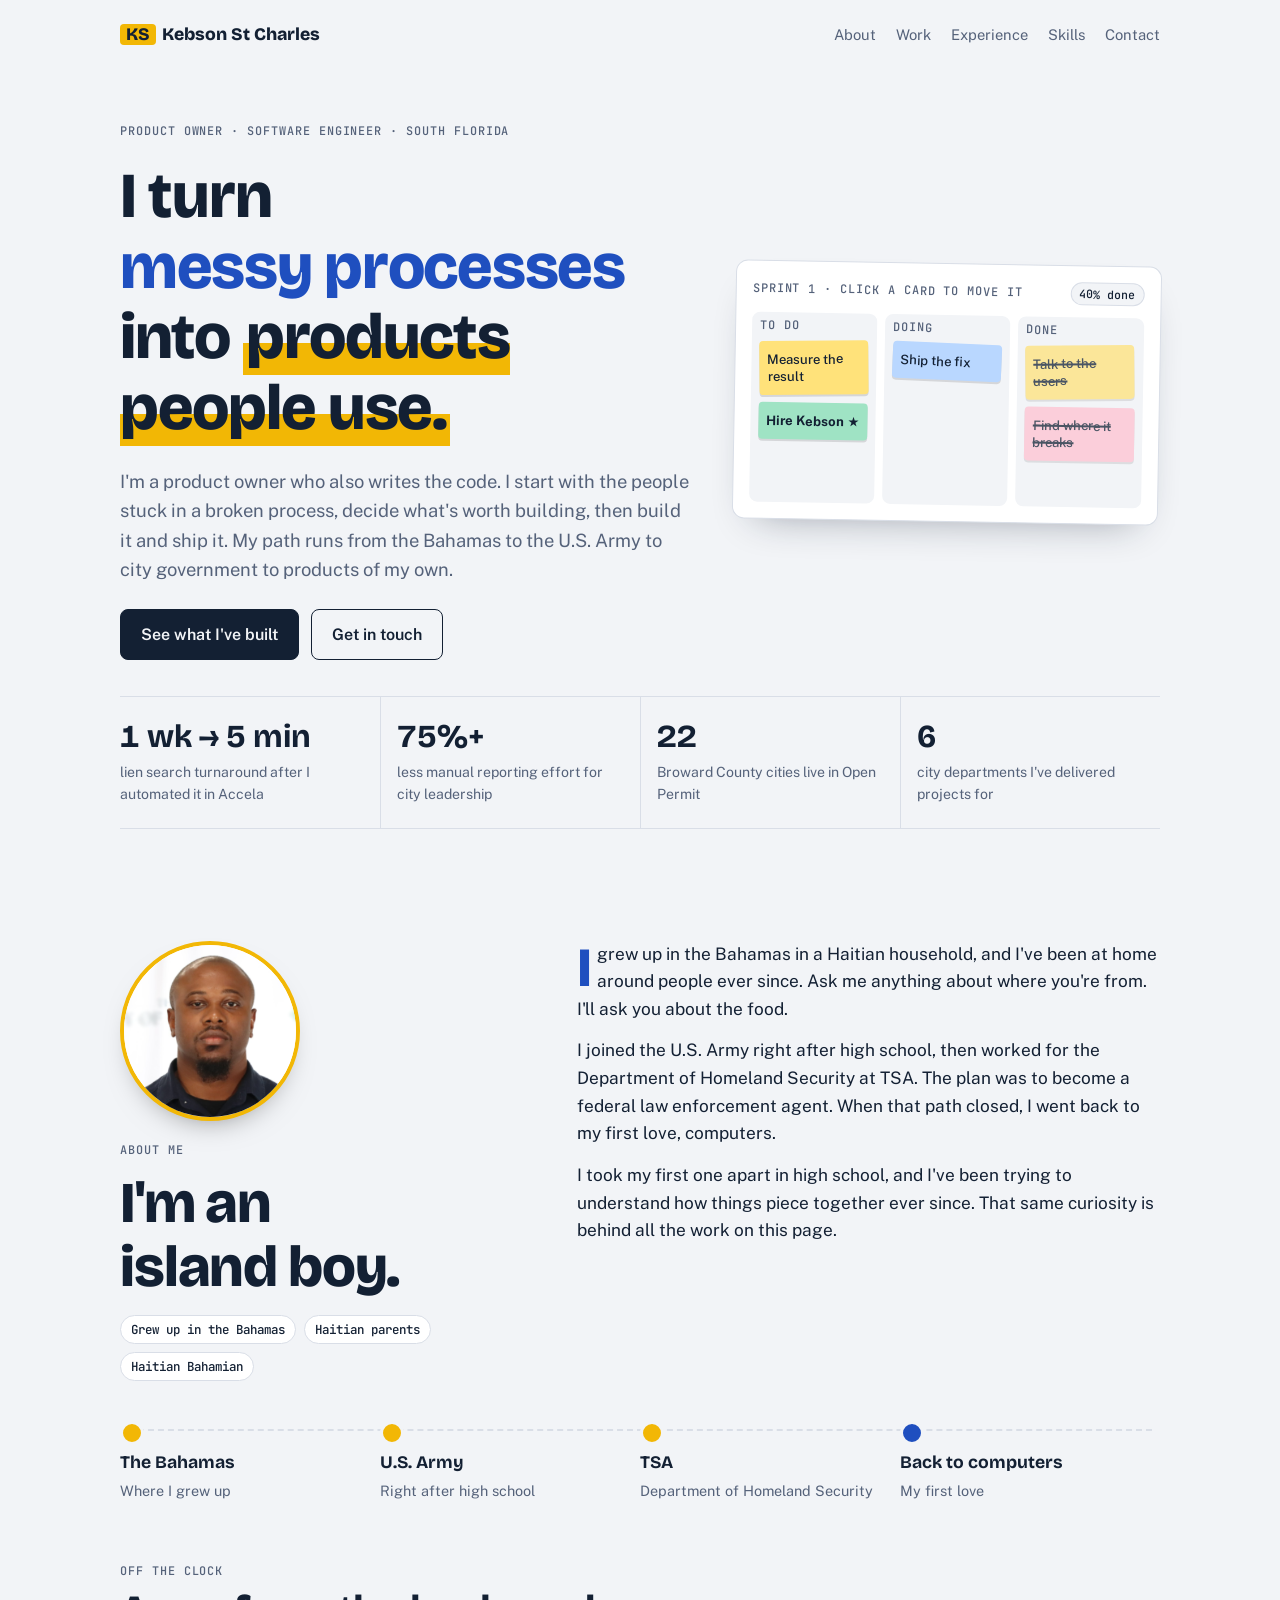
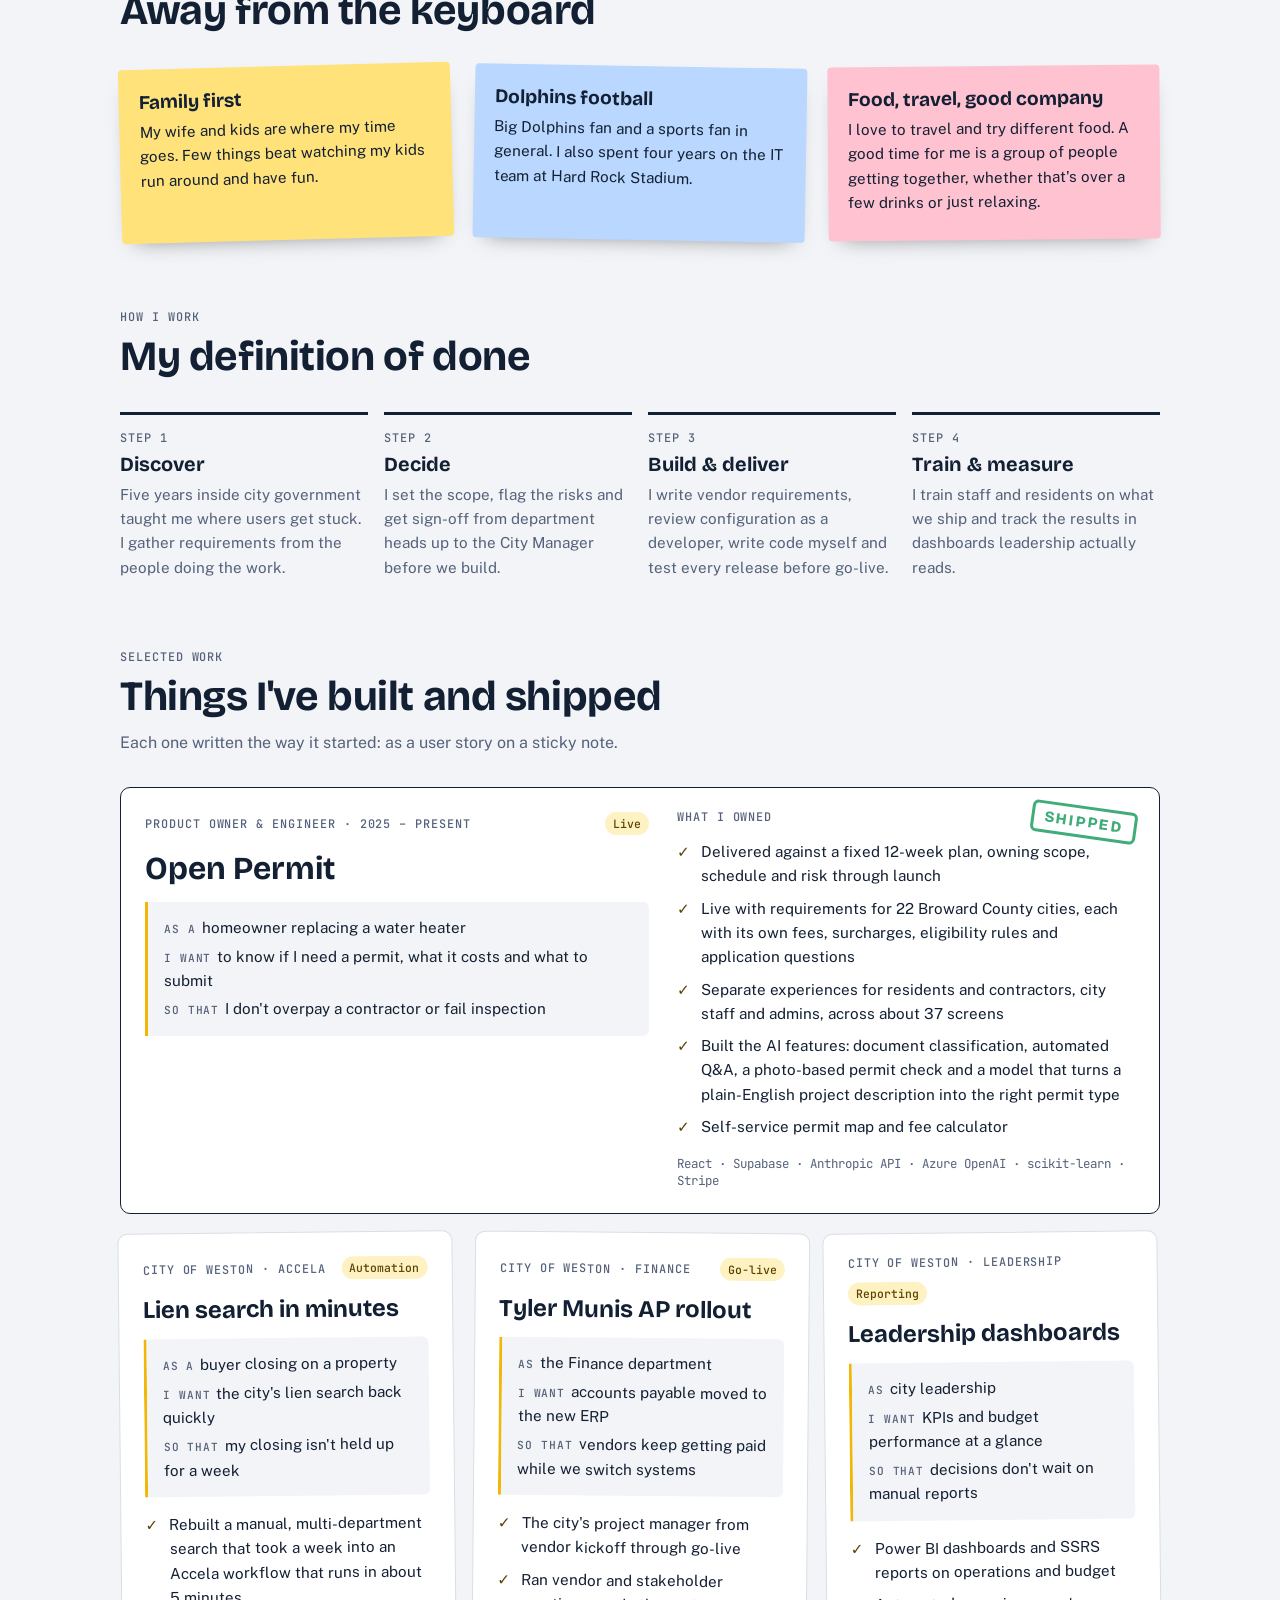
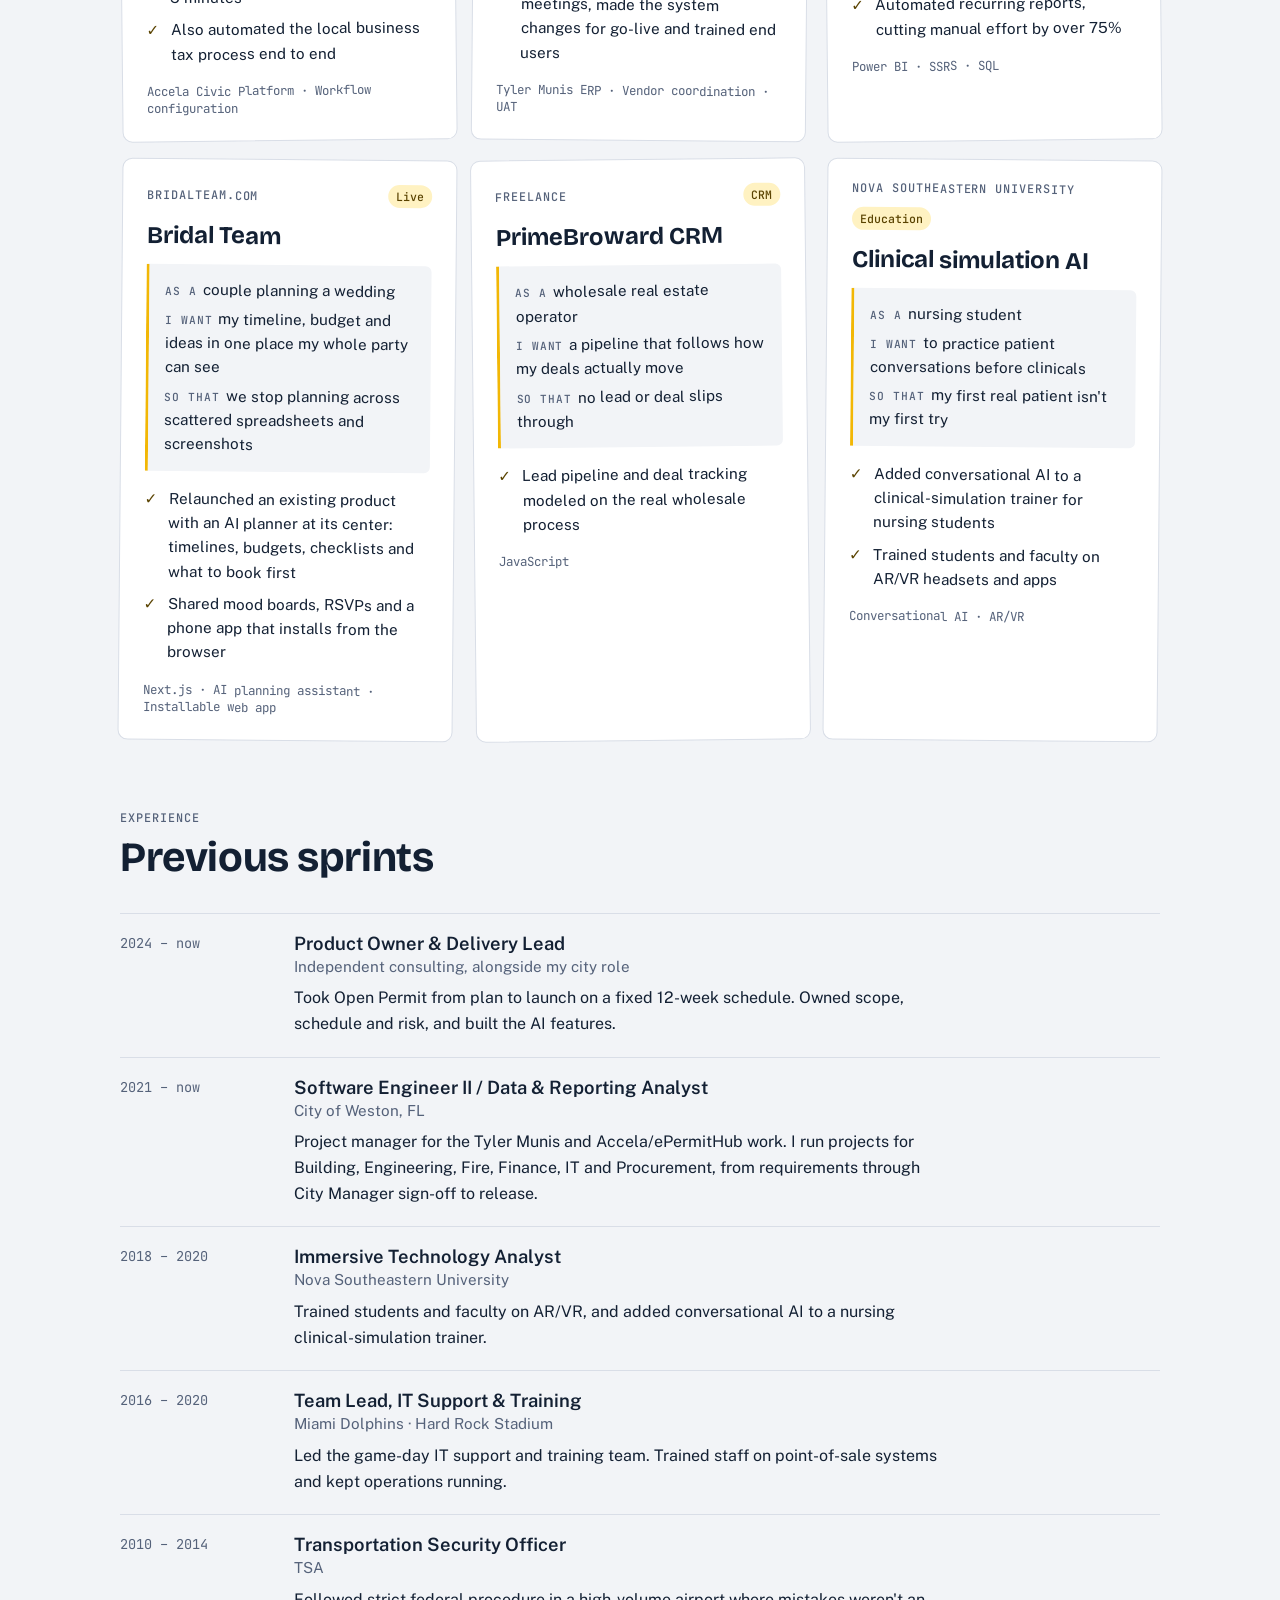
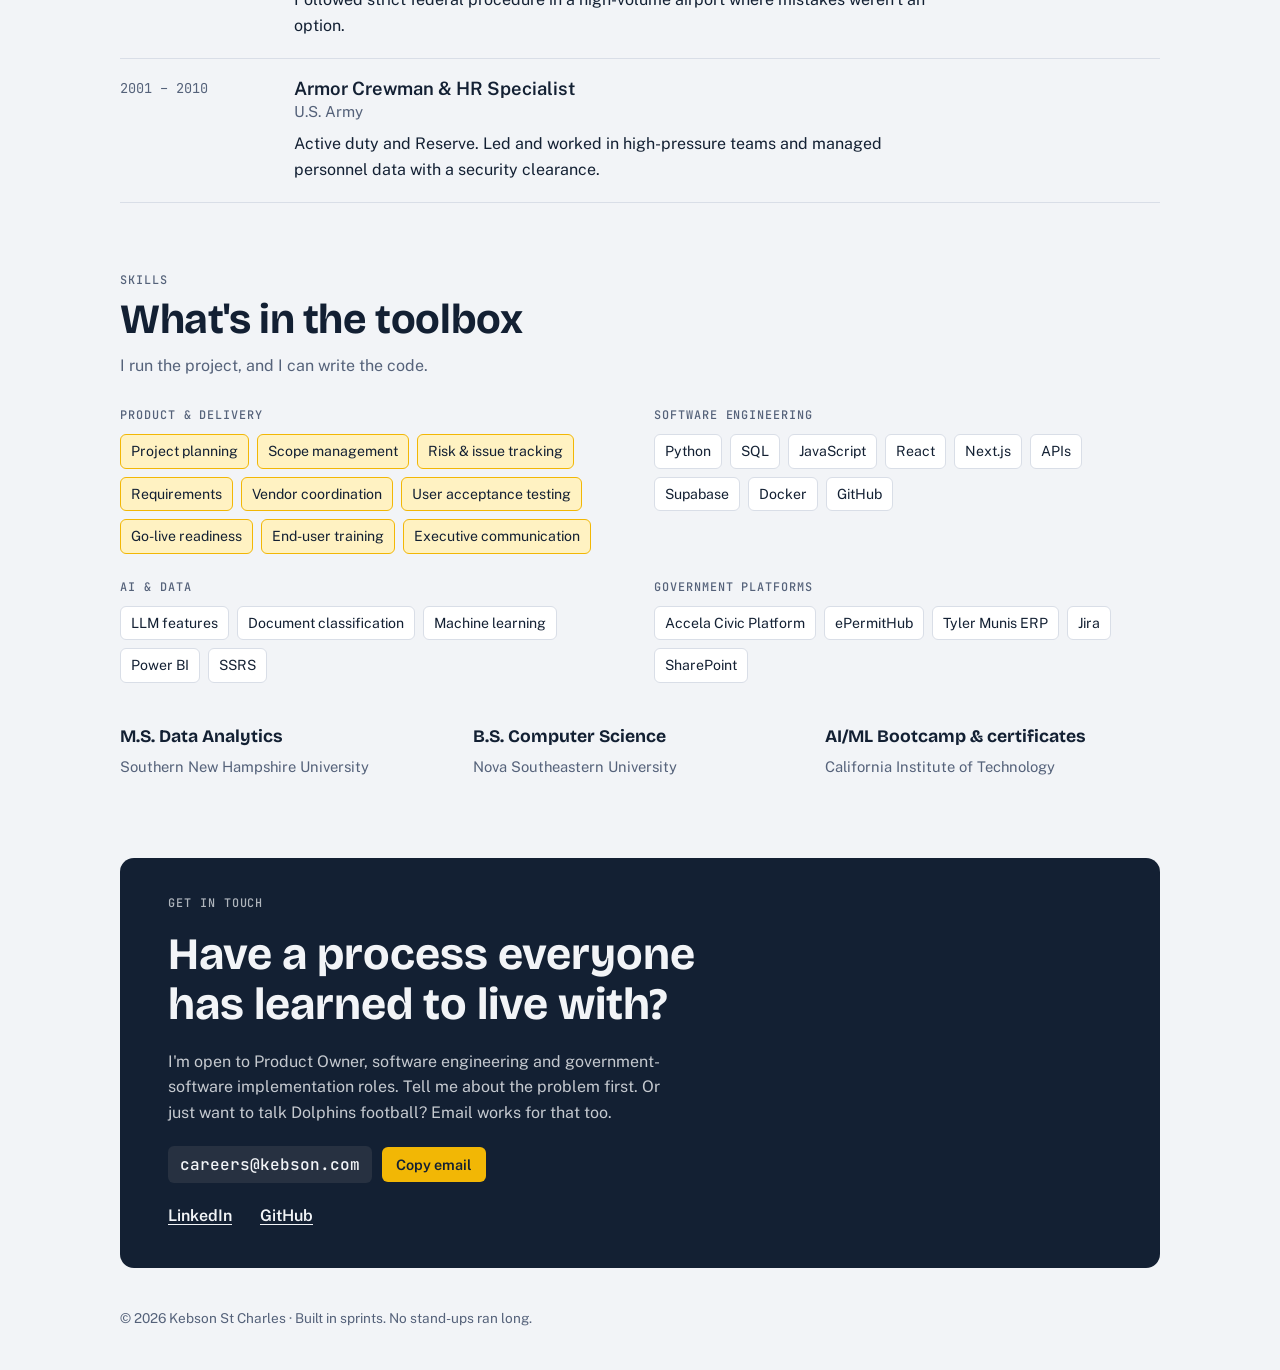
==== index.html @ 8bee9566 "Redesign kebson.com as a personal site Co-Authored-By: Claude Opus 5.5 <noreply@anthropic.com>" ====
<!doctype html>
<html lang="en">
<head>
<meta charset="utf-8">
<meta name="viewport" content="width=device-width, initial-scale=1">
<meta name="author" content="Kebson St Charles">
<link rel="canonical" href="https://kebson.com/">
<meta property="og:type" content="website">
<meta property="og:url" content="https://kebson.com/">
<meta property="og:title" content="Kebson St Charles — Product Owner &amp; Software Engineer">
<meta property="og:description" content="I turn messy processes into products people use. Product Owner and software engineer in South Florida.">
<meta name="twitter:card" content="summary">
<link rel="icon" href="data:image/svg+xml,<svg xmlns='http://www.w3.org/2000/svg' viewBox='0 0 100 100'><rect width='100' height='100' rx='20' fill='%23F2B705'/><text y='68' x='50' font-size='48' font-family='Arial' font-weight='800' fill='%23132033' text-anchor='middle'>KS</text></svg>">
<script type="application/ld+json">
{
  "@context": "https://schema.org",
  "@type": "Person",
  "name": "Kebson St Charles",
  "jobTitle": "Product Owner & Software Engineer",
  "email": "careers@kebson.com",
  "url": "https://kebson.com/",
  "sameAs": ["https://www.linkedin.com/in/kebson-st-charles-4b2a1b126/", "https://github.com/kebson01"],
  "worksFor": { "@type": "Organization", "name": "City of Weston, FL" },
  "alumniOf": [
    { "@type": "CollegeOrUniversity", "name": "Southern New Hampshire University" },
    { "@type": "CollegeOrUniversity", "name": "Nova Southeastern University" }
  ]
}
</script>
<title>Kebson St Charles</title>
<meta name="description" content="Kebson St Charles — Product Owner and software engineer in South Florida.">
<link rel="preconnect" href="https://fonts.googleapis.com">
<link rel="preconnect" href="https://fonts.gstatic.com" crossorigin>
<link rel="stylesheet" href="https://fonts.googleapis.com/css2?family=Bricolage+Grotesque:opsz,wght@12..96,500;12..96,700;12..96,800&family=Public+Sans:wght@400;500;600&family=JetBrains+Mono:wght@400;500&display=swap">
<style>
/* Layout: one readable column; work shown as backlog story cards (As a / I want / So that) */
:root{
  --bg:#F2F4F7; --surface:#FFFFFF; --ink:#132033; --muted:#55627A; --line:#D9DEE7;
  --accent:#F2B705; --accent-soft:#FFF2C2; --accent-ink:#5A4300; --link:#1F4FBF;
  --display:"Bricolage Grotesque", "Segoe UI", system-ui, sans-serif;
  --body:"Public Sans", "Segoe UI", system-ui, sans-serif;
  --mono:"JetBrains Mono", ui-monospace, Consolas, monospace;
}
@media (prefers-color-scheme: dark){:root:not([data-theme="light"]){
  --bg:#0F1621; --surface:#172131; --ink:#E8ECF3; --muted:#9AA7BC; --line:#2A374B;
  --accent:#F2B705; --accent-soft:#3A3010; --accent-ink:#FFD866; --link:#8DB1FF; color-scheme:dark}}
:root[data-theme="dark"]{
  --bg:#0F1621; --surface:#172131; --ink:#E8ECF3; --muted:#9AA7BC; --line:#2A374B;
  --accent:#F2B705; --accent-soft:#3A3010; --accent-ink:#FFD866; --link:#8DB1FF; color-scheme:dark}

*{box-sizing:border-box}
[hidden]{display:none!important}
body{background:var(--bg);color:var(--ink);font:16px/1.6 var(--body);margin:0;padding-inline:20px}
.wrap{max-width:1040px;margin:0 auto}
a{color:var(--link);text-underline-offset:3px}
a:focus-visible,button:focus-visible{outline:2px solid var(--accent);outline-offset:3px;border-radius:4px}
h1,h2,h3{font-family:var(--display);text-wrap:balance;margin:0;line-height:1.1}
.label{font:500 .74rem/1 var(--mono);letter-spacing:.08em;text-transform:uppercase;color:var(--muted)}

/* nav */
nav{display:flex;justify-content:space-between;align-items:center;gap:16px;padding-block:22px;flex-wrap:wrap}
.mark{font:800 1.1rem var(--display);text-decoration:none;color:var(--ink)}
.mark span{background:var(--accent);color:#132033;padding:0 6px;border-radius:4px;margin-right:6px}
nav ul{display:flex;gap:20px;list-style:none;margin:0;padding:0;flex-wrap:wrap}
nav ul a{color:var(--muted);text-decoration:none;font-size:.92rem}
nav ul a:hover{color:var(--ink)}

/* hero */
.hero{padding-block:56px 40px;display:grid;gap:28px}
.hero h1{font-size:clamp(2.3rem,5.2vw,4rem);font-weight:800;letter-spacing:-.02em;max-width:15ch}
.hero h1 mark{background:linear-gradient(transparent 58%,var(--accent) 58%);color:inherit;padding:0 .05em}
.hero p{font-size:1.15rem;color:var(--muted);max-width:56ch;margin:0}
.cta{display:flex;gap:12px;flex-wrap:wrap}
.btn{display:inline-block;padding:12px 20px;border-radius:8px;font-weight:600;text-decoration:none;border:1px solid var(--ink);color:var(--ink)}
.btn.primary{background:var(--ink);color:var(--bg)}
.btn:hover{transform:translateY(-1px)}

.hero-grid{display:grid;grid-template-columns:1.35fr 1fr;gap:40px;align-items:center}
.hero-copy{display:grid;gap:24px;min-width:0}
.swap{display:inline-block;color:var(--link);transition:opacity .25s,transform .25s}
.swap.out{opacity:0;transform:translateY(-.25em)}

/* sprint board */
.board{background:var(--surface);border:1px solid var(--line);border-radius:12px;padding:16px;display:grid;gap:12px;box-shadow:0 18px 40px -24px rgba(19,32,51,.45);transform:rotate(1deg)}
.board-top{display:flex;justify-content:space-between;align-items:center;gap:8px;flex-wrap:wrap}
.pts{font:500 .72rem var(--mono);background:var(--bg);border:1px solid var(--line);padding:3px 8px;border-radius:999px;font-variant-numeric:tabular-nums}
.cols{display:grid;grid-template-columns:repeat(3,1fr);gap:8px}
.colm{background:var(--bg);border-radius:8px;padding:8px;display:flex;flex-direction:column;gap:8px;min-height:190px;min-width:0}
.ticket{font:500 .82rem/1.3 var(--body);text-align:left;color:#132033;background:var(--note,#FFE27A);border:0;border-radius:4px;padding:10px 8px;cursor:pointer;box-shadow:0 2px 0 rgba(0,0,0,.12);transform:rotate(var(--r,0deg));transition:transform .2s;overflow-wrap:anywhere}
.ticket:hover{transform:rotate(0) scale(1.04)}
.ticket.done{text-decoration:line-through;text-decoration-thickness:2px;opacity:.75}
.ticket.star{--note:#9FE3C4;font-weight:700}
.board-msg{margin:0;font-weight:600}
#confetti{position:fixed;inset:0;pointer-events:none;z-index:50;width:100%;height:100%}

.proof{display:grid;grid-template-columns:repeat(4,1fr);border-top:1px solid var(--line);border-bottom:1px solid var(--line);margin-block:8px 0}
.proof div{padding:22px 16px 22px 0;display:grid;gap:6px;min-width:0}
.proof div+div{padding-left:16px;border-left:1px solid var(--line)}
.proof b{font:700 clamp(1.4rem,3vw,2rem)/1.1 var(--display);font-variant-numeric:tabular-nums}
.proof span{font-size:.88rem;color:var(--muted)}

section{padding-block:72px 0}
.head{display:grid;gap:10px;margin-bottom:32px;max-width:60ch}
.head h2{font-size:clamp(1.8rem,4vw,2.6rem);font-weight:700;letter-spacing:-.01em}
.head p{margin:0;color:var(--muted)}

/* about */
.about{display:grid;grid-template-columns:1fr 1.4fr;gap:40px;align-items:start}
.about-lead{display:grid;gap:16px;min-width:0}
.about-lead h2{font-size:clamp(2.2rem,5vw,3.6rem);font-weight:800;letter-spacing:-.02em}
.photo{margin:0 0 8px;width:180px;max-width:60%;aspect-ratio:1;border-radius:50%;overflow:hidden;border:4px solid var(--accent);box-shadow:0 14px 30px -18px rgba(0,0,0,.5);background:var(--surface)}
.photo img{display:block;width:100%;height:100%;object-fit:cover;transform:scale(1.1);max-width:none}
.roots{display:flex;flex-wrap:wrap;gap:8px}
.roots span{font:500 .78rem var(--mono);padding:5px 10px;border-radius:999px;border:1px solid var(--line);background:var(--surface)}
.about-body{display:grid;gap:14px;font-size:1.08rem;max-width:62ch;min-width:0}
.about-body p{margin:0}
.about-body p:first-child::first-letter{font:800 3.2em/0.9 var(--display);float:left;margin:.06em .1em 0 0;color:var(--link)}
.route{list-style:none;margin:40px 0 0;padding:0;display:grid;grid-template-columns:repeat(4,1fr);position:relative}
.route::before{content:"";position:absolute;left:8px;right:8px;top:8px;border-top:2px dashed var(--line)}
.route li{position:relative;padding-top:28px;display:grid;gap:2px;min-width:0;padding-right:12px}
.route li::before{content:"";position:absolute;top:0;left:0;width:18px;height:18px;border-radius:50%;background:var(--accent);border:3px solid var(--bg)}
.route li:last-child::before{background:var(--link)}
.route b{font-family:var(--display);font-size:1.1rem}
.route span{color:var(--muted);font-size:.9rem}
.offclock-head{margin-top:64px}
.notes{display:grid;grid-template-columns:repeat(3,1fr);gap:22px}
.note{background:var(--note);color:#132033;padding:22px 20px 26px;border-radius:4px;transform:rotate(var(--r));box-shadow:0 10px 22px -14px rgba(0,0,0,.5);display:grid;gap:8px;align-content:start;min-width:0;transition:transform .25s}
.note:hover{transform:rotate(0) translateY(-4px)}
.note h3{font-size:1.2rem}
.note p{margin:0;font-size:.95rem}

/* how I work */
.steps{display:grid;grid-template-columns:repeat(4,1fr);gap:16px;counter-reset:s}
.step{padding-top:18px;border-top:3px solid var(--ink);display:grid;gap:8px;align-content:start;min-width:0}
.step h3{font-size:1.25rem}
.step p{margin:0;color:var(--muted);font-size:.95rem}

/* story cards */
.stories{display:grid;grid-template-columns:repeat(3,1fr);gap:18px}
.card{background:var(--surface);border:1px solid var(--line);border-radius:10px;padding:24px;display:grid;gap:16px;align-content:start;min-width:0}
.card{transition:transform .25s}
.stories .card:nth-child(even){transform:rotate(-.6deg)}
.stories .card:nth-child(odd):not(.feature){transform:rotate(.5deg)}
.stories .card:hover{transform:rotate(0) translateY(-4px)}
.card.feature{position:relative;grid-column:1/-1;grid-template-columns:1.1fr 1fr;gap:28px;border-color:var(--ink)}
.card-top{display:flex;justify-content:space-between;gap:12px;align-items:baseline;flex-wrap:wrap}
.card h3{font-size:1.5rem}
.card.feature h3{font-size:2rem}
.tag{font:500 .72rem var(--mono);padding:4px 8px;border-radius:999px;background:var(--accent-soft);color:var(--accent-ink);white-space:nowrap}
.story{margin:0;padding:14px 16px;border-left:3px solid var(--accent);background:var(--bg);border-radius:0 6px 6px 0;font-size:.95rem;display:grid;gap:4px}
.story b{font:500 .7rem var(--mono);letter-spacing:.08em;color:var(--muted);margin-right:6px}
.owned{margin:0;padding:0;list-style:none;display:grid;gap:8px;font-size:.95rem}
.owned li{display:grid;grid-template-columns:18px 1fr;gap:6px}
.owned li::before{content:"✓";color:var(--accent-ink);font-weight:700}
.stack{font:400 .78rem var(--mono);color:var(--muted)}
.feature .col{display:grid;gap:16px;align-content:start;min-width:0}

/* experience */
.xp{display:grid;border-top:1px solid var(--line)}
.row{display:grid;grid-template-columns:150px 1fr;gap:24px;padding-block:20px;border-bottom:1px solid var(--line)}
.row .when{font:400 .85rem var(--mono);color:var(--muted);font-variant-numeric:tabular-nums}
.row h3{font-size:1.15rem;font-family:var(--body);font-weight:600}
.row .org{color:var(--muted);font-size:.95rem}
.row p{margin:6px 0 0;max-width:65ch}

/* skills */
.skills{display:grid;grid-template-columns:repeat(2,1fr);gap:28px}
.skills > div{display:grid;gap:12px;align-content:start;min-width:0}
.chips{display:flex;flex-wrap:wrap;gap:8px}
.chips span{border:1px solid var(--line);background:var(--surface);padding:5px 10px;border-radius:6px;font-size:.88rem}
.skills .lead .chips span{border-color:var(--accent);background:var(--accent-soft);color:var(--ink)}

.edu{display:grid;grid-template-columns:repeat(3,1fr);gap:18px;margin-top:40px}
.edu div{display:grid;gap:4px;min-width:0}
.edu b{font-family:var(--display);font-size:1.1rem}
.edu span{color:var(--muted);font-size:.92rem}

/* contact */
.contact{margin-block:80px 40px;background:var(--ink);color:var(--bg);border-radius:14px;padding:40px clamp(20px,5vw,48px);display:grid;gap:20px}
.contact h2{font-size:clamp(1.8rem,4.4vw,2.8rem);max-width:20ch}
.contact p{margin:0;max-width:52ch;opacity:.8}
.links{display:flex;gap:12px 28px;flex-wrap:wrap;align-items:center}
.links a{color:var(--bg);font-weight:600}
.email{display:flex;gap:10px;align-items:center;flex-wrap:wrap}
.email code{font:500 1rem var(--mono);background:rgba(127,127,127,.18);padding:8px 12px;border-radius:6px;user-select:all}
.email button{font:600 .9rem var(--body);background:var(--accent);color:#132033;border:0;border-radius:6px;padding:9px 14px;cursor:pointer}
footer{padding-block:0 40px;color:var(--muted);font-size:.85rem}

@media (max-width:860px){
  .steps{grid-template-columns:repeat(2,1fr)}
  .card.feature{grid-template-columns:1fr}
  .hero-grid{grid-template-columns:1fr}
  .about{grid-template-columns:1fr;gap:20px}
  .route{grid-template-columns:1fr 1fr;row-gap:24px}
  .route::before{display:none}
  .notes{grid-template-columns:1fr}
  .stories{grid-template-columns:1fr}
  .board{transform:none}
  .skills,.edu{grid-template-columns:1fr 1fr}
}
@media (max-width:620px){
  body{padding-inline:16px}
  .proof{grid-template-columns:1fr 1fr}
  .proof div:nth-child(3){padding-left:0;border-left:0}
  .proof div:nth-child(n+3){border-top:1px solid var(--line)}
  .stories,.steps,.skills,.edu{grid-template-columns:1fr}
  .row{grid-template-columns:1fr;gap:4px}
  nav ul{gap:14px}
}
.stamp{position:absolute;top:18px;right:22px;font:800 .95rem var(--display);letter-spacing:.12em;color:#1E9E63;border:3px solid #1E9E63;padding:4px 10px;border-radius:6px;transform:rotate(8deg);opacity:.85}
@media (prefers-reduced-motion:reduce){.btn:hover,.card,.stories .card:hover,.ticket,.ticket:hover,.note,.note:hover,.photo{transform:none;transition:none}}
</style>
</head>
<body>

<div class="wrap">
<nav>
  <a class="mark" href="#top"><span>KS</span>Kebson St Charles</a>
  <ul>
    <li><a href="#about">About</a></li>
    <li><a href="#work">Work</a></li>
    <li><a href="#experience">Experience</a></li>
    <li><a href="#skills">Skills</a></li>
    <li><a href="#contact">Contact</a></li>
  </ul>
</nav>

<header class="hero" id="top">
  <div class="hero-grid">
  <div class="hero-copy">
  <span class="label">Product Owner · Software Engineer · South Florida</span>
  <h1>I turn <span class="swap" id="swap" aria-label="messy processes">messy processes</span> into <mark>products people use.</mark></h1>
  <p>I'm a product owner who also writes the code. I start with the people stuck in a broken process, decide what's worth building, then build it and ship it. My path runs from the Bahamas to the U.S. Army to city government to products of my own.</p>
  <div class="cta">
    <a class="btn primary" href="#work">See what I've built</a>
    <a class="btn" href="#contact">Get in touch</a>
  </div>
  </div>
  <aside class="board" aria-label="Interactive sprint board">
    <div class="board-top"><span class="label">Sprint 1 · click a card to move it</span><span class="pts" id="pct">40% done</span></div>
    <div class="cols">
      <div class="colm" data-col="0"><span class="label">To do</span></div>
      <div class="colm" data-col="1"><span class="label">Doing</span></div>
      <div class="colm" data-col="2"><span class="label">Done</span></div>
    </div>
    <p class="board-msg" id="msg" hidden>Sprint complete. <a href="#contact">Let's plan the next one →</a></p>
  </aside>
  </div>
  <div class="proof">
    <div><b>1 wk → 5 min</b><span>lien search turnaround after I automated it in Accela</span></div>
    <div><b>75%+</b><span>less manual reporting effort for city leadership</span></div>
    <div><b>22</b><span>Broward County cities live in Open Permit</span></div>
    <div><b>6</b><span>city departments I've delivered projects for</span></div>
  </div>
</header>

<section id="about">
  <div class="about">
    <div class="about-lead">
      <figure class="photo"><img src="images/profile.png" alt="Kebson St Charles" width="300" height="300" decoding="async" onerror="this.closest('figure').hidden=true"></figure>
      <span class="label">About me</span>
      <h2>I'm an island boy.</h2>
      <div class="roots"><span>Grew up in the Bahamas</span><span>Haitian parents</span><span>Haitian Bahamian</span></div>
    </div>
    <div class="about-body">
      <p>I grew up in the Bahamas in a Haitian household, and I've been at home around people ever since. Ask me anything about where you're from. I'll ask you about the food.</p>
      <p>I joined the U.S. Army right after high school, then worked for the Department of Homeland Security at TSA. The plan was to become a federal law enforcement agent. When that path closed, I went back to my first love, computers.</p>
      <p>I took my first one apart in high school, and I've been trying to understand how things piece together ever since. That same curiosity is behind all the work on this page.</p>
    </div>
  </div>
  <ol class="route" aria-label="My path">
    <li><b>The Bahamas</b><span>Where I grew up</span></li>
    <li><b>U.S. Army</b><span>Right after high school</span></li>
    <li><b>TSA</b><span>Department of Homeland Security</span></li>
    <li><b>Back to computers</b><span>My first love</span></li>
  </ol>

  <div class="head offclock-head">
    <span class="label">Off the clock</span>
    <h2>Away from the keyboard</h2>
  </div>
  <div class="notes">
    <div class="note" style="--note:#FFE27A;--r:-1.5deg"><h3>Family first</h3><p>My wife and kids are where my time goes. Few things beat watching my kids run around and have fun.</p></div>
    <div class="note" style="--note:#B9D7FF;--r:1deg"><h3>Dolphins football</h3><p>Big Dolphins fan and a sports fan in general. I also spent four years on the IT team at Hard Rock Stadium.</p></div>
    <div class="note" style="--note:#FFC2D1;--r:-.5deg"><h3>Food, travel, good company</h3><p>I love to travel and try different food. A good time for me is a group of people getting together, whether that's over a few drinks or just relaxing.</p></div>
  </div>
</section>

<section id="approach">
  <div class="head">
    <span class="label">How I work</span>
    <h2>My definition of done</h2>
  </div>
  <div class="steps">
    <div class="step"><span class="label">Step 1</span><h3>Discover</h3><p>Five years inside city government taught me where users get stuck. I gather requirements from the people doing the work.</p></div>
    <div class="step"><span class="label">Step 2</span><h3>Decide</h3><p>I set the scope, flag the risks and get sign-off from department heads up to the City Manager before we build.</p></div>
    <div class="step"><span class="label">Step 3</span><h3>Build &amp; deliver</h3><p>I write vendor requirements, review configuration as a developer, write code myself and test every release before go-live.</p></div>
    <div class="step"><span class="label">Step 4</span><h3>Train &amp; measure</h3><p>I train staff and residents on what we ship and track the results in dashboards leadership actually reads.</p></div>
  </div>
</section>

<section id="work">
  <div class="head">
    <span class="label">Selected work</span>
    <h2>Things I've built and shipped</h2>
    <p>Each one written the way it started: as a user story on a sticky note.</p>
  </div>
  <div class="stories">

    <article class="card feature">
      <div class="col">
        <span class="stamp" aria-hidden="true">SHIPPED</span>
        <div class="card-top"><span class="label">Product Owner &amp; engineer · 2025 – present</span><span class="tag">Live</span></div>
        <h3>Open Permit</h3>
        <p class="story"><span><b>AS A</b>homeowner replacing a water heater</span><span><b>I WANT</b>to know if I need a permit, what it costs and what to submit</span><span><b>SO THAT</b>I don't overpay a contractor or fail inspection</span></p>
      </div>
      <div class="col">
        <span class="label">What I owned</span>
        <ul class="owned">
          <li>Delivered against a fixed 12-week plan, owning scope, schedule and risk through launch</li>
          <li>Live with requirements for 22 Broward County cities, each with its own fees, surcharges, eligibility rules and application questions</li>
          <li>Separate experiences for residents and contractors, city staff and admins, across about 37 screens</li>
          <li>Built the AI features: document classification, automated Q&amp;A, a photo-based permit check and a model that turns a plain-English project description into the right permit type</li>
          <li>Self-service permit map and fee calculator</li>
        </ul>
        <span class="stack">React · Supabase · Anthropic API · Azure OpenAI · scikit-learn · Stripe</span>
      </div>
    </article>

    <article class="card">
      <div class="card-top"><span class="label">City of Weston · Accela</span><span class="tag">Automation</span></div>
      <h3>Lien search in minutes</h3>
      <p class="story"><span><b>AS A</b>buyer closing on a property</span><span><b>I WANT</b>the city's lien search back quickly</span><span><b>SO THAT</b>my closing isn't held up for a week</span></p>
      <ul class="owned">
        <li>Rebuilt a manual, multi-department search that took a week into an Accela workflow that runs in about 5 minutes</li>
        <li>Also automated the local business tax process end to end</li>
      </ul>
      <span class="stack">Accela Civic Platform · Workflow configuration</span>
    </article>

    <article class="card">
      <div class="card-top"><span class="label">City of Weston · Finance</span><span class="tag">Go-live</span></div>
      <h3>Tyler Munis AP rollout</h3>
      <p class="story"><span><b>AS</b>the Finance department</span><span><b>I WANT</b>accounts payable moved to the new ERP</span><span><b>SO THAT</b>vendors keep getting paid while we switch systems</span></p>
      <ul class="owned">
        <li>The city's project manager from vendor kickoff through go-live</li>
        <li>Ran vendor and stakeholder meetings, made the system changes for go-live and trained end users</li>
      </ul>
      <span class="stack">Tyler Munis ERP · Vendor coordination · UAT</span>
    </article>

    <article class="card">
      <div class="card-top"><span class="label">City of Weston · Leadership</span><span class="tag">Reporting</span></div>
      <h3>Leadership dashboards</h3>
      <p class="story"><span><b>AS</b>city leadership</span><span><b>I WANT</b>KPIs and budget performance at a glance</span><span><b>SO THAT</b>decisions don't wait on manual reports</span></p>
      <ul class="owned">
        <li>Power BI dashboards and SSRS reports on operations and budget</li>
        <li>Automated recurring reports, cutting manual effort by over 75%</li>
      </ul>
      <span class="stack">Power BI · SSRS · SQL</span>
    </article>

    <article class="card">
      <div class="card-top"><span class="label">bridalteam.com</span><span class="tag">Live</span></div>
      <h3>Bridal Team</h3>
      <p class="story"><span><b>AS A</b>couple planning a wedding</span><span><b>I WANT</b>my timeline, budget and ideas in one place my whole party can see</span><span><b>SO THAT</b>we stop planning across scattered spreadsheets and screenshots</span></p>
      <ul class="owned">
        <li>Relaunched an existing product with an AI planner at its center: timelines, budgets, checklists and what to book first</li>
        <li>Shared mood boards, RSVPs and a phone app that installs from the browser</li>
      </ul>
      <span class="stack">Next.js · AI planning assistant · Installable web app</span>
    </article>

    <article class="card">
      <div class="card-top"><span class="label">Freelance</span><span class="tag">CRM</span></div>
      <h3>PrimeBroward CRM</h3>
      <p class="story"><span><b>AS A</b>wholesale real estate operator</span><span><b>I WANT</b>a pipeline that follows how my deals actually move</span><span><b>SO THAT</b>no lead or deal slips through</span></p>
      <ul class="owned">
        <li>Lead pipeline and deal tracking modeled on the real wholesale process</li>
      </ul>
      <span class="stack">JavaScript</span>
    </article>

    <article class="card">
      <div class="card-top"><span class="label">Nova Southeastern University</span><span class="tag">Education</span></div>
      <h3>Clinical simulation AI</h3>
      <p class="story"><span><b>AS A</b>nursing student</span><span><b>I WANT</b>to practice patient conversations before clinicals</span><span><b>SO THAT</b>my first real patient isn't my first try</span></p>
      <ul class="owned">
        <li>Added conversational AI to a clinical-simulation trainer for nursing students</li>
        <li>Trained students and faculty on AR/VR headsets and apps</li>
      </ul>
      <span class="stack">Conversational AI · AR/VR</span>
    </article>

  </div>
</section>

<section id="experience">
  <div class="head">
    <span class="label">Experience</span>
    <h2>Previous sprints</h2>
  </div>
  <div class="xp">
    <div class="row"><span class="when">2024 – now</span><div><h3>Product Owner &amp; Delivery Lead</h3><span class="org">Independent consulting, alongside my city role</span><p>Took Open Permit from plan to launch on a fixed 12-week schedule. Owned scope, schedule and risk, and built the AI features.</p></div></div>
    <div class="row"><span class="when">2021 – now</span><div><h3>Software Engineer II / Data &amp; Reporting Analyst</h3><span class="org">City of Weston, FL</span><p>Project manager for the Tyler Munis and Accela/ePermitHub work. I run projects for Building, Engineering, Fire, Finance, IT and Procurement, from requirements through City Manager sign-off to release.</p></div></div>
    <div class="row"><span class="when">2018 – 2020</span><div><h3>Immersive Technology Analyst</h3><span class="org">Nova Southeastern University</span><p>Trained students and faculty on AR/VR, and added conversational AI to a nursing clinical-simulation trainer.</p></div></div>
    <div class="row"><span class="when">2016 – 2020</span><div><h3>Team Lead, IT Support &amp; Training</h3><span class="org">Miami Dolphins · Hard Rock Stadium</span><p>Led the game-day IT support and training team. Trained staff on point-of-sale systems and kept operations running.</p></div></div>
    <div class="row"><span class="when">2010 – 2014</span><div><h3>Transportation Security Officer</h3><span class="org">TSA</span><p>Followed strict federal procedure in a high-volume airport where mistakes weren't an option.</p></div></div>
    <div class="row"><span class="when">2001 – 2010</span><div><h3>Armor Crewman &amp; HR Specialist</h3><span class="org">U.S. Army</span><p>Active duty and Reserve. Led and worked in high-pressure teams and managed personnel data with a security clearance.</p></div></div>
  </div>
</section>

<section id="skills">
  <div class="head">
    <span class="label">Skills</span>
    <h2>What's in the toolbox</h2>
    <p>I run the project, and I can write the code.</p>
  </div>
  <div class="skills">
    <div class="lead"><span class="label">Product &amp; delivery</span><div class="chips"><span>Project planning</span><span>Scope management</span><span>Risk &amp; issue tracking</span><span>Requirements</span><span>Vendor coordination</span><span>User acceptance testing</span><span>Go-live readiness</span><span>End-user training</span><span>Executive communication</span></div></div>
    <div><span class="label">Software engineering</span><div class="chips"><span>Python</span><span>SQL</span><span>JavaScript</span><span>React</span><span>Next.js</span><span>APIs</span><span>Supabase</span><span>Docker</span><span>GitHub</span></div></div>
    <div><span class="label">AI &amp; data</span><div class="chips"><span>LLM features</span><span>Document classification</span><span>Machine learning</span><span>Power BI</span><span>SSRS</span></div></div>
    <div><span class="label">Government platforms</span><div class="chips"><span>Accela Civic Platform</span><span>ePermitHub</span><span>Tyler Munis ERP</span><span>Jira</span><span>SharePoint</span></div></div>
  </div>
  <div class="edu">
    <div><b>M.S. Data Analytics</b><span>Southern New Hampshire University</span></div>
    <div><b>B.S. Computer Science</b><span>Nova Southeastern University</span></div>
    <div><b>AI/ML Bootcamp &amp; certificates</b><span>California Institute of Technology</span></div>
  </div>
</section>

<section class="contact" id="contact">
  <span class="label" style="color:inherit;opacity:.7">Get in touch</span>
  <h2>Have a process everyone has learned to live with?</h2>
  <p>I'm open to Product Owner, software engineering and government-software implementation roles. Tell me about the problem first. Or just want to talk Dolphins football? Email works for that too.</p>
  <div class="email"><code id="em">careers@kebson.com</code><button id="copy" type="button">Copy email</button></div>
  <div class="links">
    <a href="https://www.linkedin.com/in/kebson-st-charles-4b2a1b126/" target="_blank" rel="noopener">LinkedIn</a>
    <a href="https://github.com/kebson01" target="_blank" rel="noopener">GitHub</a>
  </div>
</section>

<footer>© 2026 Kebson St Charles · Built in sprints. No stand-ups ran long.</footer>
</div>

<script>
document.getElementById('copy').addEventListener('click', async e => {
  const b = e.currentTarget, t = document.getElementById('em');
  try { await navigator.clipboard.writeText(t.textContent); b.textContent = 'Copied'; }
  catch { const r = document.createRange(); r.selectNodeContents(t); const s = getSelection(); s.removeAllRanges(); s.addRange(r); b.textContent = 'Selected, press Ctrl+C'; }
  setTimeout(() => b.textContent = 'Copy email', 2000);
  burst(b);
});

const calm = matchMedia('(prefers-reduced-motion: reduce)').matches;

// Rotating headline word
const words = ['messy processes', 'endless phone queues', 'paper forms', 'spreadsheet chaos', 'workarounds'];
const swap = document.getElementById('swap');
let wi = 0;
if (!calm) setInterval(() => {
  swap.classList.add('out');
  setTimeout(() => { wi = (wi + 1) % words.length; swap.textContent = words[wi]; swap.classList.remove('out'); }, 250);
}, 2600);

// Sprint board
const tickets = [
  { t: 'Talk to the users', c: 2, note: '#FFE27A' },
  { t: 'Find where it breaks', c: 2, note: '#FFC2D1' },
  { t: 'Ship the fix', c: 1, note: '#B9D7FF' },
  { t: 'Measure the result', c: 0, note: '#FFE27A' },
  { t: 'Hire Kebson ★', c: 0, star: true },
];
const cols = document.querySelectorAll('.colm');
function render() {
  cols.forEach(col => col.querySelectorAll('.ticket').forEach(n => n.remove()));
  tickets.forEach((k, i) => {
    const b = document.createElement('button');
    b.type = 'button';
    b.className = 'ticket' + (k.c === 2 ? ' done' : '') + (k.star ? ' star' : '');
    b.textContent = k.t;
    if (k.note) b.style.setProperty('--note', k.note);
    b.style.setProperty('--r', ((i % 3) - 1) * 1.5 + 'deg');
    b.setAttribute('aria-label', k.t + (k.c === 2 ? ', done' : ', move to next column'));
    b.addEventListener('click', () => {
      if (k.c === 2) return;
      k.c++; render();
      const all = tickets.every(x => x.c === 2);
      document.getElementById('msg').hidden = !all;
      if (all) burst(document.querySelector('.board'), 140);
    });
    cols[k.c].appendChild(b);
  });
  const done = tickets.filter(x => x.c === 2).length;
  document.getElementById('pct').textContent = Math.round(done / tickets.length * 100) + '% done';
}
render();

// Confetti
function burst(from, n = 60) {
  if (calm) return;
  const cv = document.createElement('canvas'); cv.id = 'confetti';
  document.body.appendChild(cv);
  const ctx = cv.getContext('2d'), dpr = devicePixelRatio || 1;
  cv.width = innerWidth * dpr; cv.height = innerHeight * dpr; ctx.scale(dpr, dpr);
  const r = from.getBoundingClientRect(), ox = r.left + r.width / 2, oy = r.top + r.height / 2;
  const colors = ['#F2B705', '#1F4FBF', '#FFC2D1', '#9FE3C4', '#B9D7FF'];
  const ps = Array.from({ length: n }, () => ({
    x: ox, y: oy, vx: (Math.random() - .5) * 12, vy: -Math.random() * 11 - 3,
    s: 5 + Math.random() * 6, a: Math.random() * 6, va: (Math.random() - .5) * .3,
    c: colors[Math.floor(Math.random() * colors.length)]
  }));
  let f = 0;
  (function tick() {
    ctx.clearRect(0, 0, innerWidth, innerHeight);
    ps.forEach(p => {
      p.vy += .35; p.x += p.vx; p.y += p.vy; p.a += p.va;
      ctx.save(); ctx.translate(p.x, p.y); ctx.rotate(p.a); ctx.fillStyle = p.c;
      ctx.fillRect(-p.s / 2, -p.s / 4, p.s, p.s / 2); ctx.restore();
    });
    if (++f < 110) requestAnimationFrame(tick); else cv.remove();
  })();
}
</script>
</body>
</html>
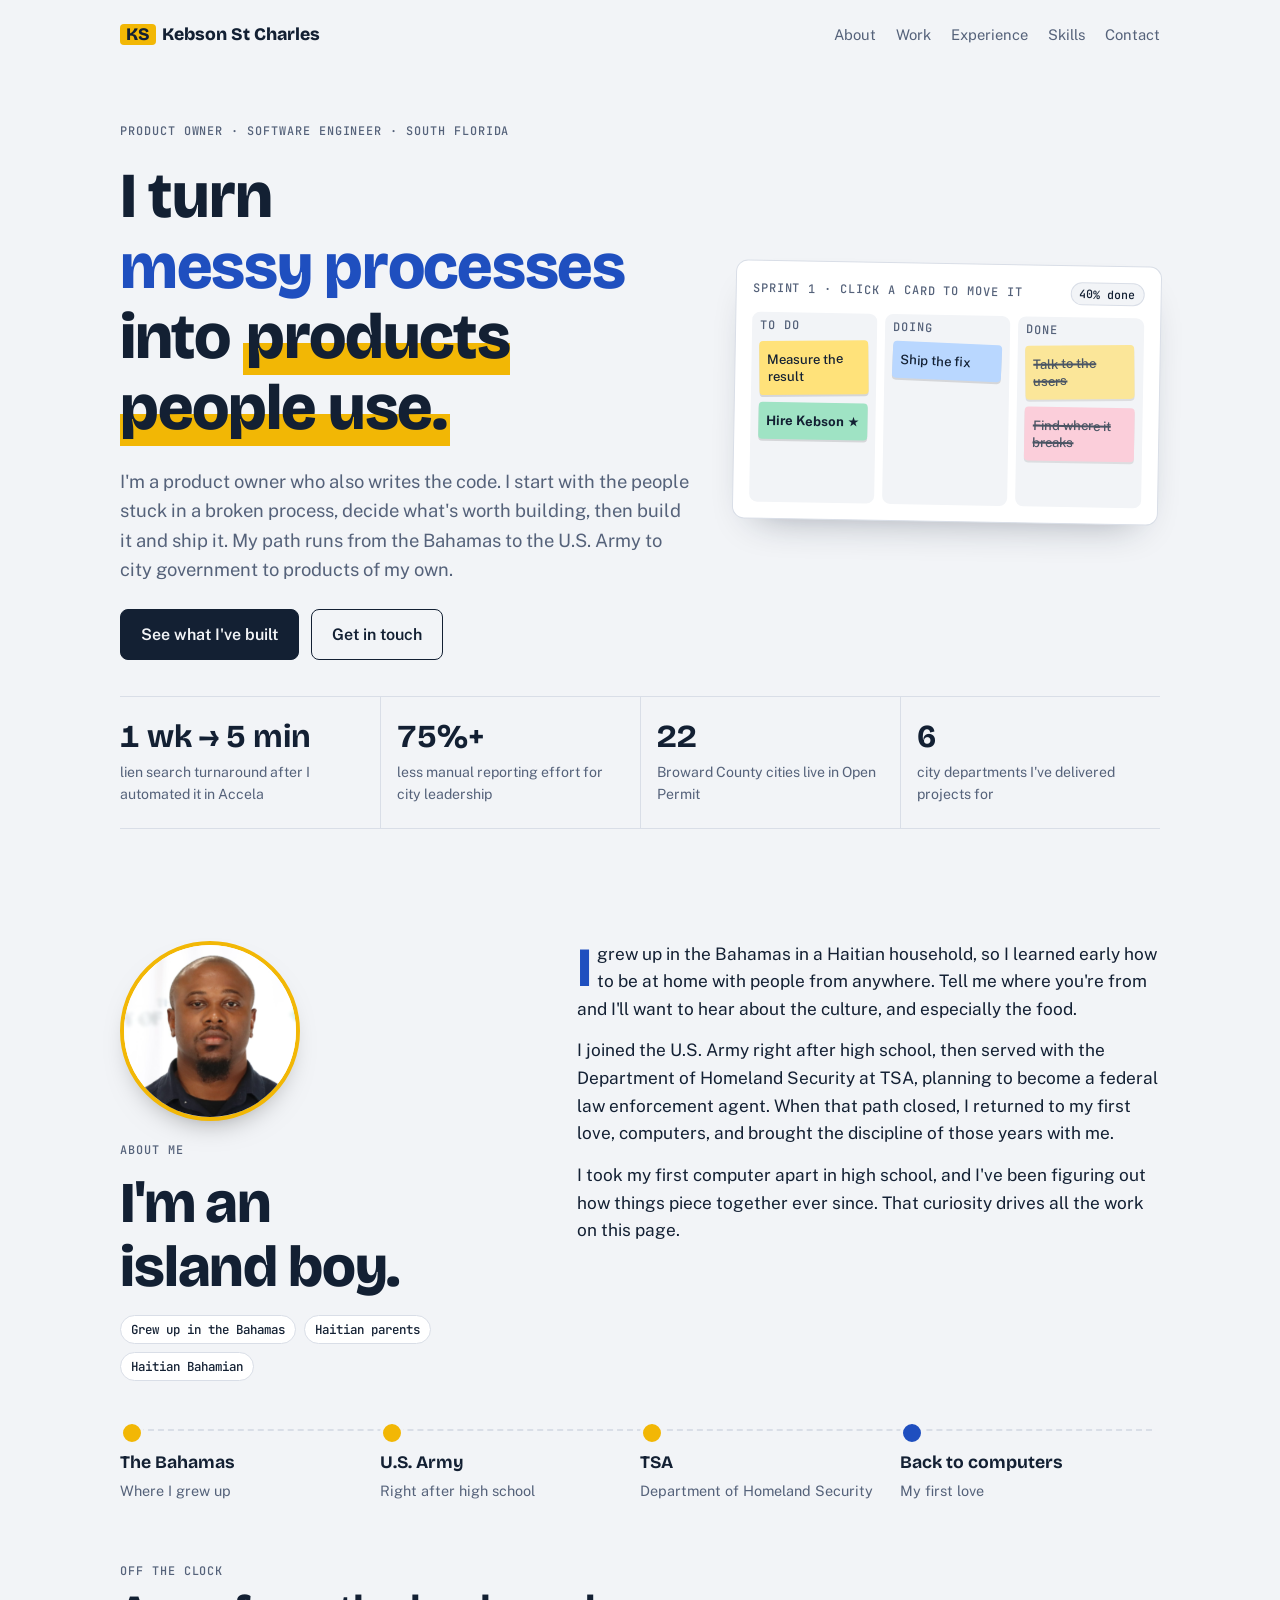
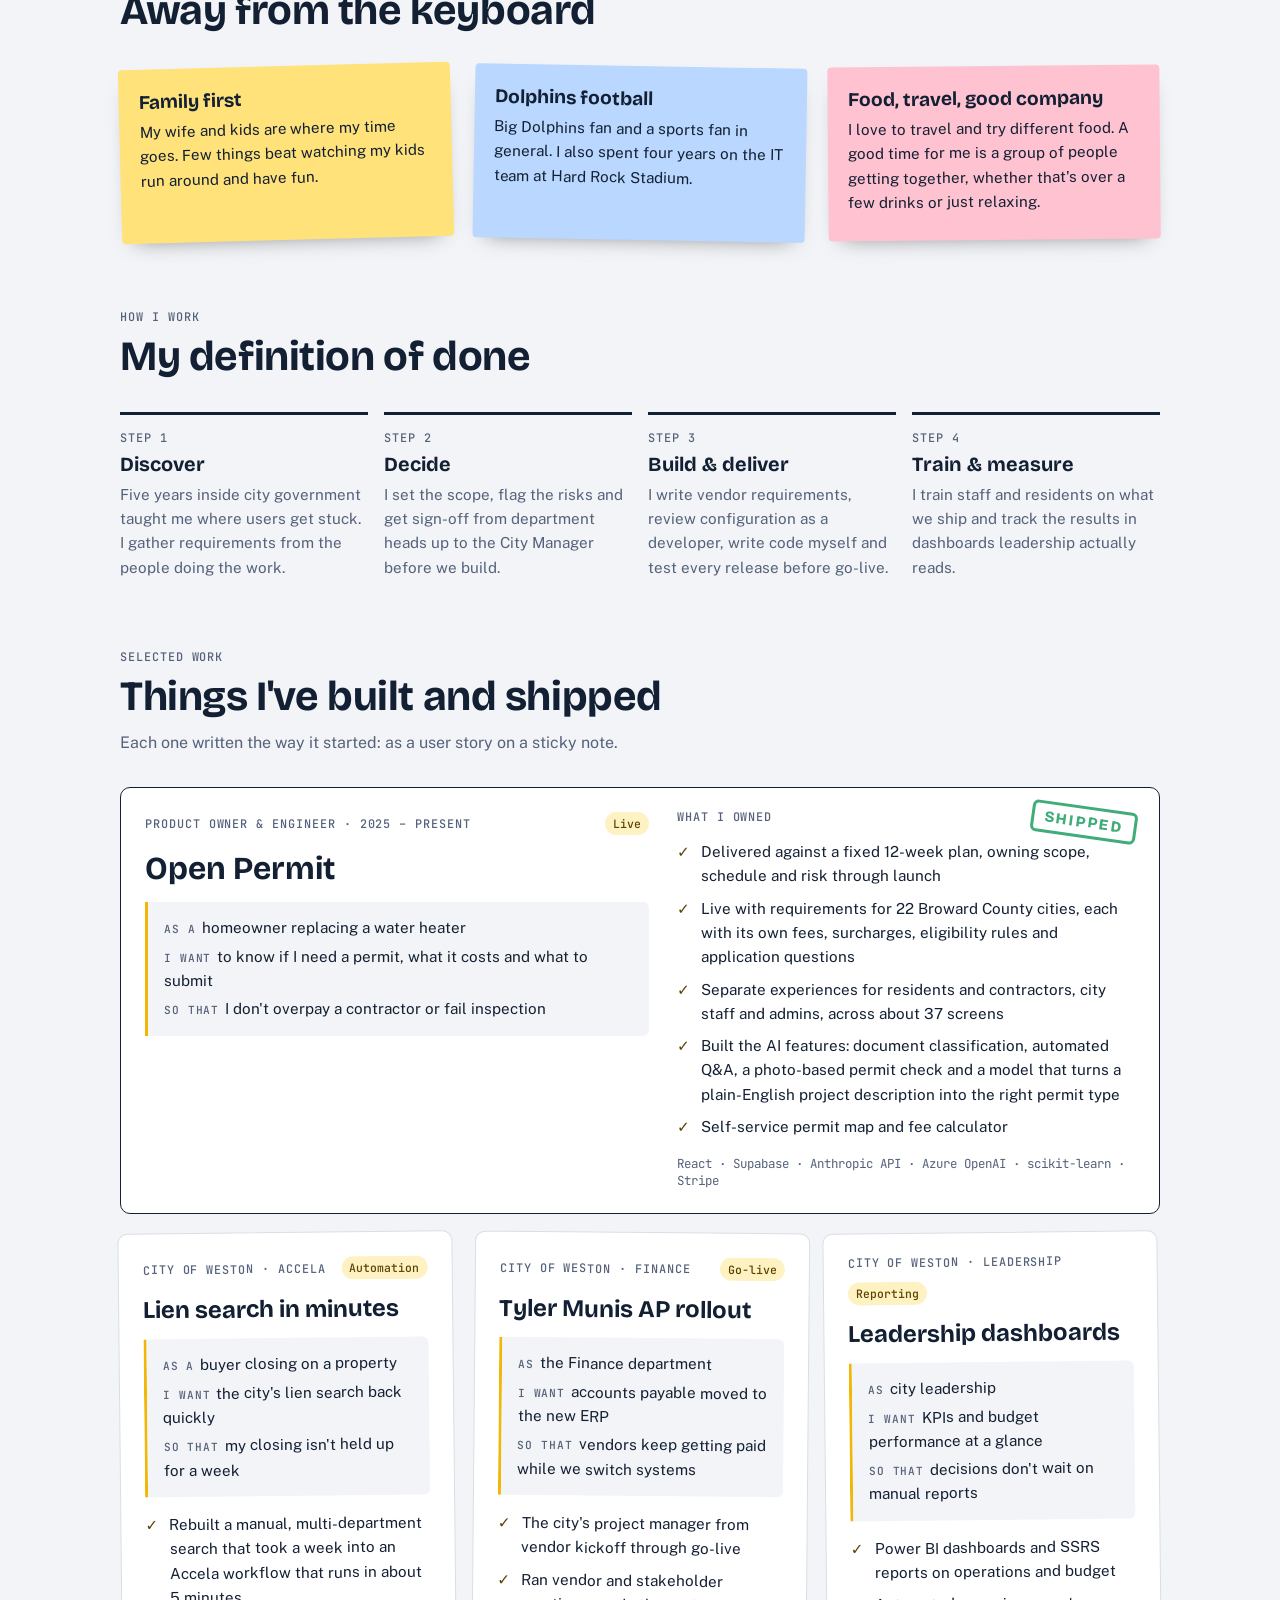
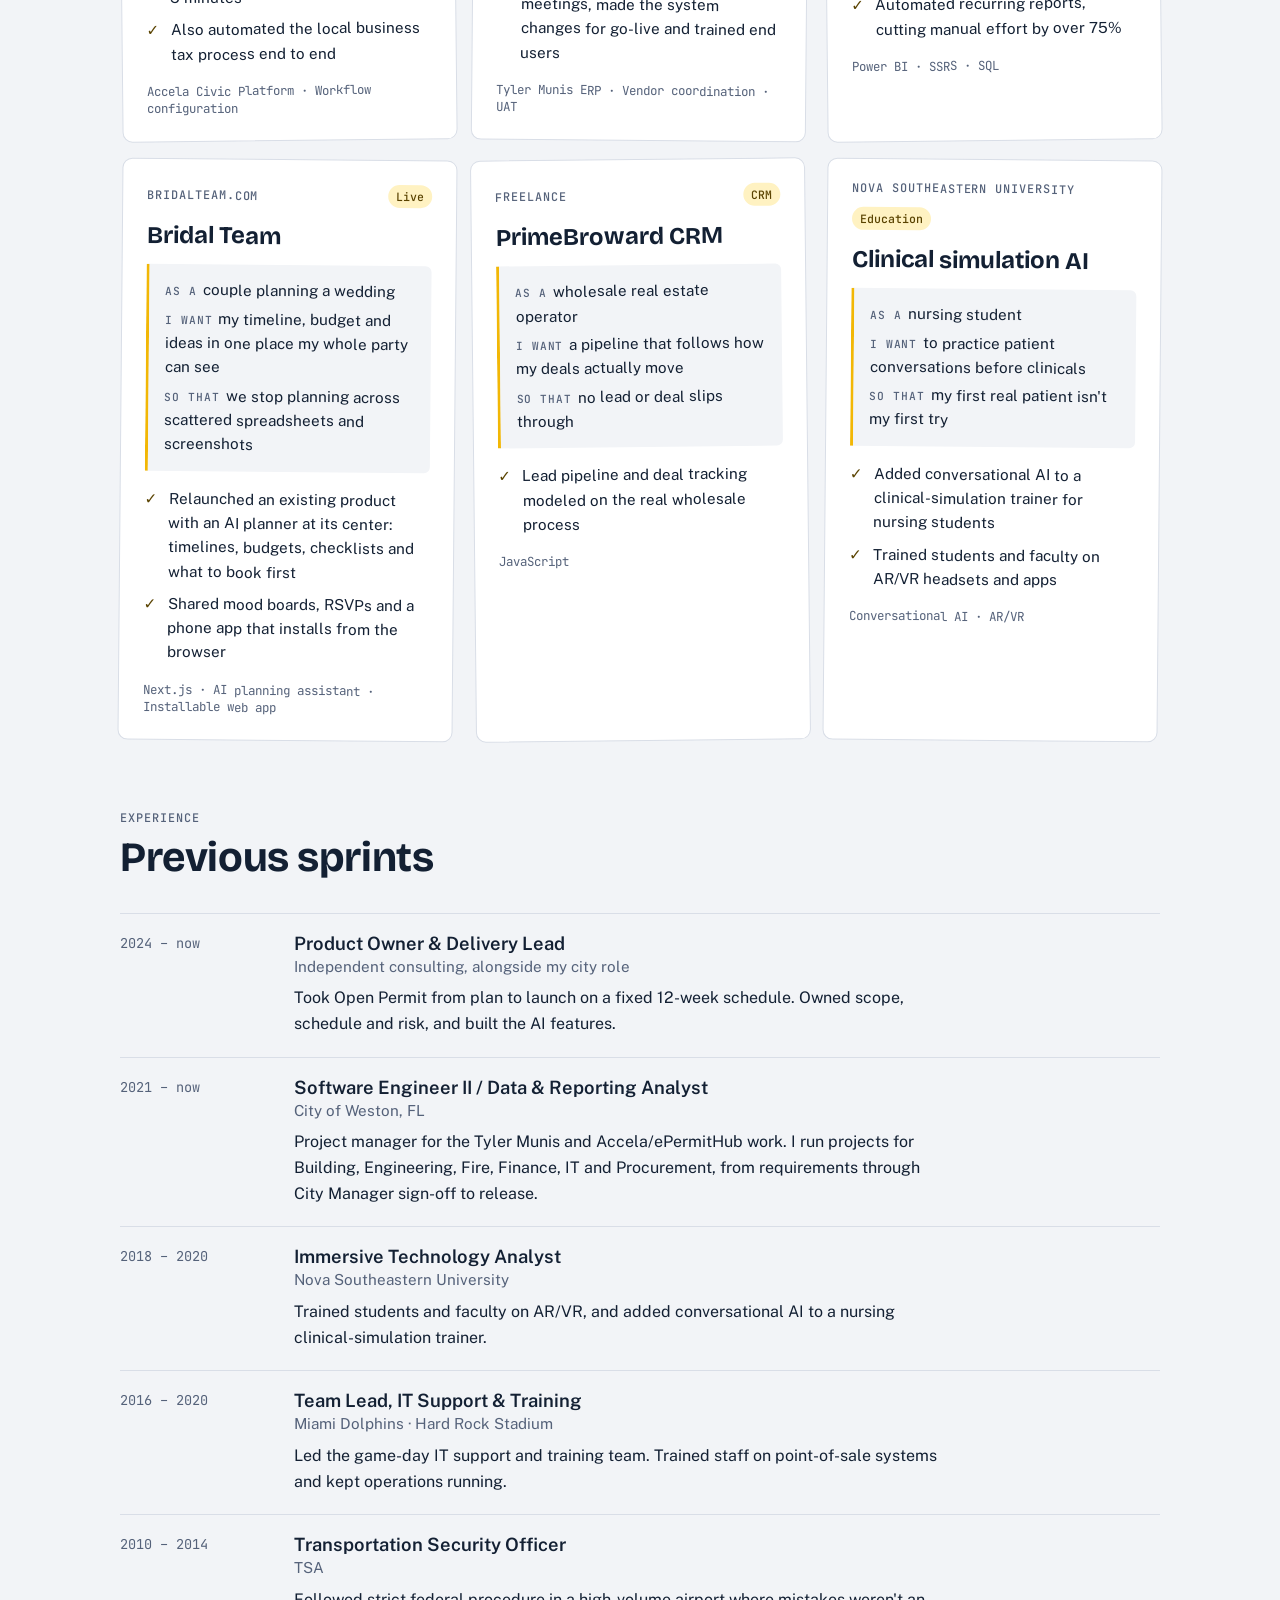
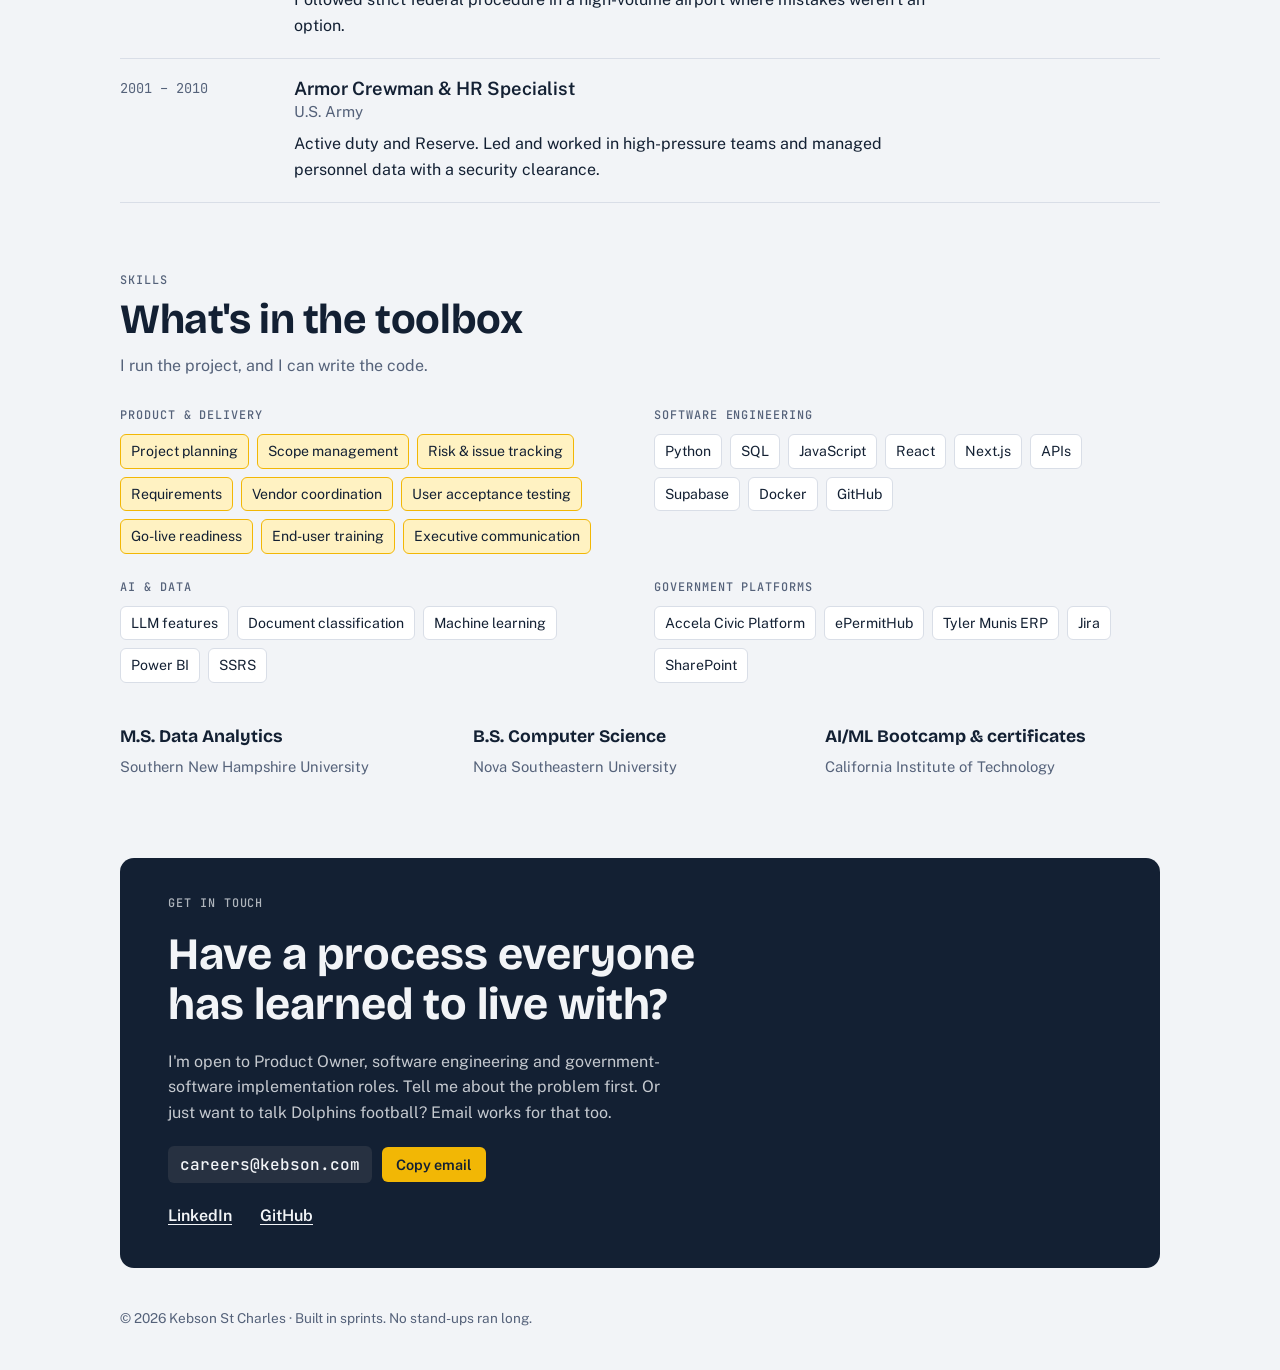
==== commit 0156c4f5: "Update About me text Co-Authored-By: Claude Opus 5.5 <noreply@anthropic.com>" ====
--- a/index.html
+++ b/index.html
@@ -263,9 +263,9 @@
       <div class="roots"><span>Grew up in the Bahamas</span><span>Haitian parents</span><span>Haitian Bahamian</span></div>
     </div>
     <div class="about-body">
-      <p>I grew up in the Bahamas in a Haitian household, and I've been at home around people ever since. Ask me anything about where you're from. I'll ask you about the food.</p>
-      <p>I joined the U.S. Army right after high school, then worked for the Department of Homeland Security at TSA. The plan was to become a federal law enforcement agent. When that path closed, I went back to my first love, computers.</p>
-      <p>I took my first one apart in high school, and I've been trying to understand how things piece together ever since. That same curiosity is behind all the work on this page.</p>
+      <p>I grew up in the Bahamas in a Haitian household, so I learned early how to be at home with people from anywhere. Tell me where you're from and I'll want to hear about the culture, and especially the food.</p>
+      <p>I joined the U.S. Army right after high school, then served with the Department of Homeland Security at TSA, planning to become a federal law enforcement agent. When that path closed, I returned to my first love, computers, and brought the discipline of those years with me.</p>
+      <p>I took my first computer apart in high school, and I've been figuring out how things piece together ever since. That curiosity drives all the work on this page.</p>
     </div>
   </div>
   <ol class="route" aria-label="My path">
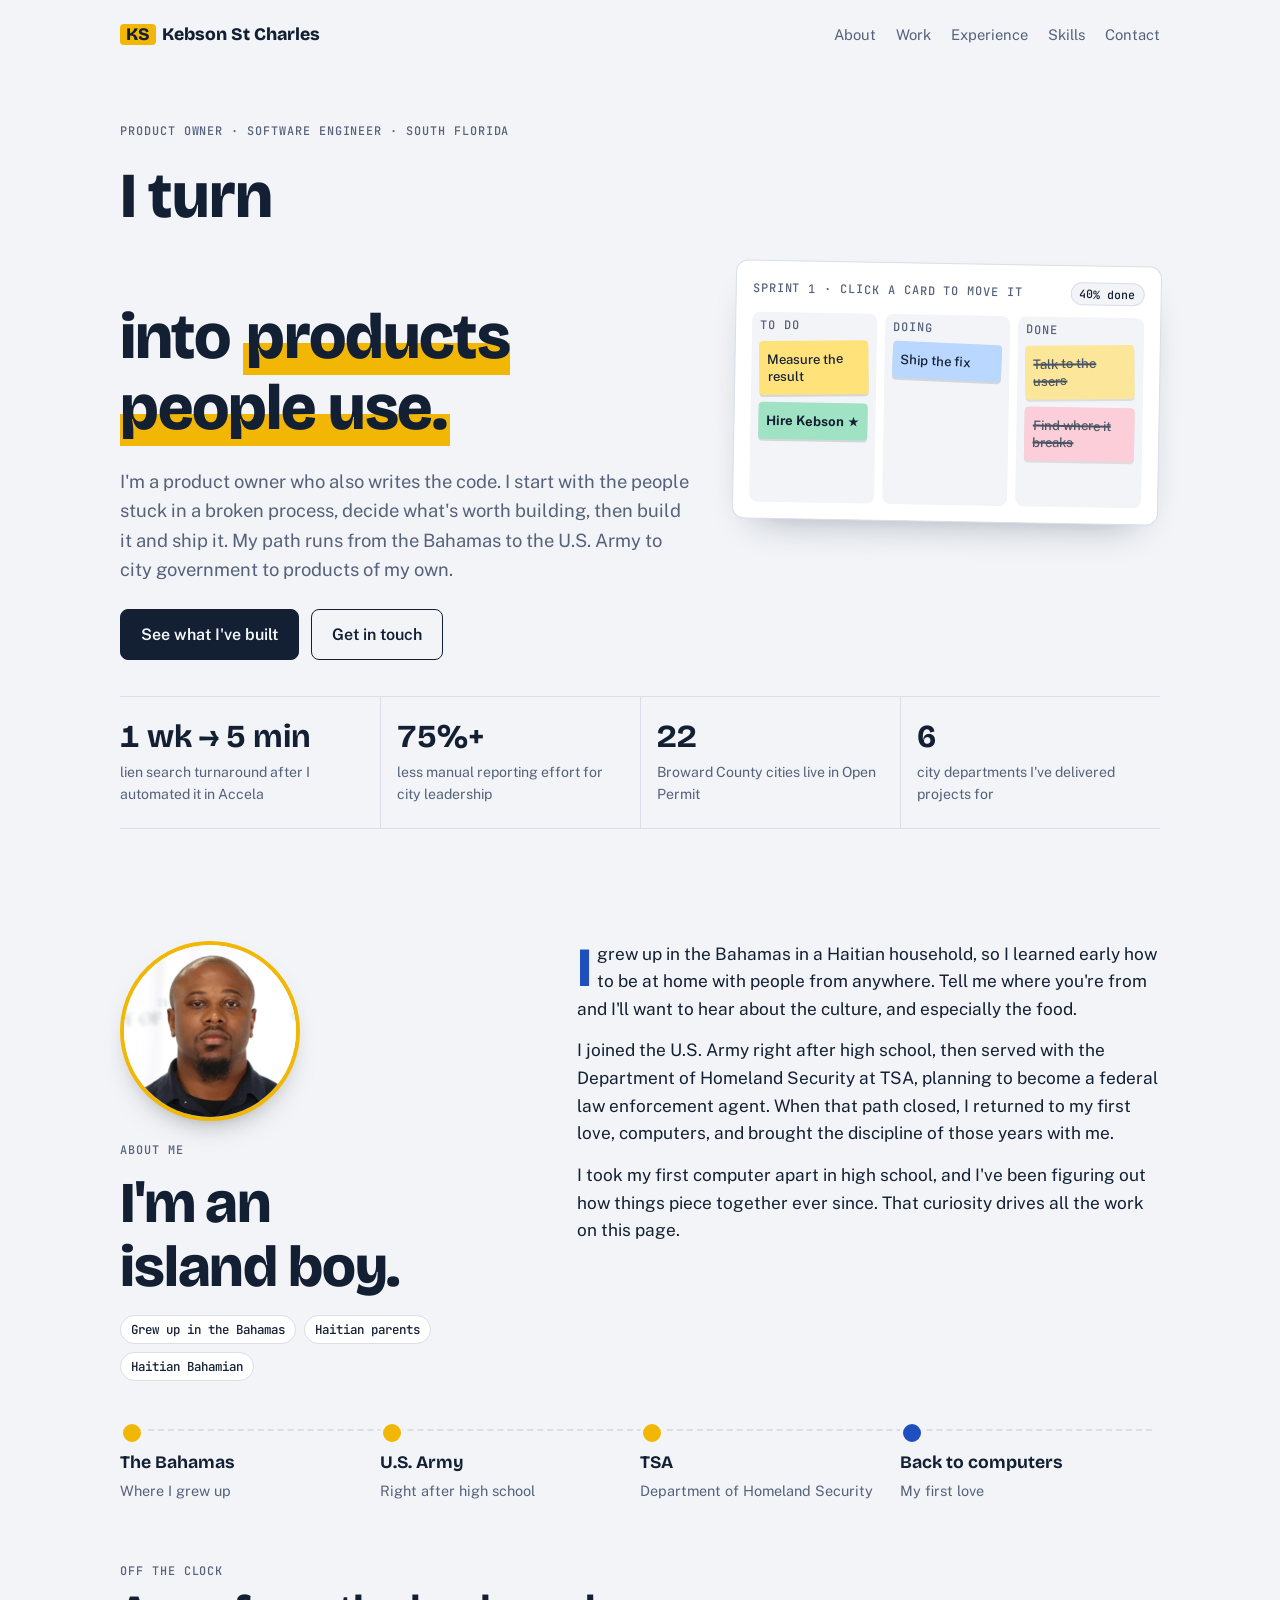
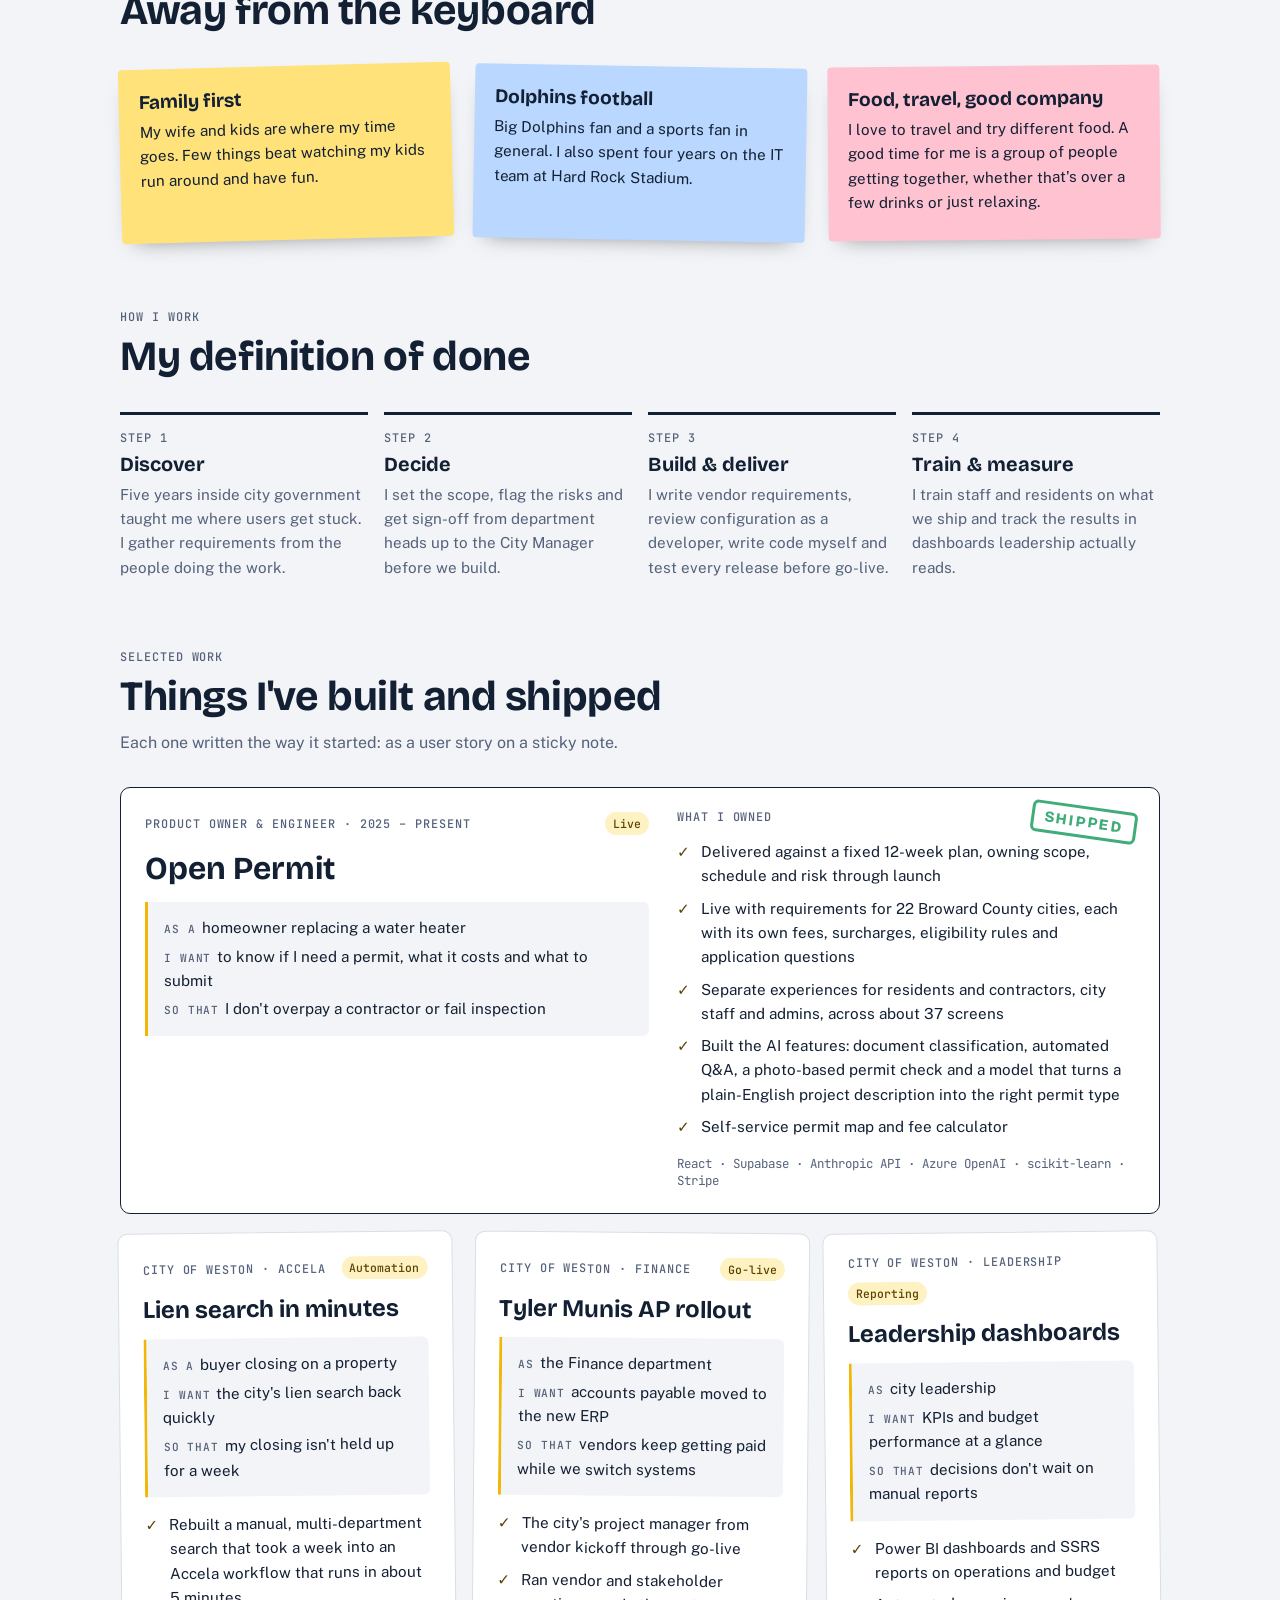
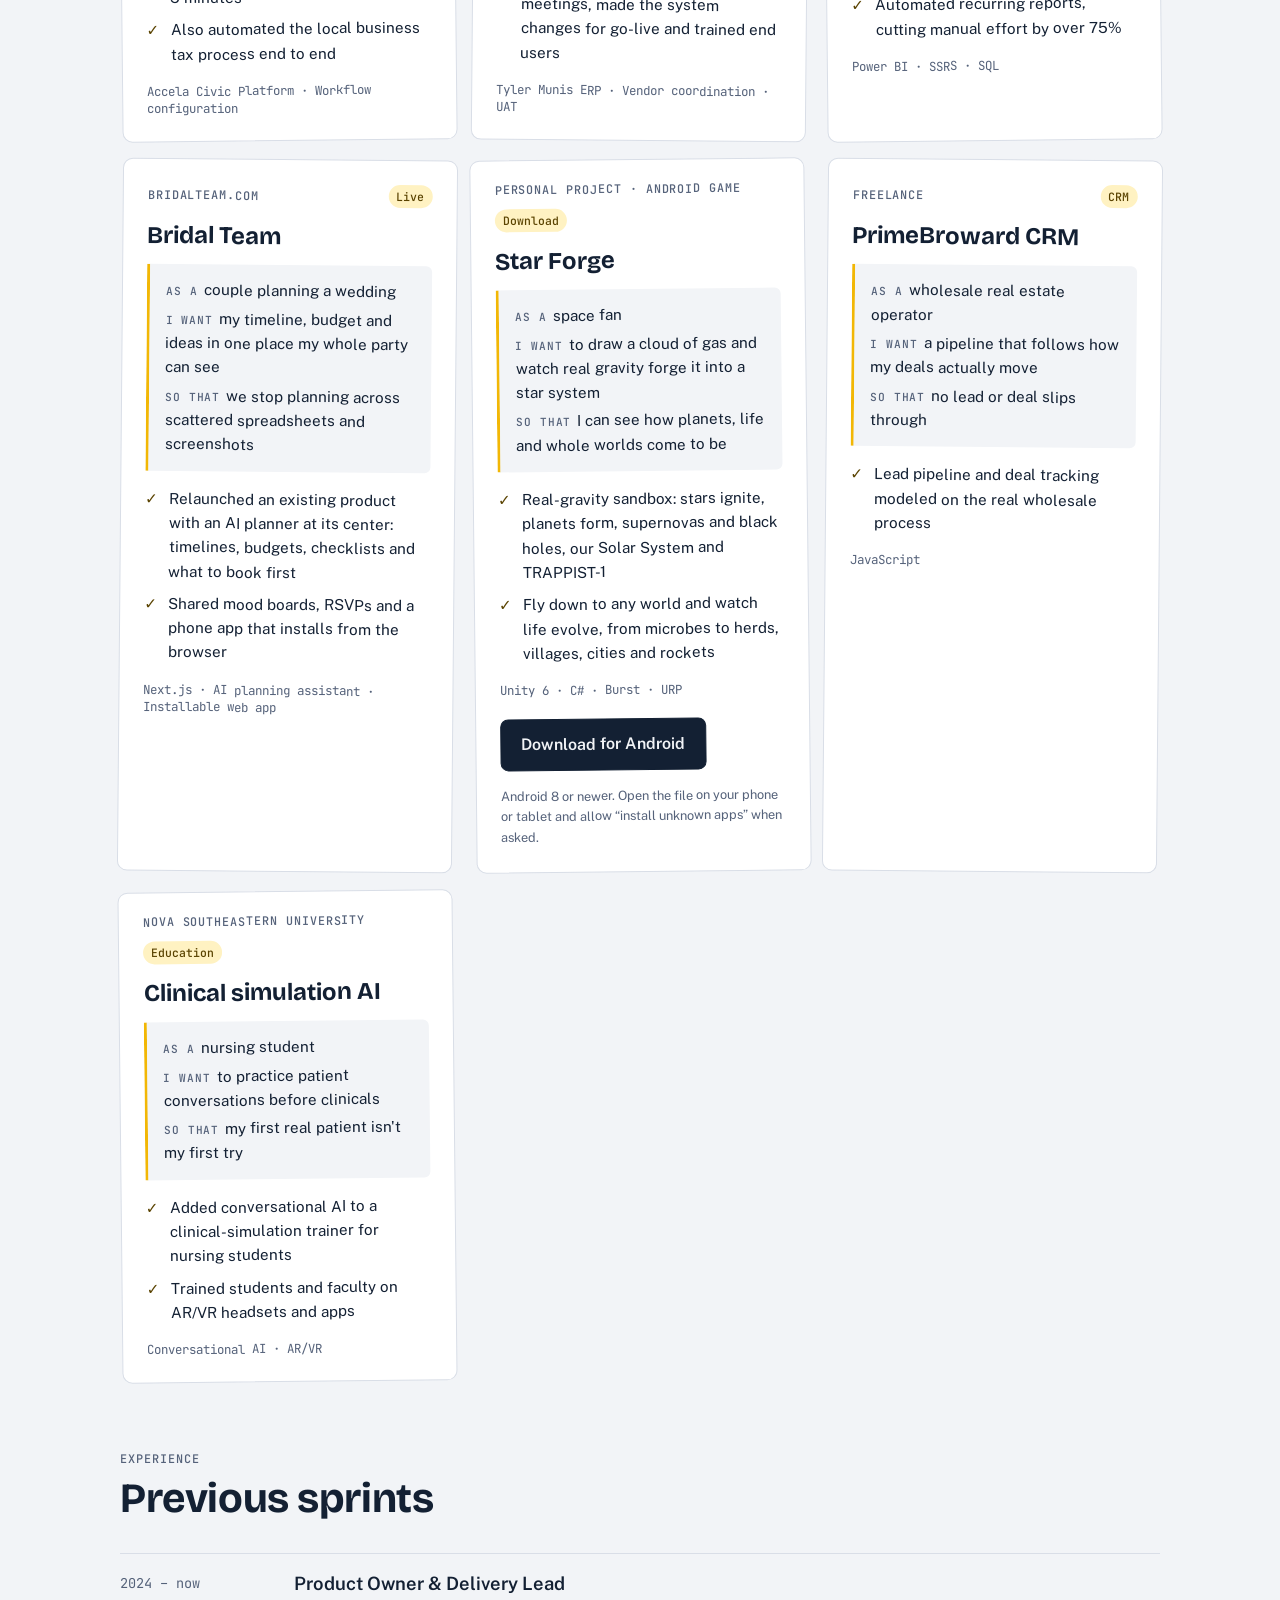
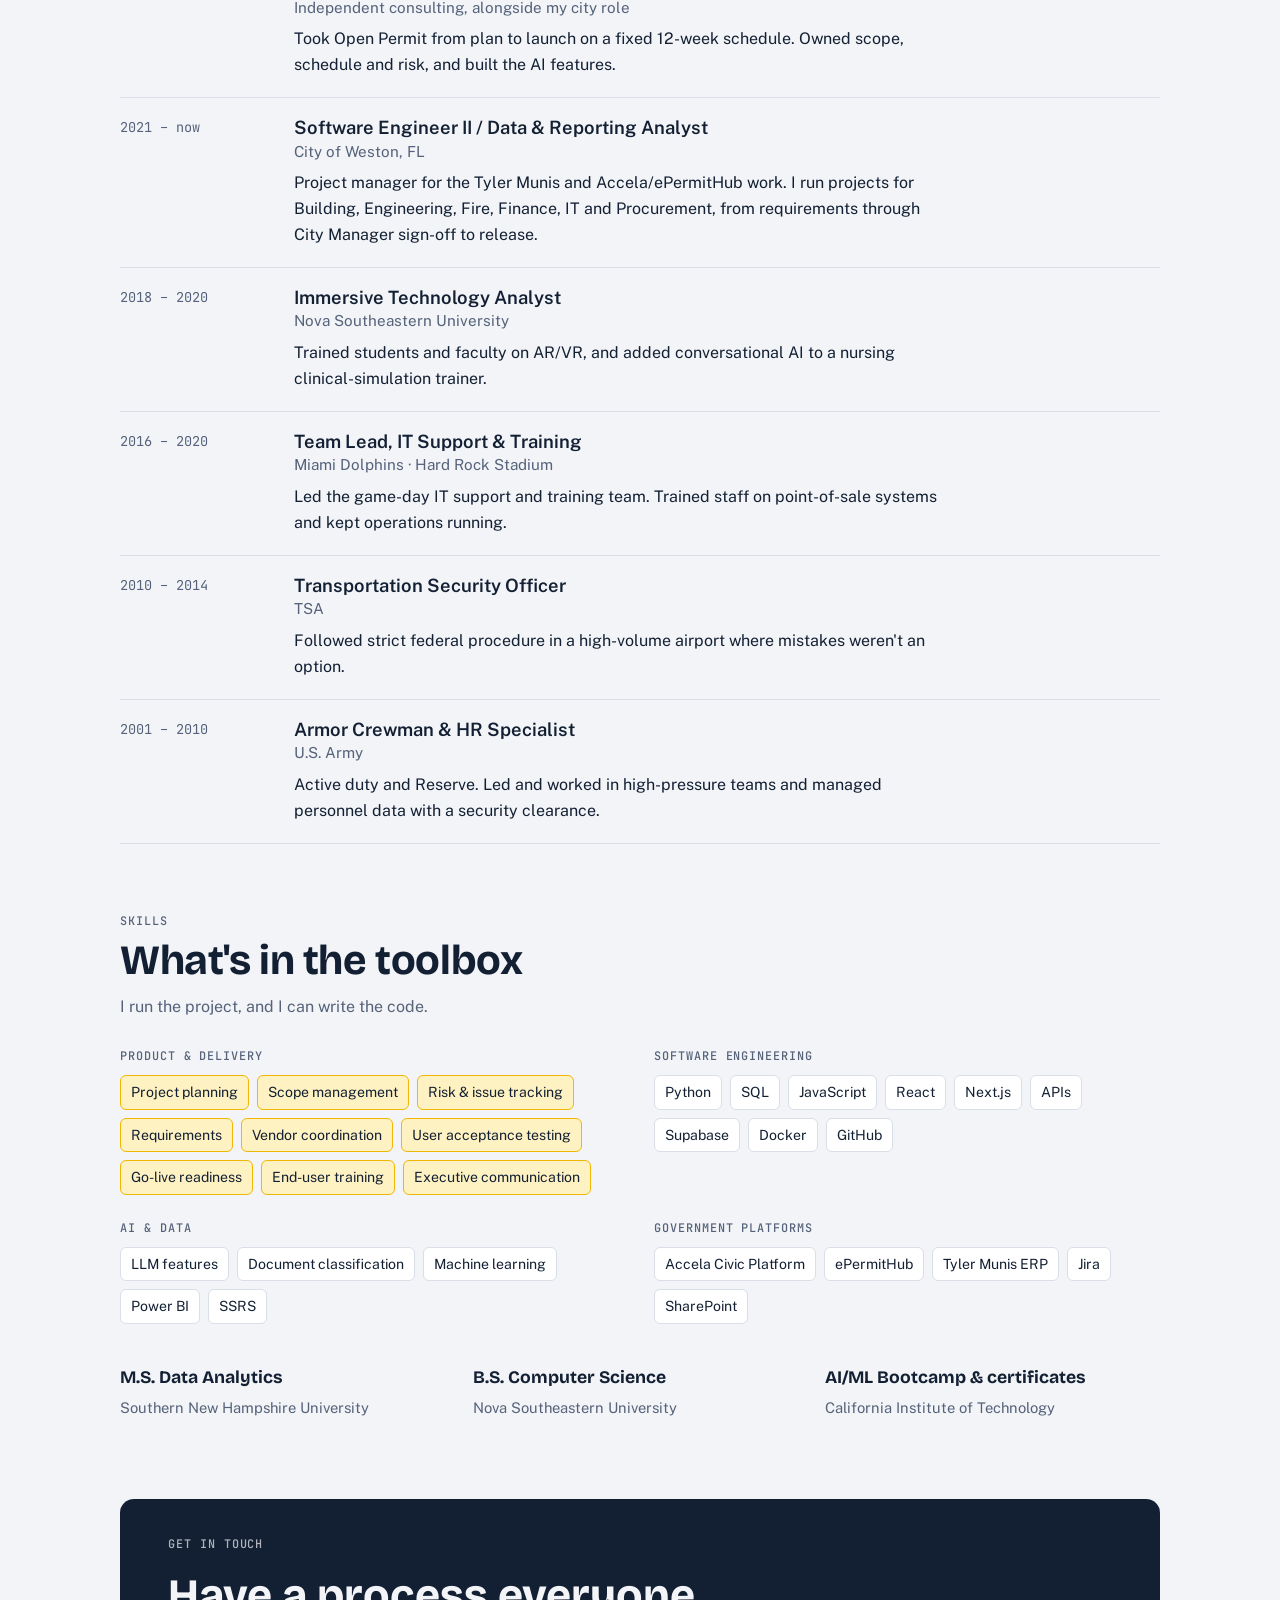
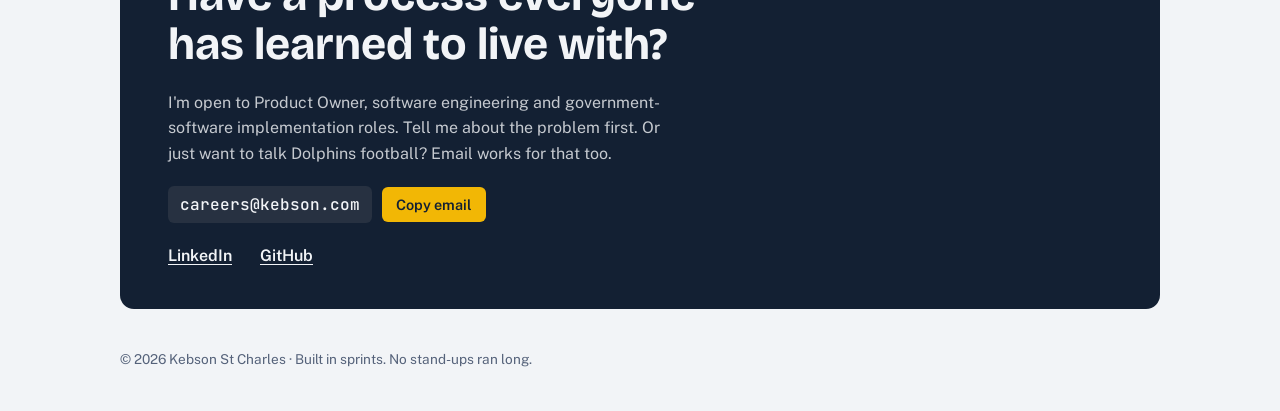
==== commit 262f32ed: "Add Star Forge with an Android download button A project card in Things I've built, linking to the n" ====
--- a/index.html
+++ b/index.html
@@ -153,6 +153,8 @@
 .owned li{display:grid;grid-template-columns:18px 1fr;gap:6px}
 .owned li::before{content:"✓";color:var(--accent-ink);font-weight:700}
 .stack{font:400 .78rem var(--mono);color:var(--muted)}
+.dl{margin:4px 0 0}
+.dl-note{margin:0;font-size:.8rem;color:var(--muted)}
 .feature .col{display:grid;gap:16px;align-content:start;min-width:0}
 
 /* experience */
@@ -369,6 +371,19 @@
         <li>Shared mood boards, RSVPs and a phone app that installs from the browser</li>
       </ul>
       <span class="stack">Next.js · AI planning assistant · Installable web app</span>
+    </article>
+
+    <article class="card" id="star-forge">
+      <div class="card-top"><span class="label">Personal project · Android game</span><span class="tag">Download</span></div>
+      <h3>Star Forge</h3>
+      <p class="story"><span><b>AS A</b>space fan</span><span><b>I WANT</b>to draw a cloud of gas and watch real gravity forge it into a star system</span><span><b>SO THAT</b>I can see how planets, life and whole worlds come to be</span></p>
+      <ul class="owned">
+        <li>Real-gravity sandbox: stars ignite, planets form, supernovas and black holes, our Solar System and TRAPPIST-1</li>
+        <li>Fly down to any world and watch life evolve, from microbes to herds, villages, cities and rockets</li>
+      </ul>
+      <span class="stack">Unity 6 · C# · Burst · URP</span>
+      <p class="dl"><a class="btn primary" href="https://github.com/kebson01/kebson.com/releases/latest/download/StarForge.apk" download>Download for Android</a></p>
+      <p class="dl-note">Android 8 or newer. Open the file on your phone or tablet and allow &ldquo;install unknown apps&rdquo; when asked.</p>
     </article>
 
     <article class="card">
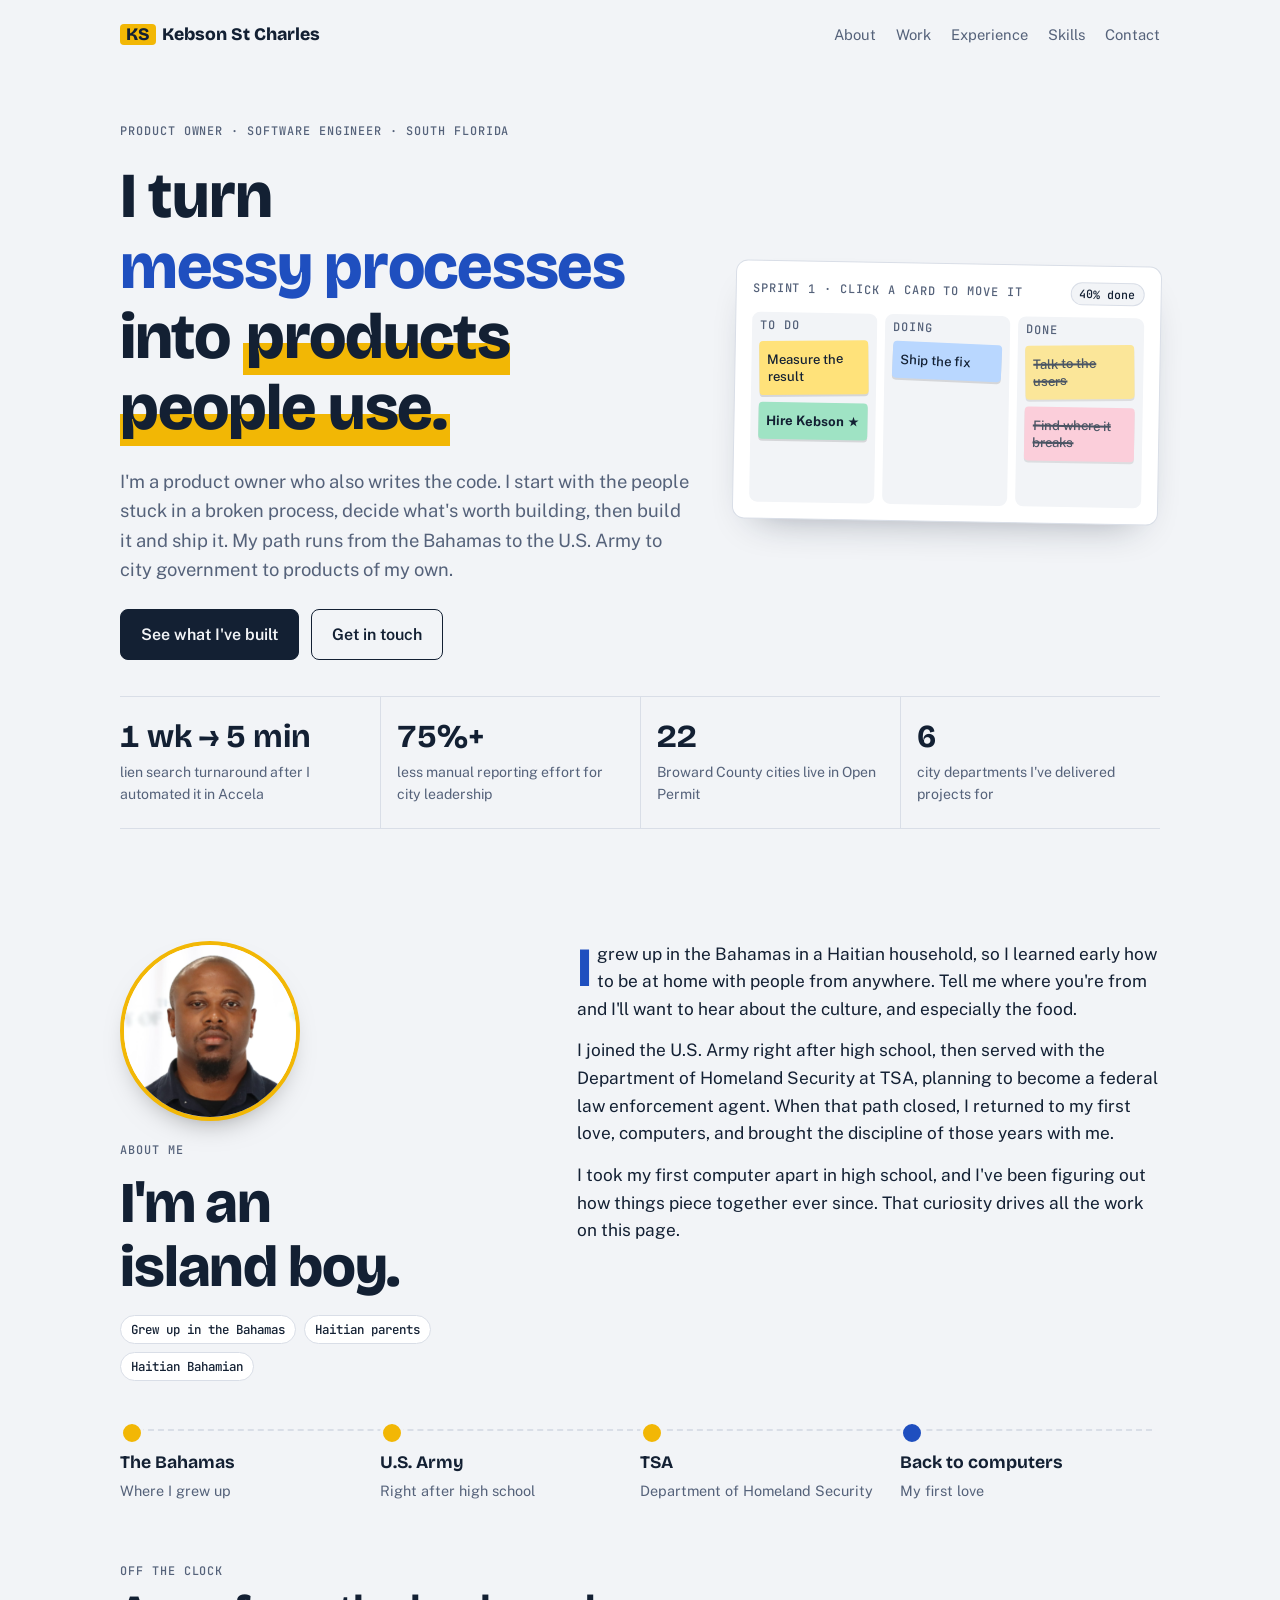
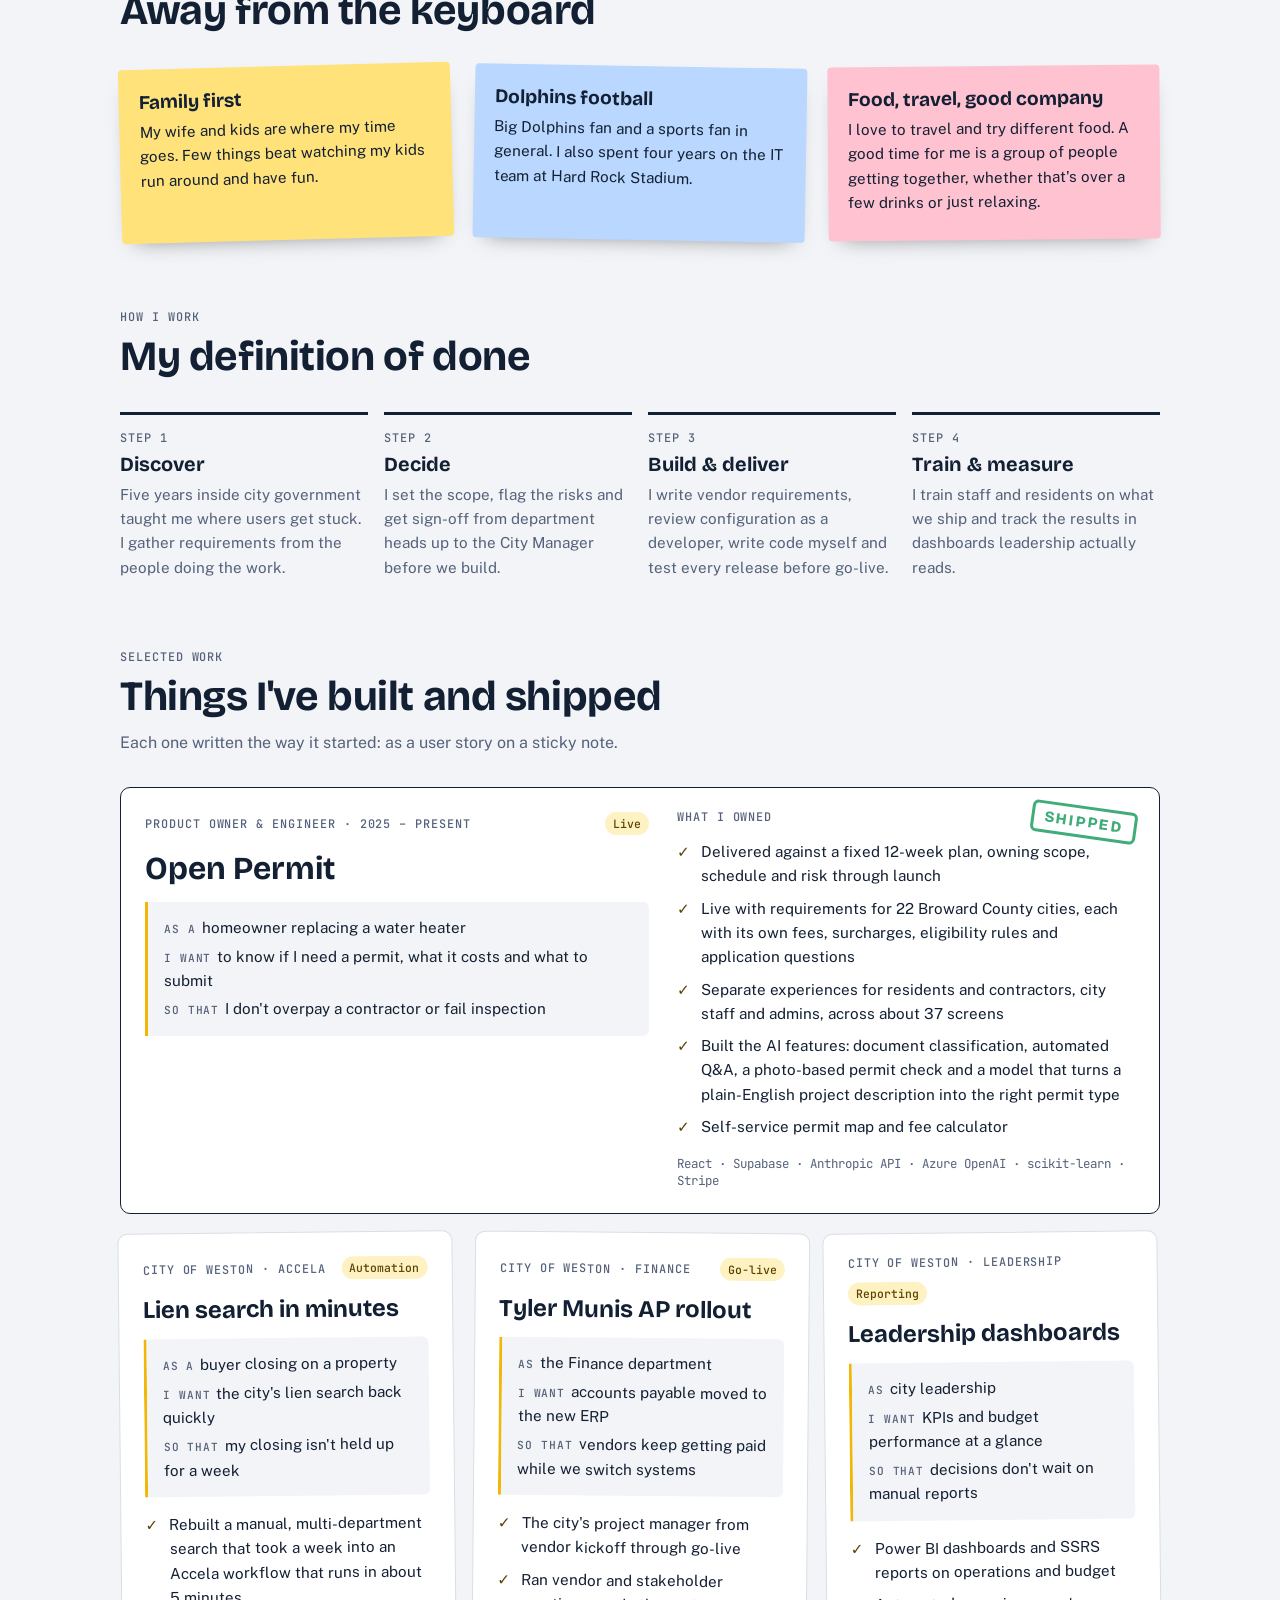
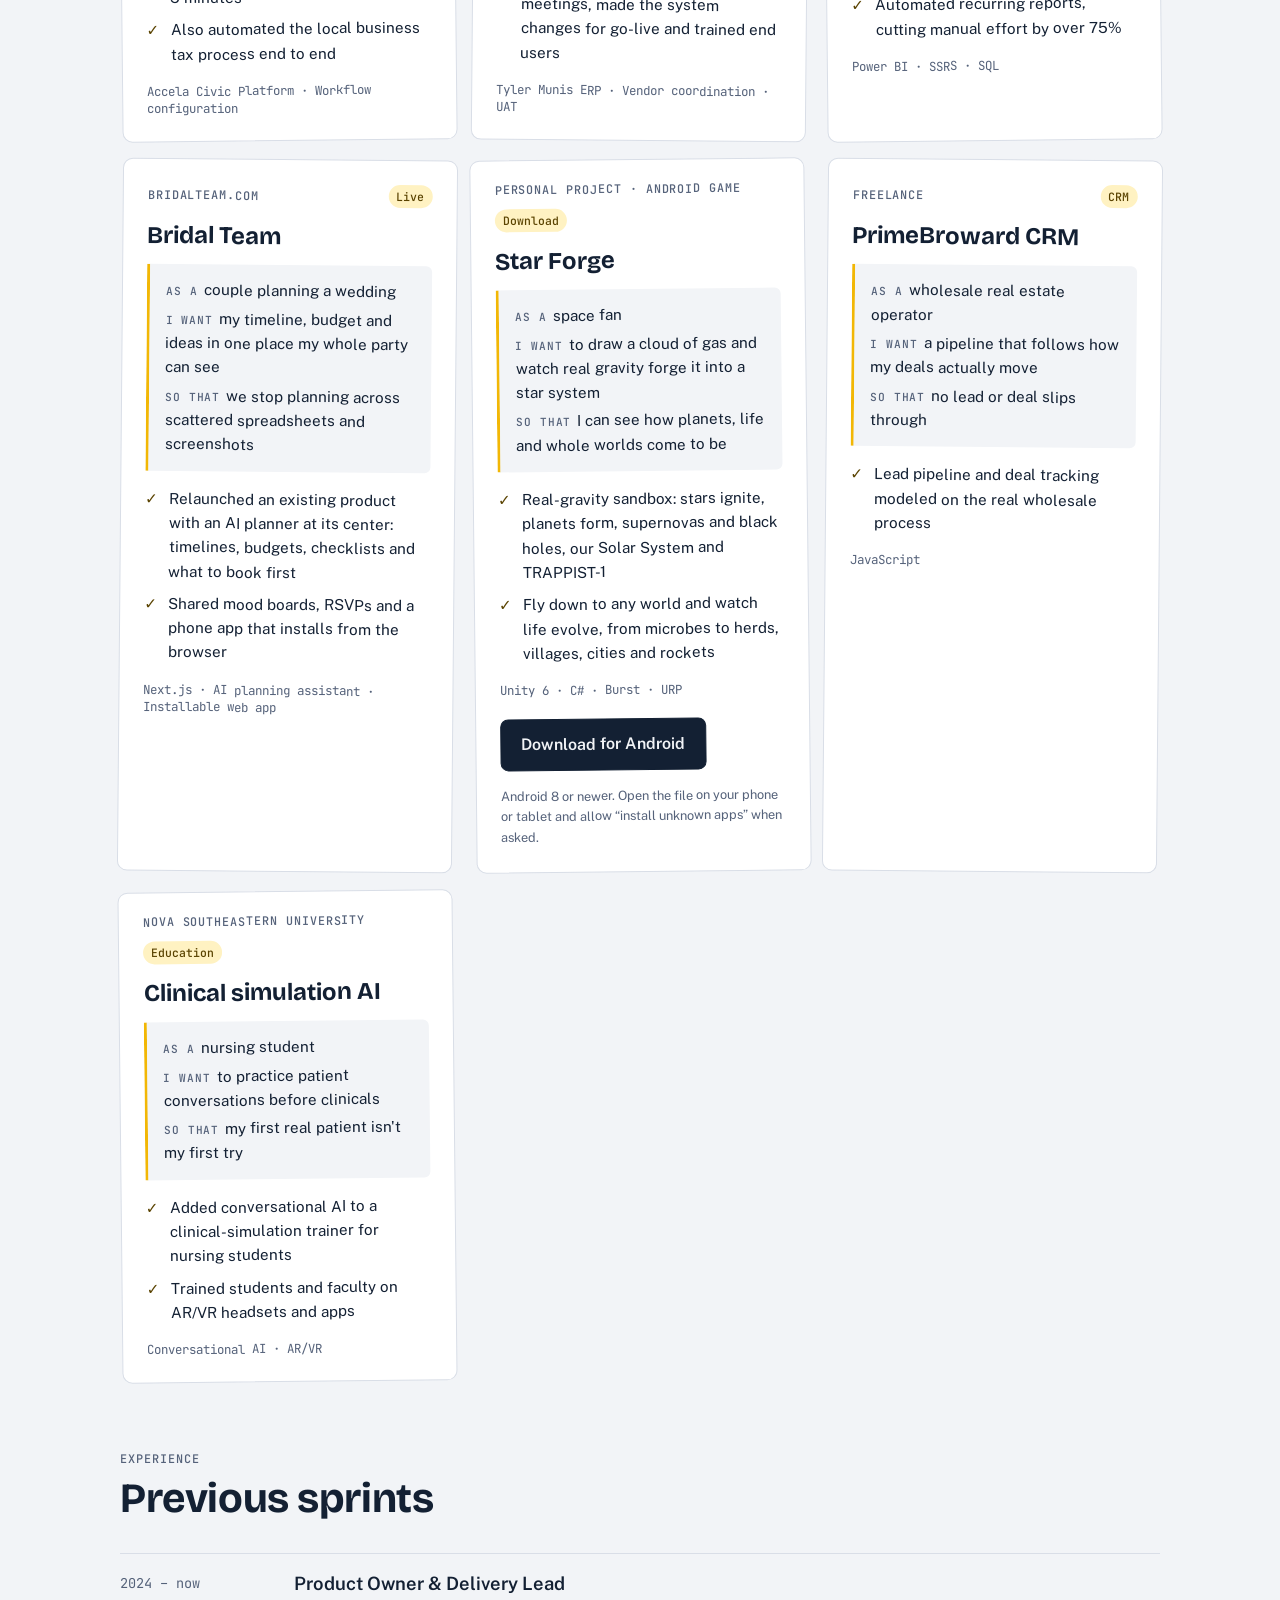
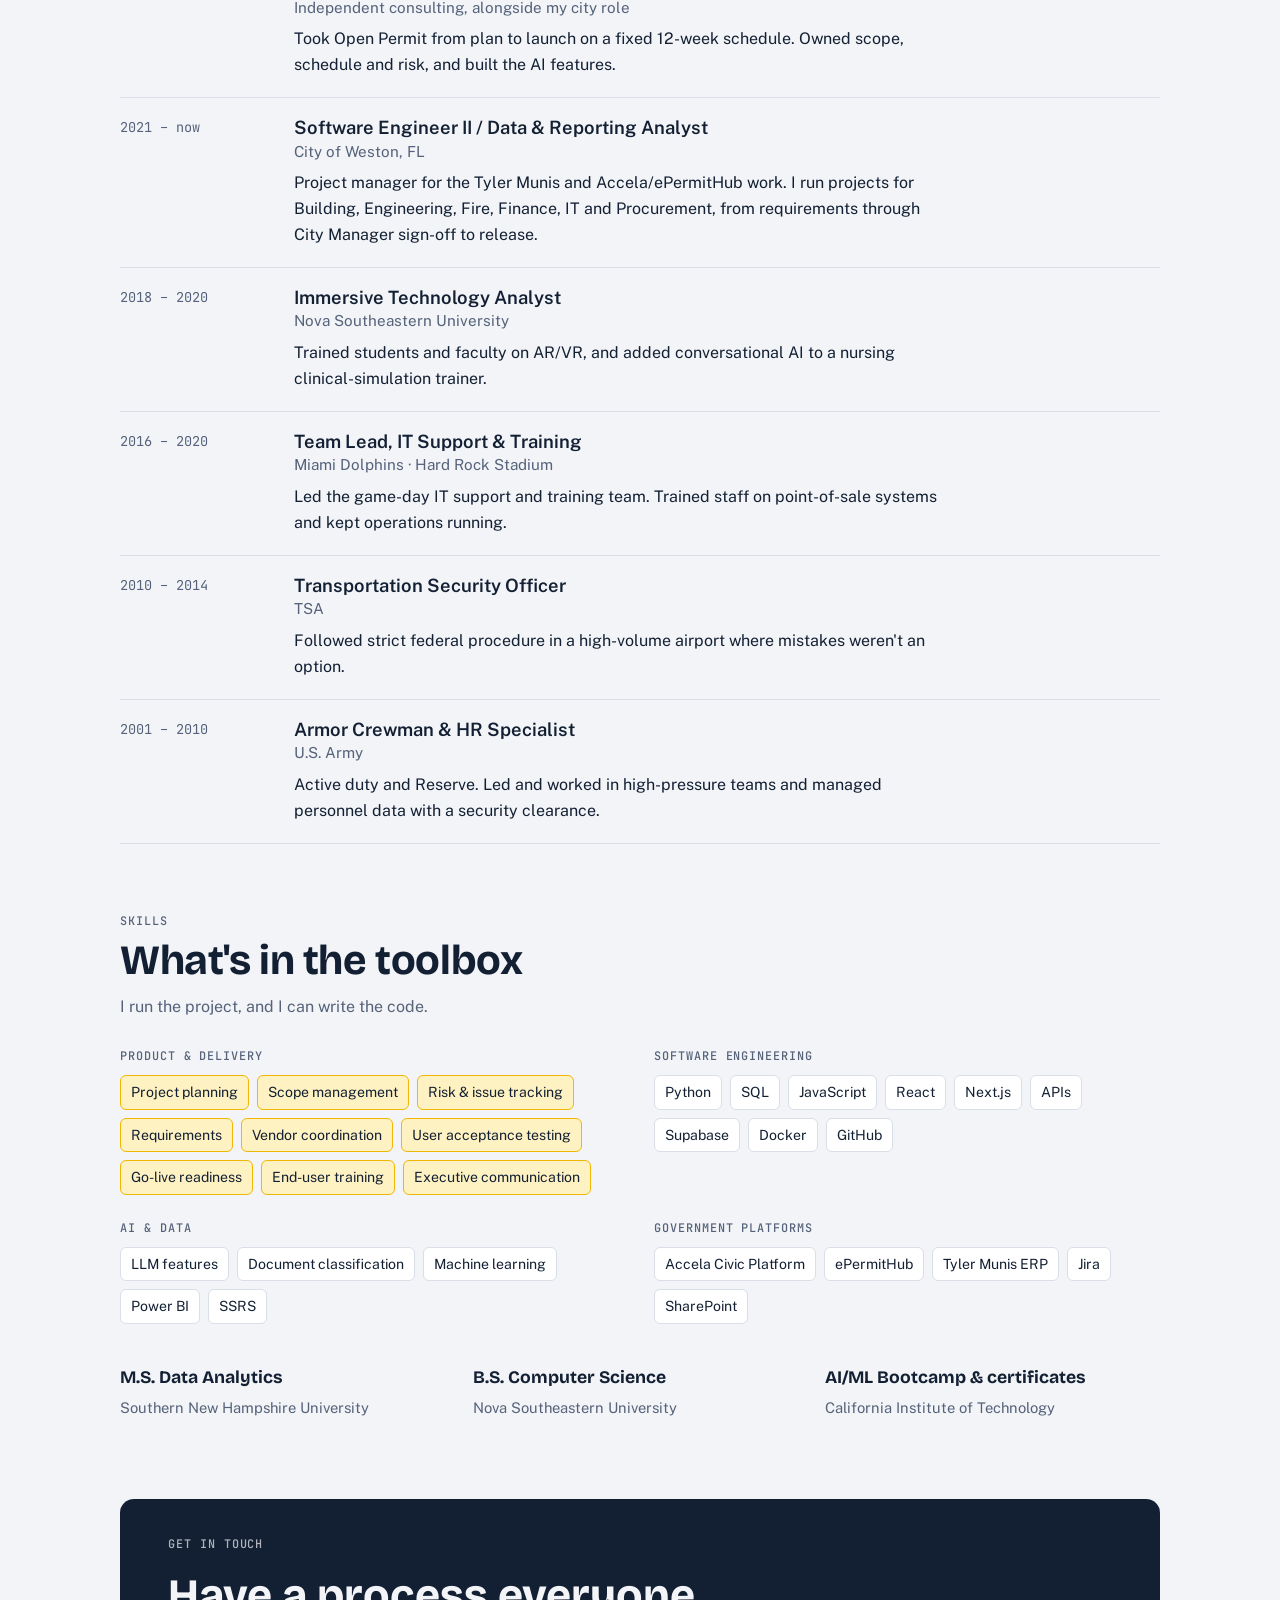
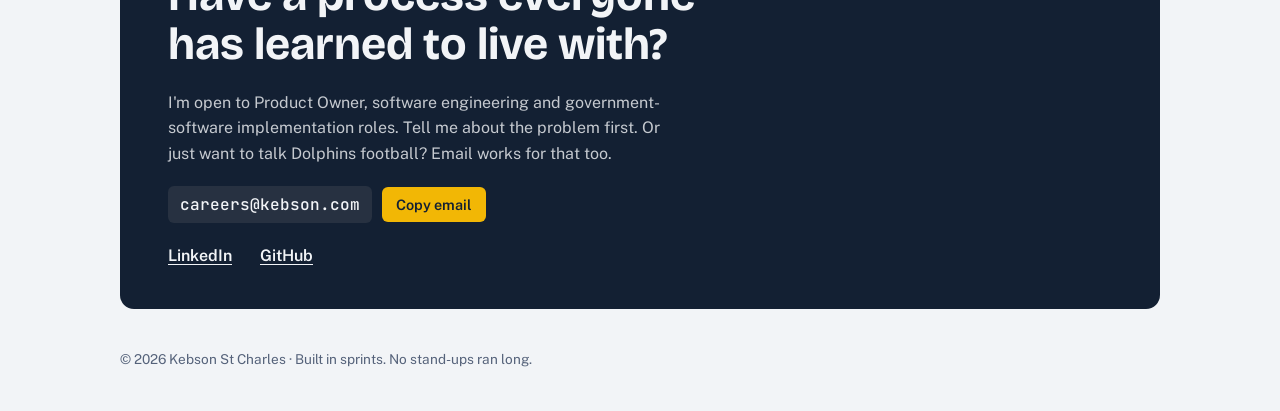
==== commit 3351647f: "Link the download button to Star.Forge.apk GitHub names an uploaded "Star Forge.apk" Star.Forge.apk," ====
--- a/index.html
+++ b/index.html
@@ -382,7 +382,7 @@
         <li>Fly down to any world and watch life evolve, from microbes to herds, villages, cities and rockets</li>
       </ul>
       <span class="stack">Unity 6 · C# · Burst · URP</span>
-      <p class="dl"><a class="btn primary" href="https://github.com/kebson01/kebson.com/releases/latest/download/StarForge.apk" download>Download for Android</a></p>
+      <p class="dl"><a class="btn primary" href="https://github.com/kebson01/kebson.com/releases/latest/download/Star.Forge.apk" download>Download for Android</a></p>
       <p class="dl-note">Android 8 or newer. Open the file on your phone or tablet and allow &ldquo;install unknown apps&rdquo; when asked.</p>
     </article>
 
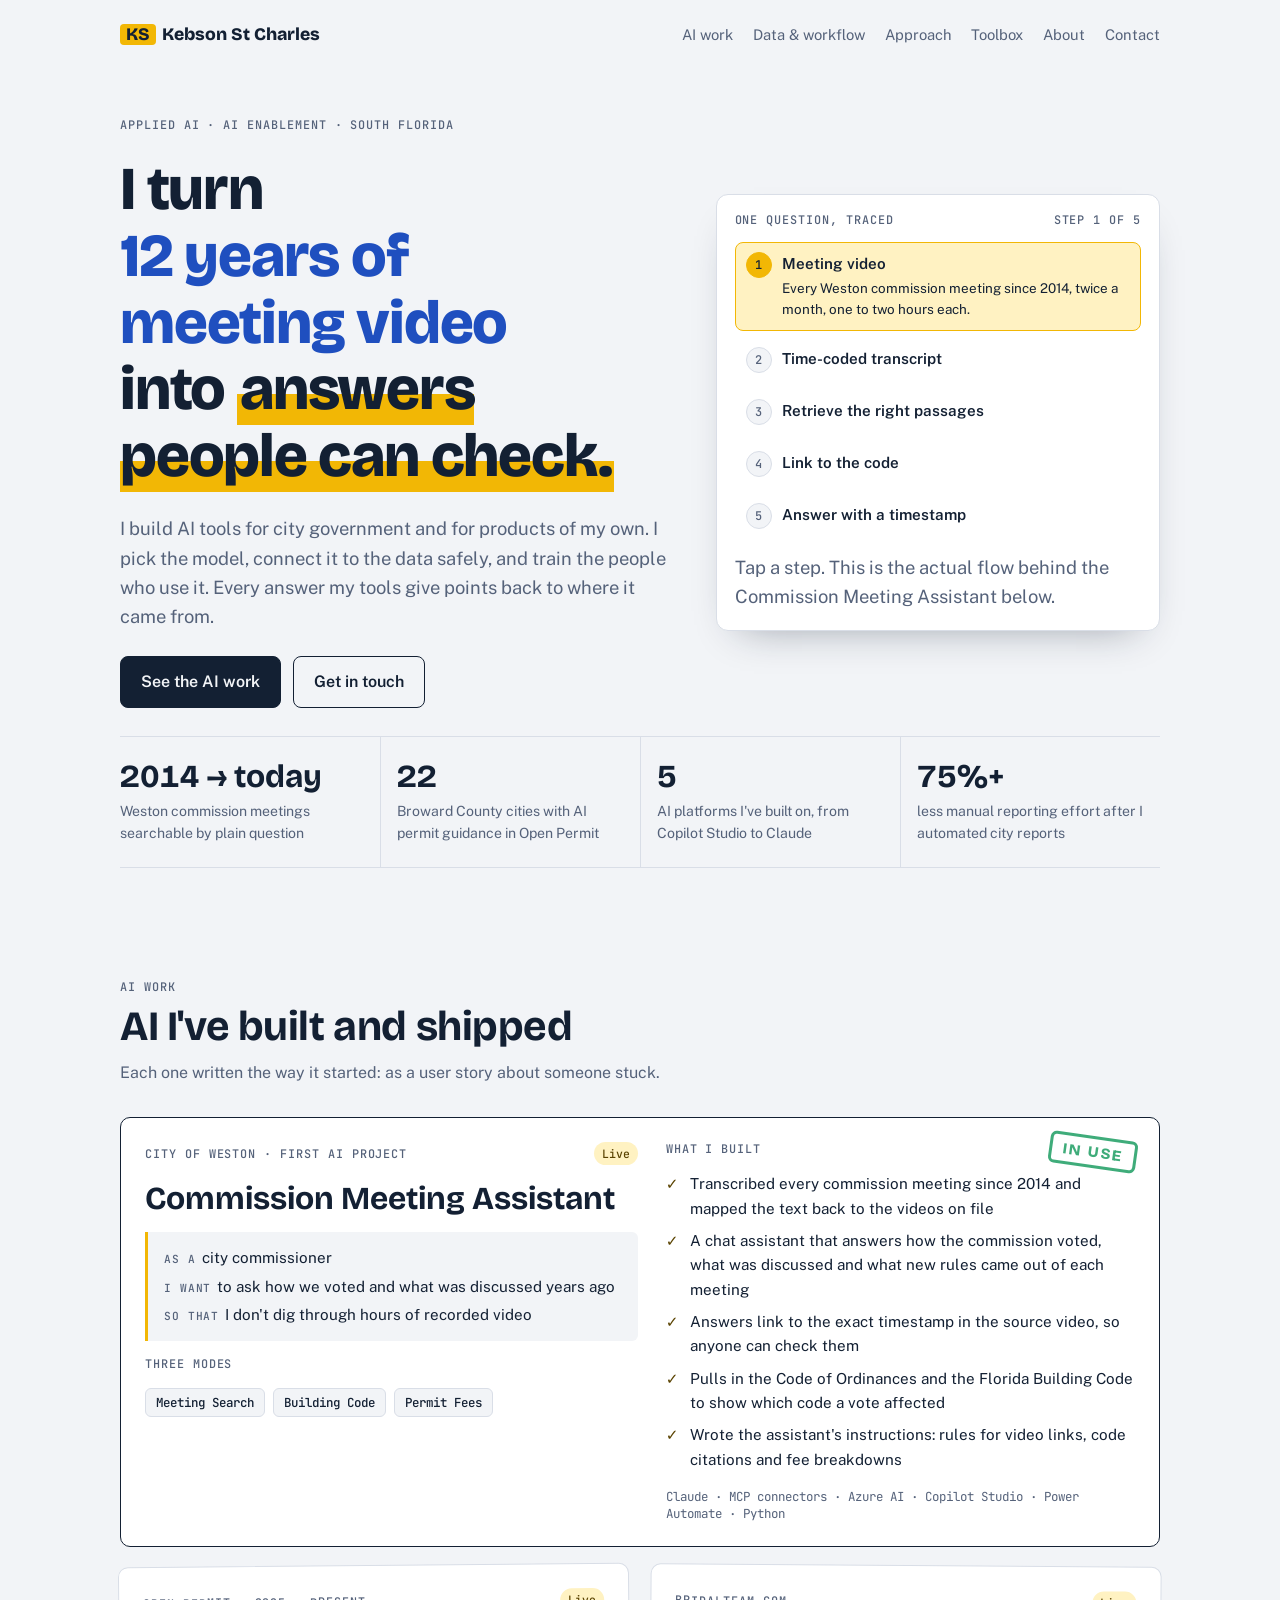
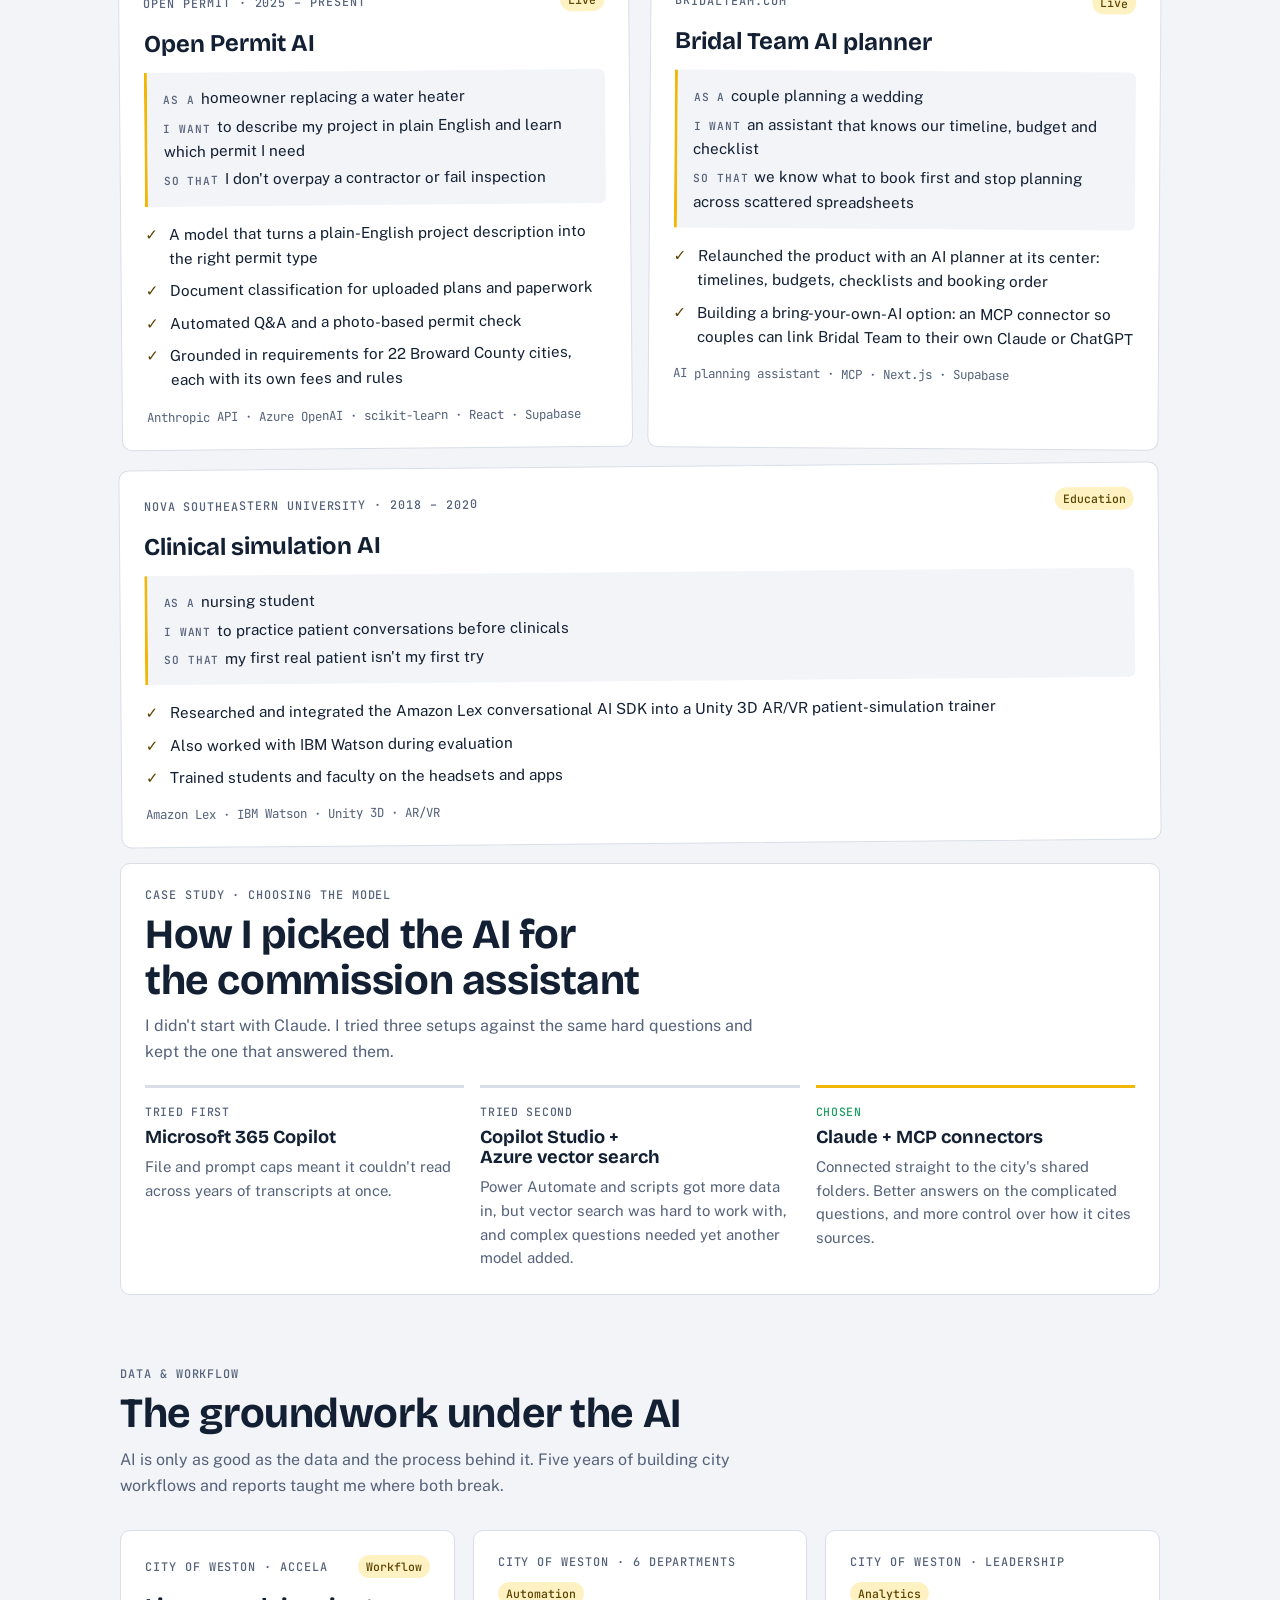
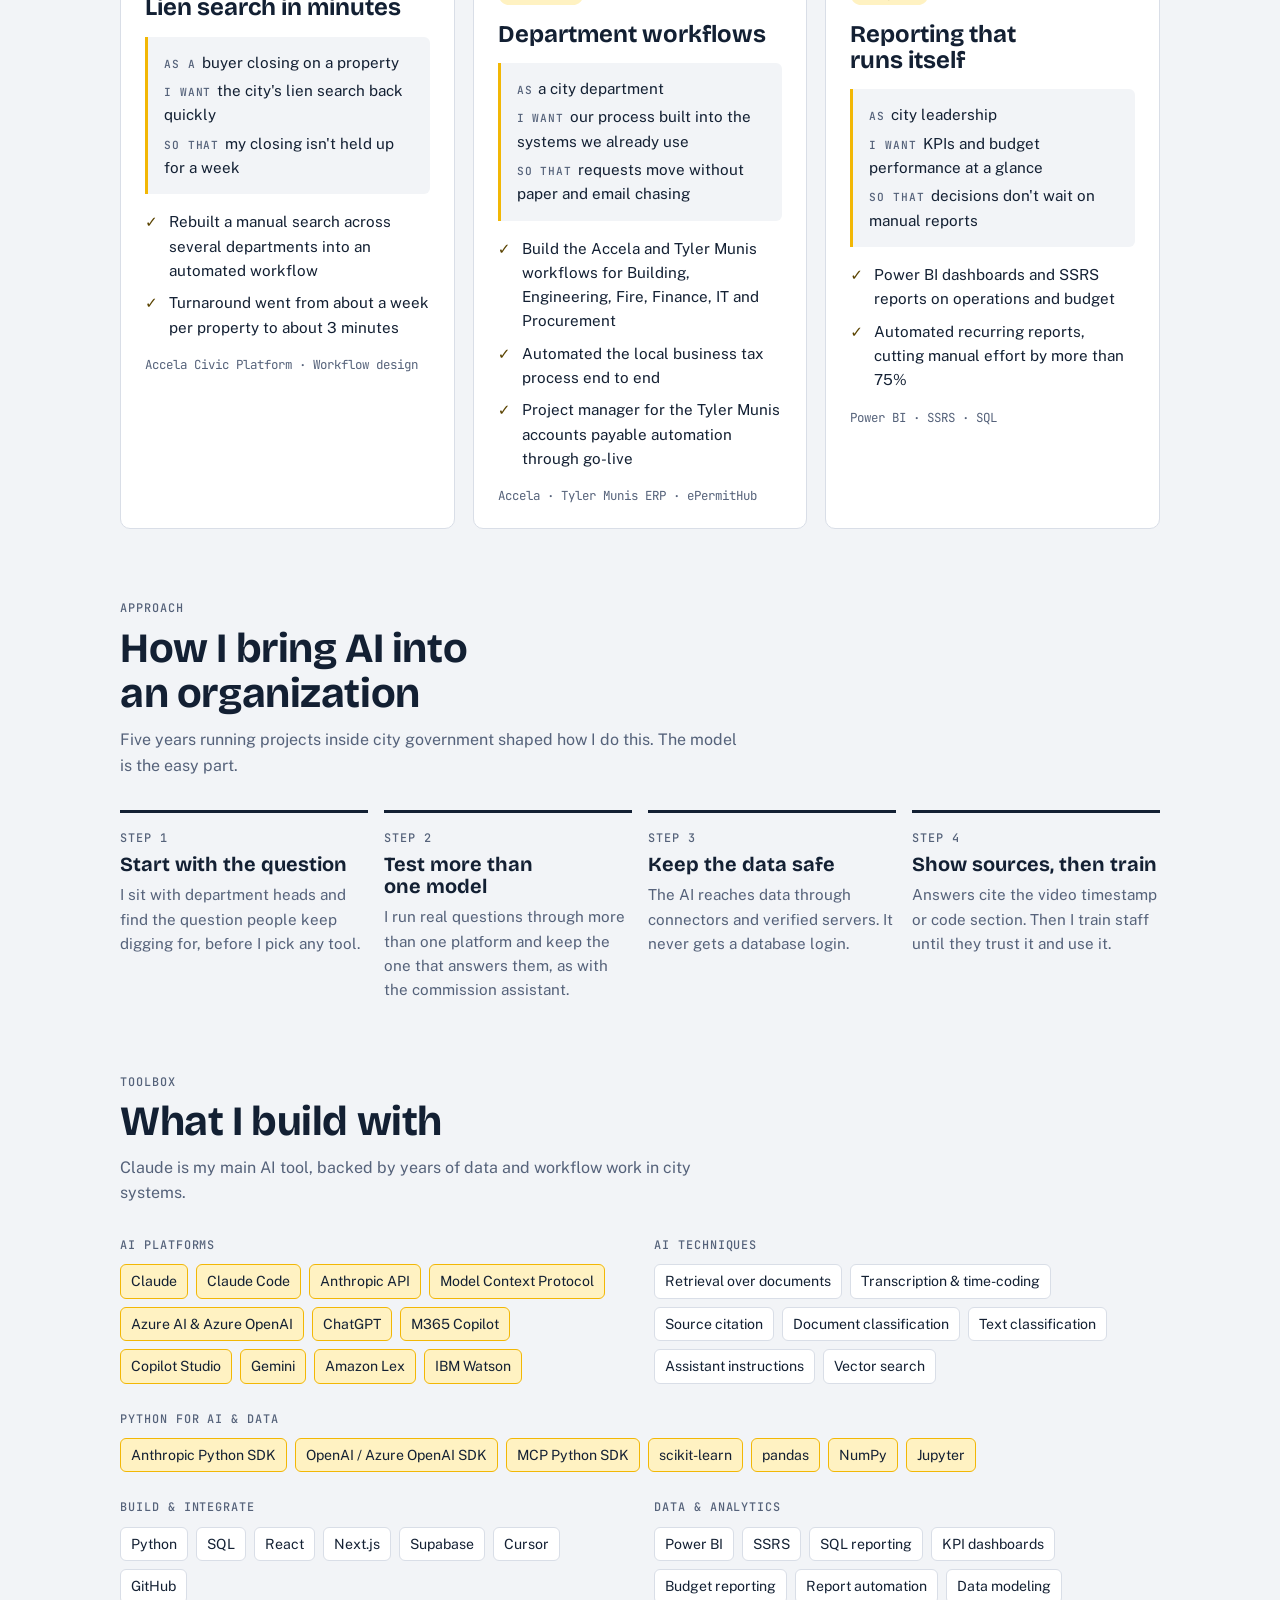
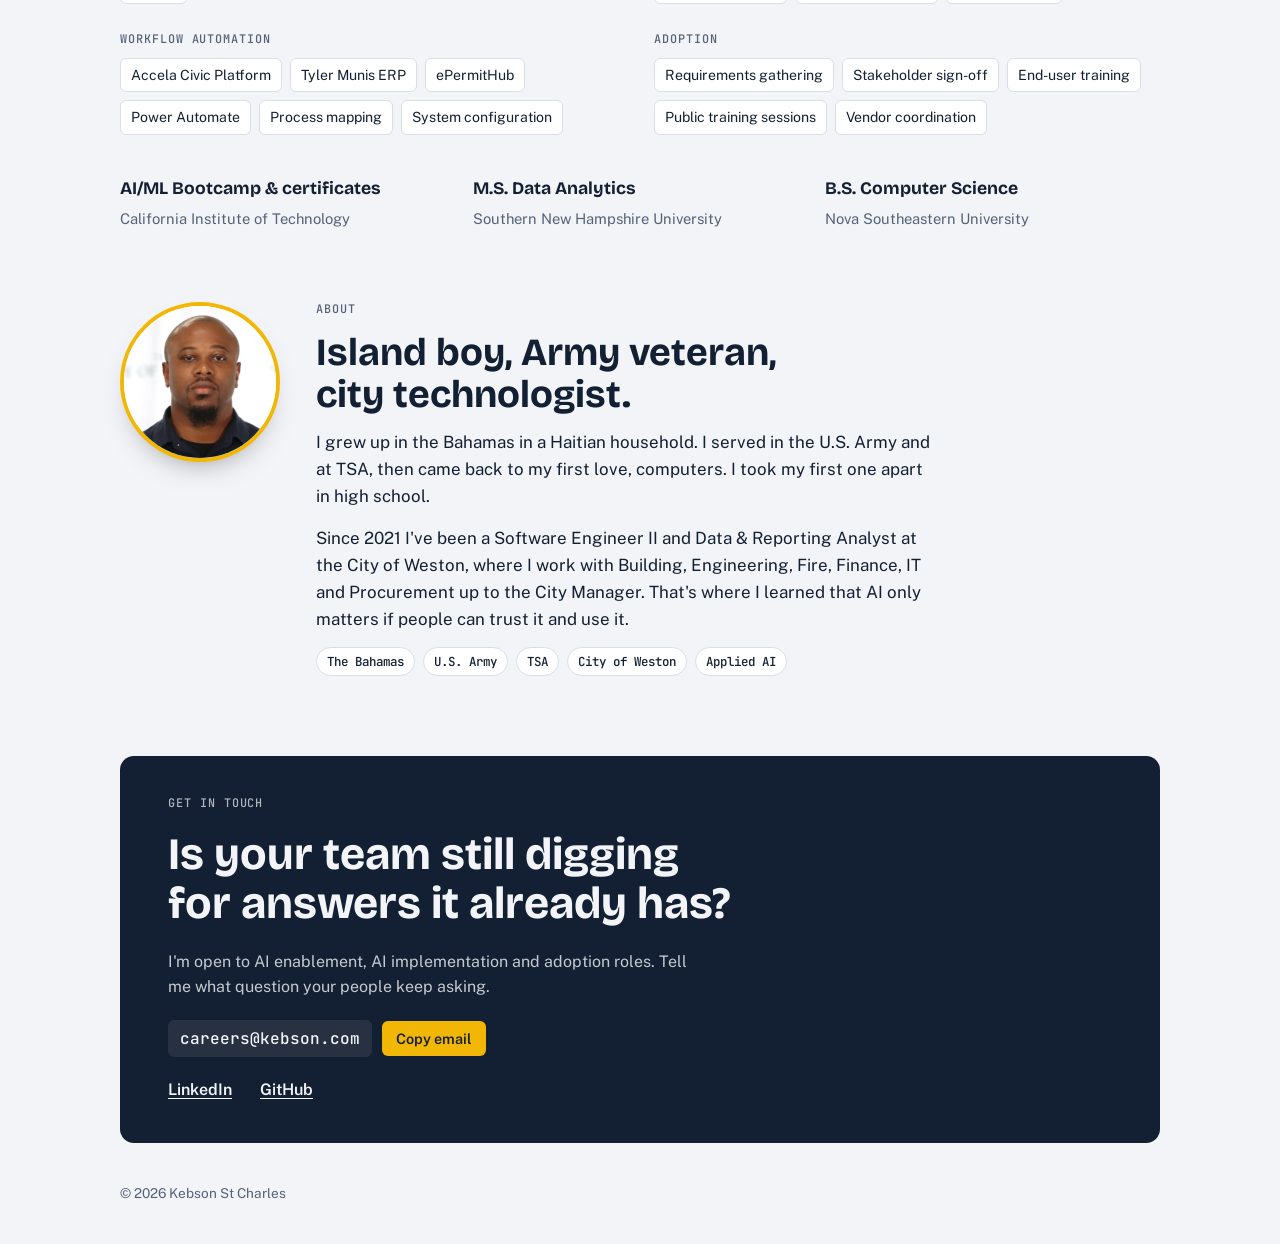
==== commit f806ab24: "Redesign site to focus on AI work Refocus kebson.com on AI projects (Commission Meeting Assistant, O" ====
--- a/index.html
+++ b/index.html
@@ -2,13 +2,16 @@
 <html lang="en">
 <head>
 <meta charset="utf-8">
-<meta name="viewport" content="width=device-width, initial-scale=1">
+<meta name="viewport" content="width=device-width, initial-scale=1, viewport-fit=cover">
+<meta name="claude:viewport-fit-sides" content="cover">
+<title>Kebson St Charles</title>
 <meta name="author" content="Kebson St Charles">
+<meta name="description" content="Kebson St Charles builds AI tools for city government and his own products, from choosing the model to training the people who use it.">
 <link rel="canonical" href="https://kebson.com/">
 <meta property="og:type" content="website">
 <meta property="og:url" content="https://kebson.com/">
-<meta property="og:title" content="Kebson St Charles — Product Owner &amp; Software Engineer">
-<meta property="og:description" content="I turn messy processes into products people use. Product Owner and software engineer in South Florida.">
+<meta property="og:title" content="Kebson St Charles — Applied AI &amp; AI Enablement">
+<meta property="og:description" content="I build AI tools that answer real questions and show where the answer came from. City government and products of my own, South Florida.">
 <meta name="twitter:card" content="summary">
 <link rel="icon" href="data:image/svg+xml,<svg xmlns='http://www.w3.org/2000/svg' viewBox='0 0 100 100'><rect width='100' height='100' rx='20' fill='%23F2B705'/><text y='68' x='50' font-size='48' font-family='Arial' font-weight='800' fill='%23132033' text-anchor='middle'>KS</text></svg>">
 <script type="application/ld+json">
@@ -16,46 +19,47 @@
   "@context": "https://schema.org",
   "@type": "Person",
   "name": "Kebson St Charles",
-  "jobTitle": "Product Owner & Software Engineer",
+  "jobTitle": "Software Engineer II / Data & Reporting Analyst",
   "email": "careers@kebson.com",
   "url": "https://kebson.com/",
   "sameAs": ["https://www.linkedin.com/in/kebson-st-charles-4b2a1b126/", "https://github.com/kebson01"],
   "worksFor": { "@type": "Organization", "name": "City of Weston, FL" },
+  "knowsAbout": ["Applied AI", "AI enablement", "Model Context Protocol", "Retrieval over documents", "Claude", "Azure OpenAI", "Microsoft Copilot Studio"],
   "alumniOf": [
     { "@type": "CollegeOrUniversity", "name": "Southern New Hampshire University" },
     { "@type": "CollegeOrUniversity", "name": "Nova Southeastern University" }
   ]
 }
 </script>
-<title>Kebson St Charles</title>
-<meta name="description" content="Kebson St Charles — Product Owner and software engineer in South Florida.">
 <link rel="preconnect" href="https://fonts.googleapis.com">
 <link rel="preconnect" href="https://fonts.gstatic.com" crossorigin>
 <link rel="stylesheet" href="https://fonts.googleapis.com/css2?family=Bricolage+Grotesque:opsz,wght@12..96,500;12..96,700;12..96,800&family=Public+Sans:wght@400;500;600&family=JetBrains+Mono:wght@400;500&display=swap">
 <style>
-/* Layout: one readable column; work shown as backlog story cards (As a / I want / So that) */
+/* Layout: one readable column; hero shows how an AI answer is traced to its source; work as user-story cards */
 :root{
   --bg:#F2F4F7; --surface:#FFFFFF; --ink:#132033; --muted:#55627A; --line:#D9DEE7;
-  --accent:#F2B705; --accent-soft:#FFF2C2; --accent-ink:#5A4300; --link:#1F4FBF;
+  --accent:#F2B705; --accent-soft:#FFF2C2; --accent-ink:#5A4300; --link:#1F4FBF; --ok:#1E9E63;
   --display:"Bricolage Grotesque", "Segoe UI", system-ui, sans-serif;
   --body:"Public Sans", "Segoe UI", system-ui, sans-serif;
   --mono:"JetBrains Mono", ui-monospace, Consolas, monospace;
 }
 @media (prefers-color-scheme: dark){:root:not([data-theme="light"]){
   --bg:#0F1621; --surface:#172131; --ink:#E8ECF3; --muted:#9AA7BC; --line:#2A374B;
-  --accent:#F2B705; --accent-soft:#3A3010; --accent-ink:#FFD866; --link:#8DB1FF; color-scheme:dark}}
+  --accent:#F2B705; --accent-soft:#3A3010; --accent-ink:#FFD866; --link:#8DB1FF; --ok:#4CC98E; color-scheme:dark}}
 :root[data-theme="dark"]{
   --bg:#0F1621; --surface:#172131; --ink:#E8ECF3; --muted:#9AA7BC; --line:#2A374B;
-  --accent:#F2B705; --accent-soft:#3A3010; --accent-ink:#FFD866; --link:#8DB1FF; color-scheme:dark}
+  --accent:#F2B705; --accent-soft:#3A3010; --accent-ink:#FFD866; --link:#8DB1FF; --ok:#4CC98E; color-scheme:dark}
 
 *{box-sizing:border-box}
 [hidden]{display:none!important}
-body{background:var(--bg);color:var(--ink);font:16px/1.6 var(--body);margin:0;padding-inline:20px}
+body{background:var(--bg);color:var(--ink);font:16px/1.6 var(--body);margin:0;
+  padding-left:max(20px, env(safe-area-inset-left, 0px));padding-right:max(20px, env(safe-area-inset-right, 0px))}
 .wrap{max-width:1040px;margin:0 auto}
 a{color:var(--link);text-underline-offset:3px}
 a:focus-visible,button:focus-visible{outline:2px solid var(--accent);outline-offset:3px;border-radius:4px}
 h1,h2,h3{font-family:var(--display);text-wrap:balance;margin:0;line-height:1.1}
-.label{font:500 .74rem/1 var(--mono);letter-spacing:.08em;text-transform:uppercase;color:var(--muted)}
+img{max-width:100%}
+.label{font:500 .74rem/1.2 var(--mono);letter-spacing:.08em;text-transform:uppercase;color:var(--muted)}
 
 /* nav */
 nav{display:flex;justify-content:space-between;align-items:center;gap:16px;padding-block:22px;flex-wrap:wrap}
@@ -66,121 +70,115 @@
 nav ul a:hover{color:var(--ink)}
 
 /* hero */
-.hero{padding-block:56px 40px;display:grid;gap:28px}
-.hero h1{font-size:clamp(2.3rem,5.2vw,4rem);font-weight:800;letter-spacing:-.02em;max-width:15ch}
+.hero{padding-block:48px 40px;display:grid;gap:28px}
+.hero-grid{display:grid;grid-template-columns:1.25fr 1fr;gap:40px;align-items:center}
+.hero-copy{display:grid;gap:24px;min-width:0}
+.hero h1{font-size:clamp(2.2rem,5vw,3.8rem);font-weight:800;letter-spacing:-.02em;max-width:16ch}
 .hero h1 mark{background:linear-gradient(transparent 58%,var(--accent) 58%);color:inherit;padding:0 .05em}
 .hero p{font-size:1.15rem;color:var(--muted);max-width:56ch;margin:0}
+.swap{display:inline-block;color:var(--link);transition:opacity .25s,transform .25s}
+.swap.out{opacity:0;transform:translateY(-.25em)}
 .cta{display:flex;gap:12px;flex-wrap:wrap}
 .btn{display:inline-block;padding:12px 20px;border-radius:8px;font-weight:600;text-decoration:none;border:1px solid var(--ink);color:var(--ink)}
 .btn.primary{background:var(--ink);color:var(--bg)}
 .btn:hover{transform:translateY(-1px)}
 
-.hero-grid{display:grid;grid-template-columns:1.35fr 1fr;gap:40px;align-items:center}
-.hero-copy{display:grid;gap:24px;min-width:0}
-.swap{display:inline-block;color:var(--link);transition:opacity .25s,transform .25s}
-.swap.out{opacity:0;transform:translateY(-.25em)}
-
-/* sprint board */
-.board{background:var(--surface);border:1px solid var(--line);border-radius:12px;padding:16px;display:grid;gap:12px;box-shadow:0 18px 40px -24px rgba(19,32,51,.45);transform:rotate(1deg)}
-.board-top{display:flex;justify-content:space-between;align-items:center;gap:8px;flex-wrap:wrap}
-.pts{font:500 .72rem var(--mono);background:var(--bg);border:1px solid var(--line);padding:3px 8px;border-radius:999px;font-variant-numeric:tabular-nums}
-.cols{display:grid;grid-template-columns:repeat(3,1fr);gap:8px}
-.colm{background:var(--bg);border-radius:8px;padding:8px;display:flex;flex-direction:column;gap:8px;min-height:190px;min-width:0}
-.ticket{font:500 .82rem/1.3 var(--body);text-align:left;color:#132033;background:var(--note,#FFE27A);border:0;border-radius:4px;padding:10px 8px;cursor:pointer;box-shadow:0 2px 0 rgba(0,0,0,.12);transform:rotate(var(--r,0deg));transition:transform .2s;overflow-wrap:anywhere}
-.ticket:hover{transform:rotate(0) scale(1.04)}
-.ticket.done{text-decoration:line-through;text-decoration-thickness:2px;opacity:.75}
-.ticket.star{--note:#9FE3C4;font-weight:700}
-.board-msg{margin:0;font-weight:600}
-#confetti{position:fixed;inset:0;pointer-events:none;z-index:50;width:100%;height:100%}
-
-.proof{display:grid;grid-template-columns:repeat(4,1fr);border-top:1px solid var(--line);border-bottom:1px solid var(--line);margin-block:8px 0}
+/* trace panel: how one answer gets built */
+.trace{background:var(--surface);border:1px solid var(--line);border-radius:12px;padding:18px;display:grid;gap:14px;box-shadow:0 18px 40px -24px rgba(19,32,51,.45);min-width:0}
+.trace-top{display:flex;justify-content:space-between;gap:8px;flex-wrap:wrap;align-items:baseline}
+.trace ol{list-style:none;margin:0;padding:0;display:grid;gap:6px;counter-reset:t}
+.trace li button{all:unset;box-sizing:border-box;width:100%;display:grid;grid-template-columns:26px 1fr;gap:10px;padding:9px 10px;border-radius:8px;cursor:pointer;border:1px solid transparent;transition:background .2s,border-color .2s}
+.trace li button:focus-visible{outline:2px solid var(--accent);outline-offset:2px}
+.trace li button:hover{background:var(--bg)}
+.trace .n{width:26px;height:26px;border-radius:50%;display:grid;place-items:center;font:500 .75rem var(--mono);border:1px solid var(--line);color:var(--muted);background:var(--bg)}
+.trace .t{display:grid;gap:2px;min-width:0}
+.trace .t b{font-weight:600;font-size:.95rem}
+.trace .t span{font-size:.84rem;color:var(--muted);display:none}
+.trace li.on button{background:var(--accent-soft);border-color:var(--accent)}
+.trace li.on .n{background:var(--accent);border-color:var(--accent);color:#132033}
+.trace li.on .t span{display:block;color:var(--ink)}
+.trace li.past .n{background:var(--ink);border-color:var(--ink);color:var(--bg)}
+.trace-foot{margin:0;font-size:.82rem;color:var(--muted)}
+
+.proof{display:grid;grid-template-columns:repeat(4,1fr);border-top:1px solid var(--line);border-bottom:1px solid var(--line)}
 .proof div{padding:22px 16px 22px 0;display:grid;gap:6px;min-width:0}
 .proof div+div{padding-left:16px;border-left:1px solid var(--line)}
 .proof b{font:700 clamp(1.4rem,3vw,2rem)/1.1 var(--display);font-variant-numeric:tabular-nums}
 .proof span{font-size:.88rem;color:var(--muted)}
 
 section{padding-block:72px 0}
-.head{display:grid;gap:10px;margin-bottom:32px;max-width:60ch}
+.head{display:grid;gap:10px;margin-bottom:32px;max-width:62ch}
 .head h2{font-size:clamp(1.8rem,4vw,2.6rem);font-weight:700;letter-spacing:-.01em}
 .head p{margin:0;color:var(--muted)}
 
-/* about */
-.about{display:grid;grid-template-columns:1fr 1.4fr;gap:40px;align-items:start}
-.about-lead{display:grid;gap:16px;min-width:0}
-.about-lead h2{font-size:clamp(2.2rem,5vw,3.6rem);font-weight:800;letter-spacing:-.02em}
-.photo{margin:0 0 8px;width:180px;max-width:60%;aspect-ratio:1;border-radius:50%;overflow:hidden;border:4px solid var(--accent);box-shadow:0 14px 30px -18px rgba(0,0,0,.5);background:var(--surface)}
-.photo img{display:block;width:100%;height:100%;object-fit:cover;transform:scale(1.1);max-width:none}
-.roots{display:flex;flex-wrap:wrap;gap:8px}
-.roots span{font:500 .78rem var(--mono);padding:5px 10px;border-radius:999px;border:1px solid var(--line);background:var(--surface)}
-.about-body{display:grid;gap:14px;font-size:1.08rem;max-width:62ch;min-width:0}
-.about-body p{margin:0}
-.about-body p:first-child::first-letter{font:800 3.2em/0.9 var(--display);float:left;margin:.06em .1em 0 0;color:var(--link)}
-.route{list-style:none;margin:40px 0 0;padding:0;display:grid;grid-template-columns:repeat(4,1fr);position:relative}
-.route::before{content:"";position:absolute;left:8px;right:8px;top:8px;border-top:2px dashed var(--line)}
-.route li{position:relative;padding-top:28px;display:grid;gap:2px;min-width:0;padding-right:12px}
-.route li::before{content:"";position:absolute;top:0;left:0;width:18px;height:18px;border-radius:50%;background:var(--accent);border:3px solid var(--bg)}
-.route li:last-child::before{background:var(--link)}
-.route b{font-family:var(--display);font-size:1.1rem}
-.route span{color:var(--muted);font-size:.9rem}
-.offclock-head{margin-top:64px}
-.notes{display:grid;grid-template-columns:repeat(3,1fr);gap:22px}
-.note{background:var(--note);color:#132033;padding:22px 20px 26px;border-radius:4px;transform:rotate(var(--r));box-shadow:0 10px 22px -14px rgba(0,0,0,.5);display:grid;gap:8px;align-content:start;min-width:0;transition:transform .25s}
-.note:hover{transform:rotate(0) translateY(-4px)}
-.note h3{font-size:1.2rem}
-.note p{margin:0;font-size:.95rem}
-
-/* how I work */
-.steps{display:grid;grid-template-columns:repeat(4,1fr);gap:16px;counter-reset:s}
-.step{padding-top:18px;border-top:3px solid var(--ink);display:grid;gap:8px;align-content:start;min-width:0}
-.step h3{font-size:1.25rem}
-.step p{margin:0;color:var(--muted);font-size:.95rem}
-
 /* story cards */
-.stories{display:grid;grid-template-columns:repeat(3,1fr);gap:18px}
-.card{background:var(--surface);border:1px solid var(--line);border-radius:10px;padding:24px;display:grid;gap:16px;align-content:start;min-width:0}
-.card{transition:transform .25s}
-.stories .card:nth-child(even){transform:rotate(-.6deg)}
-.stories .card:nth-child(odd):not(.feature){transform:rotate(.5deg)}
+.stories{display:grid;grid-template-columns:repeat(2,1fr);gap:18px}
+.card{background:var(--surface);border:1px solid var(--line);border-radius:10px;padding:24px;display:grid;gap:16px;align-content:start;min-width:0;transition:transform .25s}
+.stories .card:nth-child(even){transform:rotate(-.5deg)}
+.stories .card:nth-child(odd):not(.feature){transform:rotate(.4deg)}
 .stories .card:hover{transform:rotate(0) translateY(-4px)}
-.card.feature{position:relative;grid-column:1/-1;grid-template-columns:1.1fr 1fr;gap:28px;border-color:var(--ink)}
+.stories .card:last-child:nth-child(even){grid-column:1/-1}
+.card.feature{position:relative;grid-column:1/-1;grid-template-columns:1.05fr 1fr;gap:28px;border-color:var(--ink)}
+.feature .col{display:grid;gap:16px;align-content:start;min-width:0}
 .card-top{display:flex;justify-content:space-between;gap:12px;align-items:baseline;flex-wrap:wrap}
 .card h3{font-size:1.5rem}
 .card.feature h3{font-size:2rem}
 .tag{font:500 .72rem var(--mono);padding:4px 8px;border-radius:999px;background:var(--accent-soft);color:var(--accent-ink);white-space:nowrap}
+.tag.wip{background:transparent;border:1px dashed var(--muted);color:var(--muted)}
 .story{margin:0;padding:14px 16px;border-left:3px solid var(--accent);background:var(--bg);border-radius:0 6px 6px 0;font-size:.95rem;display:grid;gap:4px}
 .story b{font:500 .7rem var(--mono);letter-spacing:.08em;color:var(--muted);margin-right:6px}
 .owned{margin:0;padding:0;list-style:none;display:grid;gap:8px;font-size:.95rem}
 .owned li{display:grid;grid-template-columns:18px 1fr;gap:6px}
 .owned li::before{content:"✓";color:var(--accent-ink);font-weight:700}
 .stack{font:400 .78rem var(--mono);color:var(--muted)}
-.dl{margin:4px 0 0}
-.dl-note{margin:0;font-size:.8rem;color:var(--muted)}
-.feature .col{display:grid;gap:16px;align-content:start;min-width:0}
-
-/* experience */
-.xp{display:grid;border-top:1px solid var(--line)}
-.row{display:grid;grid-template-columns:150px 1fr;gap:24px;padding-block:20px;border-bottom:1px solid var(--line)}
-.row .when{font:400 .85rem var(--mono);color:var(--muted);font-variant-numeric:tabular-nums}
-.row h3{font-size:1.15rem;font-family:var(--body);font-weight:600}
-.row .org{color:var(--muted);font-size:.95rem}
-.row p{margin:6px 0 0;max-width:65ch}
-
-/* skills */
+.modes{display:flex;flex-wrap:wrap;gap:8px}
+.modes span{font:500 .78rem var(--mono);padding:5px 10px;border-radius:6px;border:1px solid var(--line);background:var(--bg)}
+.stamp{position:absolute;top:18px;right:22px;font:800 .95rem var(--display);letter-spacing:.12em;color:var(--ok);border:3px solid var(--ok);padding:4px 10px;border-radius:6px;transform:rotate(8deg);opacity:.85}
+
+.grid3{display:grid;grid-template-columns:repeat(3,1fr);gap:18px}
+/* model selection timeline */
+.pick{margin-top:18px;background:var(--surface);border:1px solid var(--line);border-radius:10px;padding:24px;display:grid;gap:20px}
+.pick-steps{list-style:none;margin:0;padding:0;display:grid;grid-template-columns:repeat(3,1fr);gap:16px;position:relative}
+.pick-steps li{display:grid;gap:8px;align-content:start;padding-top:16px;border-top:3px solid var(--line);min-width:0}
+.pick-steps li.chosen{border-top-color:var(--accent)}
+.pick-steps h3{font-size:1.15rem}
+.pick-steps p{margin:0;font-size:.93rem;color:var(--muted)}
+.verdict{font:500 .72rem var(--mono);letter-spacing:.06em;text-transform:uppercase}
+.verdict.no{color:var(--muted)}
+.verdict.yes{color:var(--ok)}
+
+/* approach */
+.steps{display:grid;grid-template-columns:repeat(4,1fr);gap:16px}
+.step{padding-top:18px;border-top:3px solid var(--ink);display:grid;gap:8px;align-content:start;min-width:0}
+.step h3{font-size:1.25rem}
+.step p{margin:0;color:var(--muted);font-size:.95rem}
+
+/* toolbox */
 .skills{display:grid;grid-template-columns:repeat(2,1fr);gap:28px}
 .skills > div{display:grid;gap:12px;align-content:start;min-width:0}
 .chips{display:flex;flex-wrap:wrap;gap:8px}
 .chips span{border:1px solid var(--line);background:var(--surface);padding:5px 10px;border-radius:6px;font-size:.88rem}
+.skills .full{grid-column:1/-1}
 .skills .lead .chips span{border-color:var(--accent);background:var(--accent-soft);color:var(--ink)}
-
 .edu{display:grid;grid-template-columns:repeat(3,1fr);gap:18px;margin-top:40px}
 .edu div{display:grid;gap:4px;min-width:0}
 .edu b{font-family:var(--display);font-size:1.1rem}
 .edu span{color:var(--muted);font-size:.92rem}
 
+/* about */
+.about{display:grid;grid-template-columns:auto 1fr;gap:36px;align-items:start}
+.photo{margin:0;width:160px;aspect-ratio:1;max-width:100%;border-radius:50%;overflow:hidden;border:4px solid var(--accent);box-shadow:0 14px 30px -18px rgba(0,0,0,.5);background:var(--surface)}
+.photo img{display:block;width:100%;height:100%;object-fit:cover;transform:scale(1.1);max-width:none}
+.about-body{display:grid;gap:14px;font-size:1.06rem;max-width:62ch;min-width:0}
+.about-body h2{font-size:clamp(1.8rem,4vw,2.4rem);font-weight:700}
+.about-body p{margin:0}
+.roots{display:flex;flex-wrap:wrap;gap:8px}
+.roots span{font:500 .78rem var(--mono);padding:5px 10px;border-radius:999px;border:1px solid var(--line);background:var(--surface)}
+
 /* contact */
-.contact{margin-block:80px 40px;background:var(--ink);color:var(--bg);border-radius:14px;padding:40px clamp(20px,5vw,48px);display:grid;gap:20px}
-.contact h2{font-size:clamp(1.8rem,4.4vw,2.8rem);max-width:20ch}
-.contact p{margin:0;max-width:52ch;opacity:.8}
+.contact{margin-block:80px 40px;background:var(--ink);color:var(--bg);border-radius:14px;padding-block:40px;padding-inline:clamp(20px,5vw,48px);display:grid;gap:20px}
+.contact h2{font-size:clamp(1.8rem,4.4vw,2.8rem);max-width:22ch}
+.contact p{margin:0;max-width:54ch;opacity:.8}
 .links{display:flex;gap:12px 28px;flex-wrap:wrap;align-items:center}
 .links a{color:var(--bg);font-weight:600}
 .email{display:flex;gap:10px;align-items:center;flex-wrap:wrap}
@@ -189,28 +187,22 @@
 footer{padding-block:0 40px;color:var(--muted);font-size:.85rem}
 
 @media (max-width:860px){
+  .hero-grid,.card.feature{grid-template-columns:1fr}
   .steps{grid-template-columns:repeat(2,1fr)}
-  .card.feature{grid-template-columns:1fr}
-  .hero-grid{grid-template-columns:1fr}
-  .about{grid-template-columns:1fr;gap:20px}
-  .route{grid-template-columns:1fr 1fr;row-gap:24px}
-  .route::before{display:none}
-  .notes{grid-template-columns:1fr}
-  .stories{grid-template-columns:1fr}
-  .board{transform:none}
+  .stories,.grid3{grid-template-columns:1fr}
+  .pick-steps{grid-template-columns:1fr}
   .skills,.edu{grid-template-columns:1fr 1fr}
 }
 @media (max-width:620px){
-  body{padding-inline:16px}
+  body{padding-left:max(16px, env(safe-area-inset-left, 0px));padding-right:max(16px, env(safe-area-inset-right, 0px))}
   .proof{grid-template-columns:1fr 1fr}
   .proof div:nth-child(3){padding-left:0;border-left:0}
   .proof div:nth-child(n+3){border-top:1px solid var(--line)}
-  .stories,.steps,.skills,.edu{grid-template-columns:1fr}
-  .row{grid-template-columns:1fr;gap:4px}
+  .steps,.skills,.edu{grid-template-columns:1fr}
+  .about{grid-template-columns:1fr;gap:20px}
   nav ul{gap:14px}
 }
-.stamp{position:absolute;top:18px;right:22px;font:800 .95rem var(--display);letter-spacing:.12em;color:#1E9E63;border:3px solid #1E9E63;padding:4px 10px;border-radius:6px;transform:rotate(8deg);opacity:.85}
-@media (prefers-reduced-motion:reduce){.btn:hover,.card,.stories .card:hover,.ticket,.ticket:hover,.note,.note:hover,.photo{transform:none;transition:none}}
+@media (prefers-reduced-motion:reduce){.btn:hover,.card,.stories .card:hover,.photo,.swap{transform:none;transition:none}}
 </style>
 </head>
 <body>
@@ -219,235 +211,241 @@
 <nav>
   <a class="mark" href="#top"><span>KS</span>Kebson St Charles</a>
   <ul>
+    <li><a href="#work">AI work</a></li>
+    <li><a href="#data">Data &amp; workflow</a></li>
+    <li><a href="#approach">Approach</a></li>
+    <li><a href="#toolbox">Toolbox</a></li>
     <li><a href="#about">About</a></li>
-    <li><a href="#work">Work</a></li>
-    <li><a href="#experience">Experience</a></li>
-    <li><a href="#skills">Skills</a></li>
     <li><a href="#contact">Contact</a></li>
   </ul>
 </nav>
 
 <header class="hero" id="top">
   <div class="hero-grid">
-  <div class="hero-copy">
-  <span class="label">Product Owner · Software Engineer · South Florida</span>
-  <h1>I turn <span class="swap" id="swap" aria-label="messy processes">messy processes</span> into <mark>products people use.</mark></h1>
-  <p>I'm a product owner who also writes the code. I start with the people stuck in a broken process, decide what's worth building, then build it and ship it. My path runs from the Bahamas to the U.S. Army to city government to products of my own.</p>
-  <div class="cta">
-    <a class="btn primary" href="#work">See what I've built</a>
-    <a class="btn" href="#contact">Get in touch</a>
-  </div>
-  </div>
-  <aside class="board" aria-label="Interactive sprint board">
-    <div class="board-top"><span class="label">Sprint 1 · click a card to move it</span><span class="pts" id="pct">40% done</span></div>
-    <div class="cols">
-      <div class="colm" data-col="0"><span class="label">To do</span></div>
-      <div class="colm" data-col="1"><span class="label">Doing</span></div>
-      <div class="colm" data-col="2"><span class="label">Done</span></div>
+    <div class="hero-copy">
+      <span class="label">Applied AI · AI enablement · South Florida</span>
+      <h1>I turn <span class="swap" id="swap">12 years of meeting video</span> into <mark>answers people can check.</mark></h1>
+      <p>I build AI tools for city government and for products of my own. I pick the model, connect it to the data safely, and train the people who use it. Every answer my tools give points back to where it came from.</p>
+      <div class="cta">
+        <a class="btn primary" href="#work">See the AI work</a>
+        <a class="btn" href="#contact">Get in touch</a>
+      </div>
     </div>
-    <p class="board-msg" id="msg" hidden>Sprint complete. <a href="#contact">Let's plan the next one →</a></p>
-  </aside>
-  </div>
+
+    <aside class="trace" aria-label="How the commission assistant builds an answer">
+      <div class="trace-top"><span class="label">One question, traced</span><span class="label" id="tstep">Step 1 of 5</span></div>
+      <ol id="trace">
+        <li><button type="button"><span class="n">1</span><span class="t"><b>Meeting video</b><span>Every Weston commission meeting since 2014, twice a month, one to two hours each.</span></span></button></li>
+        <li><button type="button"><span class="n">2</span><span class="t"><b>Time-coded transcript</b><span>Each line of text is mapped back to its moment in the recorded video.</span></span></button></li>
+        <li><button type="button"><span class="n">3</span><span class="t"><b>Retrieve the right passages</b><span>Claude reads the city's shared folders through MCP connectors.</span></span></button></li>
+        <li><button type="button"><span class="n">4</span><span class="t"><b>Link to the code</b><span>Votes are tied to the Code of Ordinances and the Florida Building Code sections they affect.</span></span></button></li>
+        <li><button type="button"><span class="n">5</span><span class="t"><b>Answer with a timestamp</b><span>The commissioner gets the answer plus a link to the exact point in the video.</span></span></button></li>
+      </ol>
+      <p class="trace-foot">Tap a step. This is the actual flow behind the Commission Meeting Assistant below.</p>
+    </aside>
+  </div>
+
   <div class="proof">
-    <div><b>1 wk → 5 min</b><span>lien search turnaround after I automated it in Accela</span></div>
-    <div><b>75%+</b><span>less manual reporting effort for city leadership</span></div>
-    <div><b>22</b><span>Broward County cities live in Open Permit</span></div>
-    <div><b>6</b><span>city departments I've delivered projects for</span></div>
+    <div><b>2014 → today</b><span>Weston commission meetings searchable by plain question</span></div>
+    <div><b>22</b><span>Broward County cities with AI permit guidance in Open Permit</span></div>
+    <div><b>5</b><span>AI platforms I've built on, from Copilot Studio to Claude</span></div>
+    <div><b>75%+</b><span>less manual reporting effort after I automated city reports</span></div>
   </div>
 </header>
+
+<section id="work">
+  <div class="head">
+    <span class="label">AI work</span>
+    <h2>AI I've built and shipped</h2>
+    <p>Each one written the way it started: as a user story about someone stuck.</p>
+  </div>
+
+  <div class="stories">
+
+    <article class="card feature">
+      <div class="col">
+        <span class="stamp" aria-hidden="true">IN USE</span>
+        <div class="card-top"><span class="label">City of Weston · First AI project</span><span class="tag">Live</span></div>
+        <h3>Commission Meeting Assistant</h3>
+        <p class="story"><span><b>AS A</b>city commissioner</span><span><b>I WANT</b>to ask how we voted and what was discussed years ago</span><span><b>SO THAT</b>I don't dig through hours of recorded video</span></p>
+        <span class="label">Three modes</span>
+        <div class="modes"><span>Meeting Search</span><span>Building Code</span><span>Permit Fees</span></div>
+      </div>
+      <div class="col">
+        <span class="label">What I built</span>
+        <ul class="owned">
+          <li>Transcribed every commission meeting since 2014 and mapped the text back to the videos on file</li>
+          <li>A chat assistant that answers how the commission voted, what was discussed and what new rules came out of each meeting</li>
+          <li>Answers link to the exact timestamp in the source video, so anyone can check them</li>
+          <li>Pulls in the Code of Ordinances and the Florida Building Code to show which code a vote affected</li>
+          <li>Wrote the assistant's instructions: rules for video links, code citations and fee breakdowns</li>
+        </ul>
+        <span class="stack">Claude · MCP connectors · Azure AI · Copilot Studio · Power Automate · Python</span>
+      </div>
+    </article>
+
+    <article class="card">
+      <div class="card-top"><span class="label">Open Permit · 2025 – present</span><span class="tag">Live</span></div>
+      <h3>Open Permit AI</h3>
+      <p class="story"><span><b>AS A</b>homeowner replacing a water heater</span><span><b>I WANT</b>to describe my project in plain English and learn which permit I need</span><span><b>SO THAT</b>I don't overpay a contractor or fail inspection</span></p>
+      <ul class="owned">
+        <li>A model that turns a plain-English project description into the right permit type</li>
+        <li>Document classification for uploaded plans and paperwork</li>
+        <li>Automated Q&amp;A and a photo-based permit check</li>
+        <li>Grounded in requirements for 22 Broward County cities, each with its own fees and rules</li>
+      </ul>
+      <span class="stack">Anthropic API · Azure OpenAI · scikit-learn · React · Supabase</span>
+    </article>
+
+    <article class="card">
+      <div class="card-top"><span class="label">bridalteam.com</span><span class="tag">Live</span></div>
+      <h3>Bridal Team AI planner</h3>
+      <p class="story"><span><b>AS A</b>couple planning a wedding</span><span><b>I WANT</b>an assistant that knows our timeline, budget and checklist</span><span><b>SO THAT</b>we know what to book first and stop planning across scattered spreadsheets</span></p>
+      <ul class="owned">
+        <li>Relaunched the product with an AI planner at its center: timelines, budgets, checklists and booking order</li>
+        <li>Building a bring-your-own-AI option: an MCP connector so couples can link Bridal Team to their own Claude or ChatGPT</li>
+      </ul>
+      <span class="stack">AI planning assistant · MCP · Next.js · Supabase</span>
+    </article>
+
+    <article class="card">
+      <div class="card-top"><span class="label">Nova Southeastern University · 2018 – 2020</span><span class="tag">Education</span></div>
+      <h3>Clinical simulation AI</h3>
+      <p class="story"><span><b>AS A</b>nursing student</span><span><b>I WANT</b>to practice patient conversations before clinicals</span><span><b>SO THAT</b>my first real patient isn't my first try</span></p>
+      <ul class="owned">
+        <li>Researched and integrated the Amazon Lex conversational AI SDK into a Unity 3D AR/VR patient-simulation trainer</li>
+        <li>Also worked with IBM Watson during evaluation</li>
+        <li>Trained students and faculty on the headsets and apps</li>
+      </ul>
+      <span class="stack">Amazon Lex · IBM Watson · Unity 3D · AR/VR</span>
+    </article>
+
+  </div>
+
+  <div class="pick">
+    <div class="head" style="margin:0">
+      <span class="label">Case study · Choosing the model</span>
+      <h2>How I picked the AI for the commission assistant</h2>
+      <p>I didn't start with Claude. I tried three setups against the same hard questions and kept the one that answered them.</p>
+    </div>
+    <ol class="pick-steps">
+      <li>
+        <span class="verdict no">Tried first</span>
+        <h3>Microsoft 365 Copilot</h3>
+        <p>File and prompt caps meant it couldn't read across years of transcripts at once.</p>
+      </li>
+      <li>
+        <span class="verdict no">Tried second</span>
+        <h3>Copilot Studio + Azure vector search</h3>
+        <p>Power Automate and scripts got more data in, but vector search was hard to work with, and complex questions needed yet another model added.</p>
+      </li>
+      <li class="chosen">
+        <span class="verdict yes">Chosen</span>
+        <h3>Claude + MCP connectors</h3>
+        <p>Connected straight to the city's shared folders. Better answers on the complicated questions, and more control over how it cites sources.</p>
+      </li>
+    </ol>
+  </div>
+</section>
+
+<section id="data">
+  <div class="head">
+    <span class="label">Data &amp; workflow</span>
+    <h2>The groundwork under the AI</h2>
+    <p>AI is only as good as the data and the process behind it. Five years of building city workflows and reports taught me where both break.</p>
+  </div>
+  <div class="grid3">
+
+    <article class="card">
+      <div class="card-top"><span class="label">City of Weston · Accela</span><span class="tag">Workflow</span></div>
+      <h3>Lien search in minutes</h3>
+      <p class="story"><span><b>AS A</b>buyer closing on a property</span><span><b>I WANT</b>the city's lien search back quickly</span><span><b>SO THAT</b>my closing isn't held up for a week</span></p>
+      <ul class="owned">
+        <li>Rebuilt a manual search across several departments into an automated workflow</li>
+        <li>Turnaround went from about a week per property to about 3 minutes</li>
+      </ul>
+      <span class="stack">Accela Civic Platform · Workflow design</span>
+    </article>
+
+    <article class="card">
+      <div class="card-top"><span class="label">City of Weston · 6 departments</span><span class="tag">Automation</span></div>
+      <h3>Department workflows</h3>
+      <p class="story"><span><b>AS</b>a city department</span><span><b>I WANT</b>our process built into the systems we already use</span><span><b>SO THAT</b>requests move without paper and email chasing</span></p>
+      <ul class="owned">
+        <li>Build the Accela and Tyler Munis workflows for Building, Engineering, Fire, Finance, IT and Procurement</li>
+        <li>Automated the local business tax process end to end</li>
+        <li>Project manager for the Tyler Munis accounts payable automation through go-live</li>
+      </ul>
+      <span class="stack">Accela · Tyler Munis ERP · ePermitHub</span>
+    </article>
+
+    <article class="card">
+      <div class="card-top"><span class="label">City of Weston · Leadership</span><span class="tag">Analytics</span></div>
+      <h3>Reporting that runs itself</h3>
+      <p class="story"><span><b>AS</b>city leadership</span><span><b>I WANT</b>KPIs and budget performance at a glance</span><span><b>SO THAT</b>decisions don't wait on manual reports</span></p>
+      <ul class="owned">
+        <li>Power BI dashboards and SSRS reports on operations and budget</li>
+        <li>Automated recurring reports, cutting manual effort by more than 75%</li>
+      </ul>
+      <span class="stack">Power BI · SSRS · SQL</span>
+    </article>
+
+  </div>
+</section>
+
+<section id="approach">
+  <div class="head">
+    <span class="label">Approach</span>
+    <h2>How I bring AI into an organization</h2>
+    <p>Five years running projects inside city government shaped how I do this. The model is the easy part.</p>
+  </div>
+  <div class="steps">
+    <div class="step"><span class="label">Step 1</span><h3>Start with the question</h3><p>I sit with department heads and find the question people keep digging for, before I pick any tool.</p></div>
+    <div class="step"><span class="label">Step 2</span><h3>Test more than one model</h3><p>I run real questions through more than one platform and keep the one that answers them, as with the commission assistant.</p></div>
+    <div class="step"><span class="label">Step 3</span><h3>Keep the data safe</h3><p>The AI reaches data through connectors and verified servers. It never gets a database login.</p></div>
+    <div class="step"><span class="label">Step 4</span><h3>Show sources, then train</h3><p>Answers cite the video timestamp or code section. Then I train staff until they trust it and use it.</p></div>
+  </div>
+</section>
+
+<section id="toolbox">
+  <div class="head">
+    <span class="label">Toolbox</span>
+    <h2>What I build with</h2>
+    <p>Claude is my main AI tool, backed by years of data and workflow work in city systems.</p>
+  </div>
+  <div class="skills">
+    <div class="lead"><span class="label">AI platforms</span><div class="chips"><span>Claude</span><span>Claude Code</span><span>Anthropic API</span><span>Model Context Protocol</span><span>Azure AI &amp; Azure OpenAI</span><span>ChatGPT</span><span>M365 Copilot</span><span>Copilot Studio</span><span>Gemini</span><span>Amazon Lex</span><span>IBM Watson</span></div></div>
+    <div><span class="label">AI techniques</span><div class="chips"><span>Retrieval over documents</span><span>Transcription &amp; time-coding</span><span>Source citation</span><span>Document classification</span><span>Text classification</span><span>Assistant instructions</span><span>Vector search</span></div></div>
+    <div class="lead full"><span class="label">Python for AI &amp; data</span><div class="chips"><span>Anthropic Python SDK</span><span>OpenAI / Azure OpenAI SDK</span><span>MCP Python SDK</span><span>scikit-learn</span><span>pandas</span><span>NumPy</span><span>Jupyter</span></div></div>
+    <div><span class="label">Build &amp; integrate</span><div class="chips"><span>Python</span><span>SQL</span><span>React</span><span>Next.js</span><span>Supabase</span><span>Cursor</span><span>GitHub</span></div></div>
+    <div><span class="label">Data &amp; analytics</span><div class="chips"><span>Power BI</span><span>SSRS</span><span>SQL reporting</span><span>KPI dashboards</span><span>Budget reporting</span><span>Report automation</span><span>Data modeling</span></div></div>
+    <div><span class="label">Workflow automation</span><div class="chips"><span>Accela Civic Platform</span><span>Tyler Munis ERP</span><span>ePermitHub</span><span>Power Automate</span><span>Process mapping</span><span>System configuration</span></div></div>
+    <div><span class="label">Adoption</span><div class="chips"><span>Requirements gathering</span><span>Stakeholder sign-off</span><span>End-user training</span><span>Public training sessions</span><span>Vendor coordination</span></div></div>
+  </div>
+  <div class="edu">
+    <div><b>AI/ML Bootcamp &amp; certificates</b><span>California Institute of Technology</span></div>
+    <div><b>M.S. Data Analytics</b><span>Southern New Hampshire University</span></div>
+    <div><b>B.S. Computer Science</b><span>Nova Southeastern University</span></div>
+  </div>
+</section>
 
 <section id="about">
   <div class="about">
-    <div class="about-lead">
-      <figure class="photo"><img src="images/profile.png" alt="Kebson St Charles" width="300" height="300" decoding="async" onerror="this.closest('figure').hidden=true"></figure>
-      <span class="label">About me</span>
-      <h2>I'm an island boy.</h2>
-      <div class="roots"><span>Grew up in the Bahamas</span><span>Haitian parents</span><span>Haitian Bahamian</span></div>
+    <figure class="photo"><img src="images/profile.png" alt="Kebson St Charles" width="300" height="300" decoding="async" onerror="this.closest('figure').hidden=true"></figure>
+    <div class="about-body">
+      <span class="label">About</span>
+      <h2>Island boy, Army veteran, city technologist.</h2>
+      <p>I grew up in the Bahamas in a Haitian household. I served in the U.S. Army and at TSA, then came back to my first love, computers. I took my first one apart in high school.</p>
+      <p>Since 2021 I've been a Software Engineer II and Data &amp; Reporting Analyst at the City of Weston, where I work with Building, Engineering, Fire, Finance, IT and Procurement up to the City Manager. That's where I learned that AI only matters if people can trust it and use it.</p>
+      <div class="roots"><span>The Bahamas</span><span>U.S. Army</span><span>TSA</span><span>City of Weston</span><span>Applied AI</span></div>
     </div>
-    <div class="about-body">
-      <p>I grew up in the Bahamas in a Haitian household, so I learned early how to be at home with people from anywhere. Tell me where you're from and I'll want to hear about the culture, and especially the food.</p>
-      <p>I joined the U.S. Army right after high school, then served with the Department of Homeland Security at TSA, planning to become a federal law enforcement agent. When that path closed, I returned to my first love, computers, and brought the discipline of those years with me.</p>
-      <p>I took my first computer apart in high school, and I've been figuring out how things piece together ever since. That curiosity drives all the work on this page.</p>
-    </div>
-  </div>
-  <ol class="route" aria-label="My path">
-    <li><b>The Bahamas</b><span>Where I grew up</span></li>
-    <li><b>U.S. Army</b><span>Right after high school</span></li>
-    <li><b>TSA</b><span>Department of Homeland Security</span></li>
-    <li><b>Back to computers</b><span>My first love</span></li>
-  </ol>
-
-  <div class="head offclock-head">
-    <span class="label">Off the clock</span>
-    <h2>Away from the keyboard</h2>
-  </div>
-  <div class="notes">
-    <div class="note" style="--note:#FFE27A;--r:-1.5deg"><h3>Family first</h3><p>My wife and kids are where my time goes. Few things beat watching my kids run around and have fun.</p></div>
-    <div class="note" style="--note:#B9D7FF;--r:1deg"><h3>Dolphins football</h3><p>Big Dolphins fan and a sports fan in general. I also spent four years on the IT team at Hard Rock Stadium.</p></div>
-    <div class="note" style="--note:#FFC2D1;--r:-.5deg"><h3>Food, travel, good company</h3><p>I love to travel and try different food. A good time for me is a group of people getting together, whether that's over a few drinks or just relaxing.</p></div>
-  </div>
-</section>
-
-<section id="approach">
-  <div class="head">
-    <span class="label">How I work</span>
-    <h2>My definition of done</h2>
-  </div>
-  <div class="steps">
-    <div class="step"><span class="label">Step 1</span><h3>Discover</h3><p>Five years inside city government taught me where users get stuck. I gather requirements from the people doing the work.</p></div>
-    <div class="step"><span class="label">Step 2</span><h3>Decide</h3><p>I set the scope, flag the risks and get sign-off from department heads up to the City Manager before we build.</p></div>
-    <div class="step"><span class="label">Step 3</span><h3>Build &amp; deliver</h3><p>I write vendor requirements, review configuration as a developer, write code myself and test every release before go-live.</p></div>
-    <div class="step"><span class="label">Step 4</span><h3>Train &amp; measure</h3><p>I train staff and residents on what we ship and track the results in dashboards leadership actually reads.</p></div>
-  </div>
-</section>
-
-<section id="work">
-  <div class="head">
-    <span class="label">Selected work</span>
-    <h2>Things I've built and shipped</h2>
-    <p>Each one written the way it started: as a user story on a sticky note.</p>
-  </div>
-  <div class="stories">
-
-    <article class="card feature">
-      <div class="col">
-        <span class="stamp" aria-hidden="true">SHIPPED</span>
-        <div class="card-top"><span class="label">Product Owner &amp; engineer · 2025 – present</span><span class="tag">Live</span></div>
-        <h3>Open Permit</h3>
-        <p class="story"><span><b>AS A</b>homeowner replacing a water heater</span><span><b>I WANT</b>to know if I need a permit, what it costs and what to submit</span><span><b>SO THAT</b>I don't overpay a contractor or fail inspection</span></p>
-      </div>
-      <div class="col">
-        <span class="label">What I owned</span>
-        <ul class="owned">
-          <li>Delivered against a fixed 12-week plan, owning scope, schedule and risk through launch</li>
-          <li>Live with requirements for 22 Broward County cities, each with its own fees, surcharges, eligibility rules and application questions</li>
-          <li>Separate experiences for residents and contractors, city staff and admins, across about 37 screens</li>
-          <li>Built the AI features: document classification, automated Q&amp;A, a photo-based permit check and a model that turns a plain-English project description into the right permit type</li>
-          <li>Self-service permit map and fee calculator</li>
-        </ul>
-        <span class="stack">React · Supabase · Anthropic API · Azure OpenAI · scikit-learn · Stripe</span>
-      </div>
-    </article>
-
-    <article class="card">
-      <div class="card-top"><span class="label">City of Weston · Accela</span><span class="tag">Automation</span></div>
-      <h3>Lien search in minutes</h3>
-      <p class="story"><span><b>AS A</b>buyer closing on a property</span><span><b>I WANT</b>the city's lien search back quickly</span><span><b>SO THAT</b>my closing isn't held up for a week</span></p>
-      <ul class="owned">
-        <li>Rebuilt a manual, multi-department search that took a week into an Accela workflow that runs in about 5 minutes</li>
-        <li>Also automated the local business tax process end to end</li>
-      </ul>
-      <span class="stack">Accela Civic Platform · Workflow configuration</span>
-    </article>
-
-    <article class="card">
-      <div class="card-top"><span class="label">City of Weston · Finance</span><span class="tag">Go-live</span></div>
-      <h3>Tyler Munis AP rollout</h3>
-      <p class="story"><span><b>AS</b>the Finance department</span><span><b>I WANT</b>accounts payable moved to the new ERP</span><span><b>SO THAT</b>vendors keep getting paid while we switch systems</span></p>
-      <ul class="owned">
-        <li>The city's project manager from vendor kickoff through go-live</li>
-        <li>Ran vendor and stakeholder meetings, made the system changes for go-live and trained end users</li>
-      </ul>
-      <span class="stack">Tyler Munis ERP · Vendor coordination · UAT</span>
-    </article>
-
-    <article class="card">
-      <div class="card-top"><span class="label">City of Weston · Leadership</span><span class="tag">Reporting</span></div>
-      <h3>Leadership dashboards</h3>
-      <p class="story"><span><b>AS</b>city leadership</span><span><b>I WANT</b>KPIs and budget performance at a glance</span><span><b>SO THAT</b>decisions don't wait on manual reports</span></p>
-      <ul class="owned">
-        <li>Power BI dashboards and SSRS reports on operations and budget</li>
-        <li>Automated recurring reports, cutting manual effort by over 75%</li>
-      </ul>
-      <span class="stack">Power BI · SSRS · SQL</span>
-    </article>
-
-    <article class="card">
-      <div class="card-top"><span class="label">bridalteam.com</span><span class="tag">Live</span></div>
-      <h3>Bridal Team</h3>
-      <p class="story"><span><b>AS A</b>couple planning a wedding</span><span><b>I WANT</b>my timeline, budget and ideas in one place my whole party can see</span><span><b>SO THAT</b>we stop planning across scattered spreadsheets and screenshots</span></p>
-      <ul class="owned">
-        <li>Relaunched an existing product with an AI planner at its center: timelines, budgets, checklists and what to book first</li>
-        <li>Shared mood boards, RSVPs and a phone app that installs from the browser</li>
-      </ul>
-      <span class="stack">Next.js · AI planning assistant · Installable web app</span>
-    </article>
-
-    <article class="card" id="star-forge">
-      <div class="card-top"><span class="label">Personal project · Android game</span><span class="tag">Download</span></div>
-      <h3>Star Forge</h3>
-      <p class="story"><span><b>AS A</b>space fan</span><span><b>I WANT</b>to draw a cloud of gas and watch real gravity forge it into a star system</span><span><b>SO THAT</b>I can see how planets, life and whole worlds come to be</span></p>
-      <ul class="owned">
-        <li>Real-gravity sandbox: stars ignite, planets form, supernovas and black holes, our Solar System and TRAPPIST-1</li>
-        <li>Fly down to any world and watch life evolve, from microbes to herds, villages, cities and rockets</li>
-      </ul>
-      <span class="stack">Unity 6 · C# · Burst · URP</span>
-      <p class="dl"><a class="btn primary" href="https://github.com/kebson01/kebson.com/releases/latest/download/Star.Forge.apk" download>Download for Android</a></p>
-      <p class="dl-note">Android 8 or newer. Open the file on your phone or tablet and allow &ldquo;install unknown apps&rdquo; when asked.</p>
-    </article>
-
-    <article class="card">
-      <div class="card-top"><span class="label">Freelance</span><span class="tag">CRM</span></div>
-      <h3>PrimeBroward CRM</h3>
-      <p class="story"><span><b>AS A</b>wholesale real estate operator</span><span><b>I WANT</b>a pipeline that follows how my deals actually move</span><span><b>SO THAT</b>no lead or deal slips through</span></p>
-      <ul class="owned">
-        <li>Lead pipeline and deal tracking modeled on the real wholesale process</li>
-      </ul>
-      <span class="stack">JavaScript</span>
-    </article>
-
-    <article class="card">
-      <div class="card-top"><span class="label">Nova Southeastern University</span><span class="tag">Education</span></div>
-      <h3>Clinical simulation AI</h3>
-      <p class="story"><span><b>AS A</b>nursing student</span><span><b>I WANT</b>to practice patient conversations before clinicals</span><span><b>SO THAT</b>my first real patient isn't my first try</span></p>
-      <ul class="owned">
-        <li>Added conversational AI to a clinical-simulation trainer for nursing students</li>
-        <li>Trained students and faculty on AR/VR headsets and apps</li>
-      </ul>
-      <span class="stack">Conversational AI · AR/VR</span>
-    </article>
-
-  </div>
-</section>
-
-<section id="experience">
-  <div class="head">
-    <span class="label">Experience</span>
-    <h2>Previous sprints</h2>
-  </div>
-  <div class="xp">
-    <div class="row"><span class="when">2024 – now</span><div><h3>Product Owner &amp; Delivery Lead</h3><span class="org">Independent consulting, alongside my city role</span><p>Took Open Permit from plan to launch on a fixed 12-week schedule. Owned scope, schedule and risk, and built the AI features.</p></div></div>
-    <div class="row"><span class="when">2021 – now</span><div><h3>Software Engineer II / Data &amp; Reporting Analyst</h3><span class="org">City of Weston, FL</span><p>Project manager for the Tyler Munis and Accela/ePermitHub work. I run projects for Building, Engineering, Fire, Finance, IT and Procurement, from requirements through City Manager sign-off to release.</p></div></div>
-    <div class="row"><span class="when">2018 – 2020</span><div><h3>Immersive Technology Analyst</h3><span class="org">Nova Southeastern University</span><p>Trained students and faculty on AR/VR, and added conversational AI to a nursing clinical-simulation trainer.</p></div></div>
-    <div class="row"><span class="when">2016 – 2020</span><div><h3>Team Lead, IT Support &amp; Training</h3><span class="org">Miami Dolphins · Hard Rock Stadium</span><p>Led the game-day IT support and training team. Trained staff on point-of-sale systems and kept operations running.</p></div></div>
-    <div class="row"><span class="when">2010 – 2014</span><div><h3>Transportation Security Officer</h3><span class="org">TSA</span><p>Followed strict federal procedure in a high-volume airport where mistakes weren't an option.</p></div></div>
-    <div class="row"><span class="when">2001 – 2010</span><div><h3>Armor Crewman &amp; HR Specialist</h3><span class="org">U.S. Army</span><p>Active duty and Reserve. Led and worked in high-pressure teams and managed personnel data with a security clearance.</p></div></div>
-  </div>
-</section>
-
-<section id="skills">
-  <div class="head">
-    <span class="label">Skills</span>
-    <h2>What's in the toolbox</h2>
-    <p>I run the project, and I can write the code.</p>
-  </div>
-  <div class="skills">
-    <div class="lead"><span class="label">Product &amp; delivery</span><div class="chips"><span>Project planning</span><span>Scope management</span><span>Risk &amp; issue tracking</span><span>Requirements</span><span>Vendor coordination</span><span>User acceptance testing</span><span>Go-live readiness</span><span>End-user training</span><span>Executive communication</span></div></div>
-    <div><span class="label">Software engineering</span><div class="chips"><span>Python</span><span>SQL</span><span>JavaScript</span><span>React</span><span>Next.js</span><span>APIs</span><span>Supabase</span><span>Docker</span><span>GitHub</span></div></div>
-    <div><span class="label">AI &amp; data</span><div class="chips"><span>LLM features</span><span>Document classification</span><span>Machine learning</span><span>Power BI</span><span>SSRS</span></div></div>
-    <div><span class="label">Government platforms</span><div class="chips"><span>Accela Civic Platform</span><span>ePermitHub</span><span>Tyler Munis ERP</span><span>Jira</span><span>SharePoint</span></div></div>
-  </div>
-  <div class="edu">
-    <div><b>M.S. Data Analytics</b><span>Southern New Hampshire University</span></div>
-    <div><b>B.S. Computer Science</b><span>Nova Southeastern University</span></div>
-    <div><b>AI/ML Bootcamp &amp; certificates</b><span>California Institute of Technology</span></div>
   </div>
 </section>
 
 <section class="contact" id="contact">
   <span class="label" style="color:inherit;opacity:.7">Get in touch</span>
-  <h2>Have a process everyone has learned to live with?</h2>
-  <p>I'm open to Product Owner, software engineering and government-software implementation roles. Tell me about the problem first. Or just want to talk Dolphins football? Email works for that too.</p>
+  <h2>Is your team still digging for answers it already has?</h2>
+  <p>I'm open to AI enablement, AI implementation and adoption roles. Tell me what question your people keep asking.</p>
   <div class="email"><code id="em">careers@kebson.com</code><button id="copy" type="button">Copy email</button></div>
   <div class="links">
     <a href="https://www.linkedin.com/in/kebson-st-charles-4b2a1b126/" target="_blank" rel="noopener">LinkedIn</a>
@@ -455,7 +453,7 @@
   </div>
 </section>
 
-<footer>© 2026 Kebson St Charles · Built in sprints. No stand-ups ran long.</footer>
+<footer>© 2026 Kebson St Charles</footer>
 </div>
 
 <script>
@@ -464,78 +462,31 @@
   try { await navigator.clipboard.writeText(t.textContent); b.textContent = 'Copied'; }
   catch { const r = document.createRange(); r.selectNodeContents(t); const s = getSelection(); s.removeAllRanges(); s.addRange(r); b.textContent = 'Selected, press Ctrl+C'; }
   setTimeout(() => b.textContent = 'Copy email', 2000);
-  burst(b);
 });
 
 const calm = matchMedia('(prefers-reduced-motion: reduce)').matches;
 
-// Rotating headline word
-const words = ['messy processes', 'endless phone queues', 'paper forms', 'spreadsheet chaos', 'workarounds'];
+// Rotating headline phrase
+const words = ['12 years of meeting video', 'permit rules for 22 cities', 'scattered city documents', 'a wedding to-do list'];
 const swap = document.getElementById('swap');
 let wi = 0;
 if (!calm) setInterval(() => {
   swap.classList.add('out');
   setTimeout(() => { wi = (wi + 1) % words.length; swap.textContent = words[wi]; swap.classList.remove('out'); }, 250);
-}, 2600);
-
-// Sprint board
-const tickets = [
-  { t: 'Talk to the users', c: 2, note: '#FFE27A' },
-  { t: 'Find where it breaks', c: 2, note: '#FFC2D1' },
-  { t: 'Ship the fix', c: 1, note: '#B9D7FF' },
-  { t: 'Measure the result', c: 0, note: '#FFE27A' },
-  { t: 'Hire Kebson ★', c: 0, star: true },
-];
-const cols = document.querySelectorAll('.colm');
-function render() {
-  cols.forEach(col => col.querySelectorAll('.ticket').forEach(n => n.remove()));
-  tickets.forEach((k, i) => {
-    const b = document.createElement('button');
-    b.type = 'button';
-    b.className = 'ticket' + (k.c === 2 ? ' done' : '') + (k.star ? ' star' : '');
-    b.textContent = k.t;
-    if (k.note) b.style.setProperty('--note', k.note);
-    b.style.setProperty('--r', ((i % 3) - 1) * 1.5 + 'deg');
-    b.setAttribute('aria-label', k.t + (k.c === 2 ? ', done' : ', move to next column'));
-    b.addEventListener('click', () => {
-      if (k.c === 2) return;
-      k.c++; render();
-      const all = tickets.every(x => x.c === 2);
-      document.getElementById('msg').hidden = !all;
-      if (all) burst(document.querySelector('.board'), 140);
-    });
-    cols[k.c].appendChild(b);
-  });
-  const done = tickets.filter(x => x.c === 2).length;
-  document.getElementById('pct').textContent = Math.round(done / tickets.length * 100) + '% done';
+}, 2800);
+
+// Trace panel
+const items = [...document.querySelectorAll('#trace li')];
+const label = document.getElementById('tstep');
+let cur = 0, timer = null;
+function show(i) {
+  cur = i;
+  items.forEach((li, k) => { li.classList.toggle('on', k === i); li.classList.toggle('past', k < i); li.querySelector('button').setAttribute('aria-current', k === i ? 'step' : 'false'); });
+  label.textContent = 'Step ' + (i + 1) + ' of ' + items.length;
 }
-render();
-
-// Confetti
-function burst(from, n = 60) {
-  if (calm) return;
-  const cv = document.createElement('canvas'); cv.id = 'confetti';
-  document.body.appendChild(cv);
-  const ctx = cv.getContext('2d'), dpr = devicePixelRatio || 1;
-  cv.width = innerWidth * dpr; cv.height = innerHeight * dpr; ctx.scale(dpr, dpr);
-  const r = from.getBoundingClientRect(), ox = r.left + r.width / 2, oy = r.top + r.height / 2;
-  const colors = ['#F2B705', '#1F4FBF', '#FFC2D1', '#9FE3C4', '#B9D7FF'];
-  const ps = Array.from({ length: n }, () => ({
-    x: ox, y: oy, vx: (Math.random() - .5) * 12, vy: -Math.random() * 11 - 3,
-    s: 5 + Math.random() * 6, a: Math.random() * 6, va: (Math.random() - .5) * .3,
-    c: colors[Math.floor(Math.random() * colors.length)]
-  }));
-  let f = 0;
-  (function tick() {
-    ctx.clearRect(0, 0, innerWidth, innerHeight);
-    ps.forEach(p => {
-      p.vy += .35; p.x += p.vx; p.y += p.vy; p.a += p.va;
-      ctx.save(); ctx.translate(p.x, p.y); ctx.rotate(p.a); ctx.fillStyle = p.c;
-      ctx.fillRect(-p.s / 2, -p.s / 4, p.s, p.s / 2); ctx.restore();
-    });
-    if (++f < 110) requestAnimationFrame(tick); else cv.remove();
-  })();
-}
+function auto() { if (!calm) timer = setInterval(() => show((cur + 1) % items.length), 3200); }
+items.forEach((li, k) => li.querySelector('button').addEventListener('click', () => { clearInterval(timer); show(k); }));
+show(0); auto();
 </script>
 </body>
 </html>
